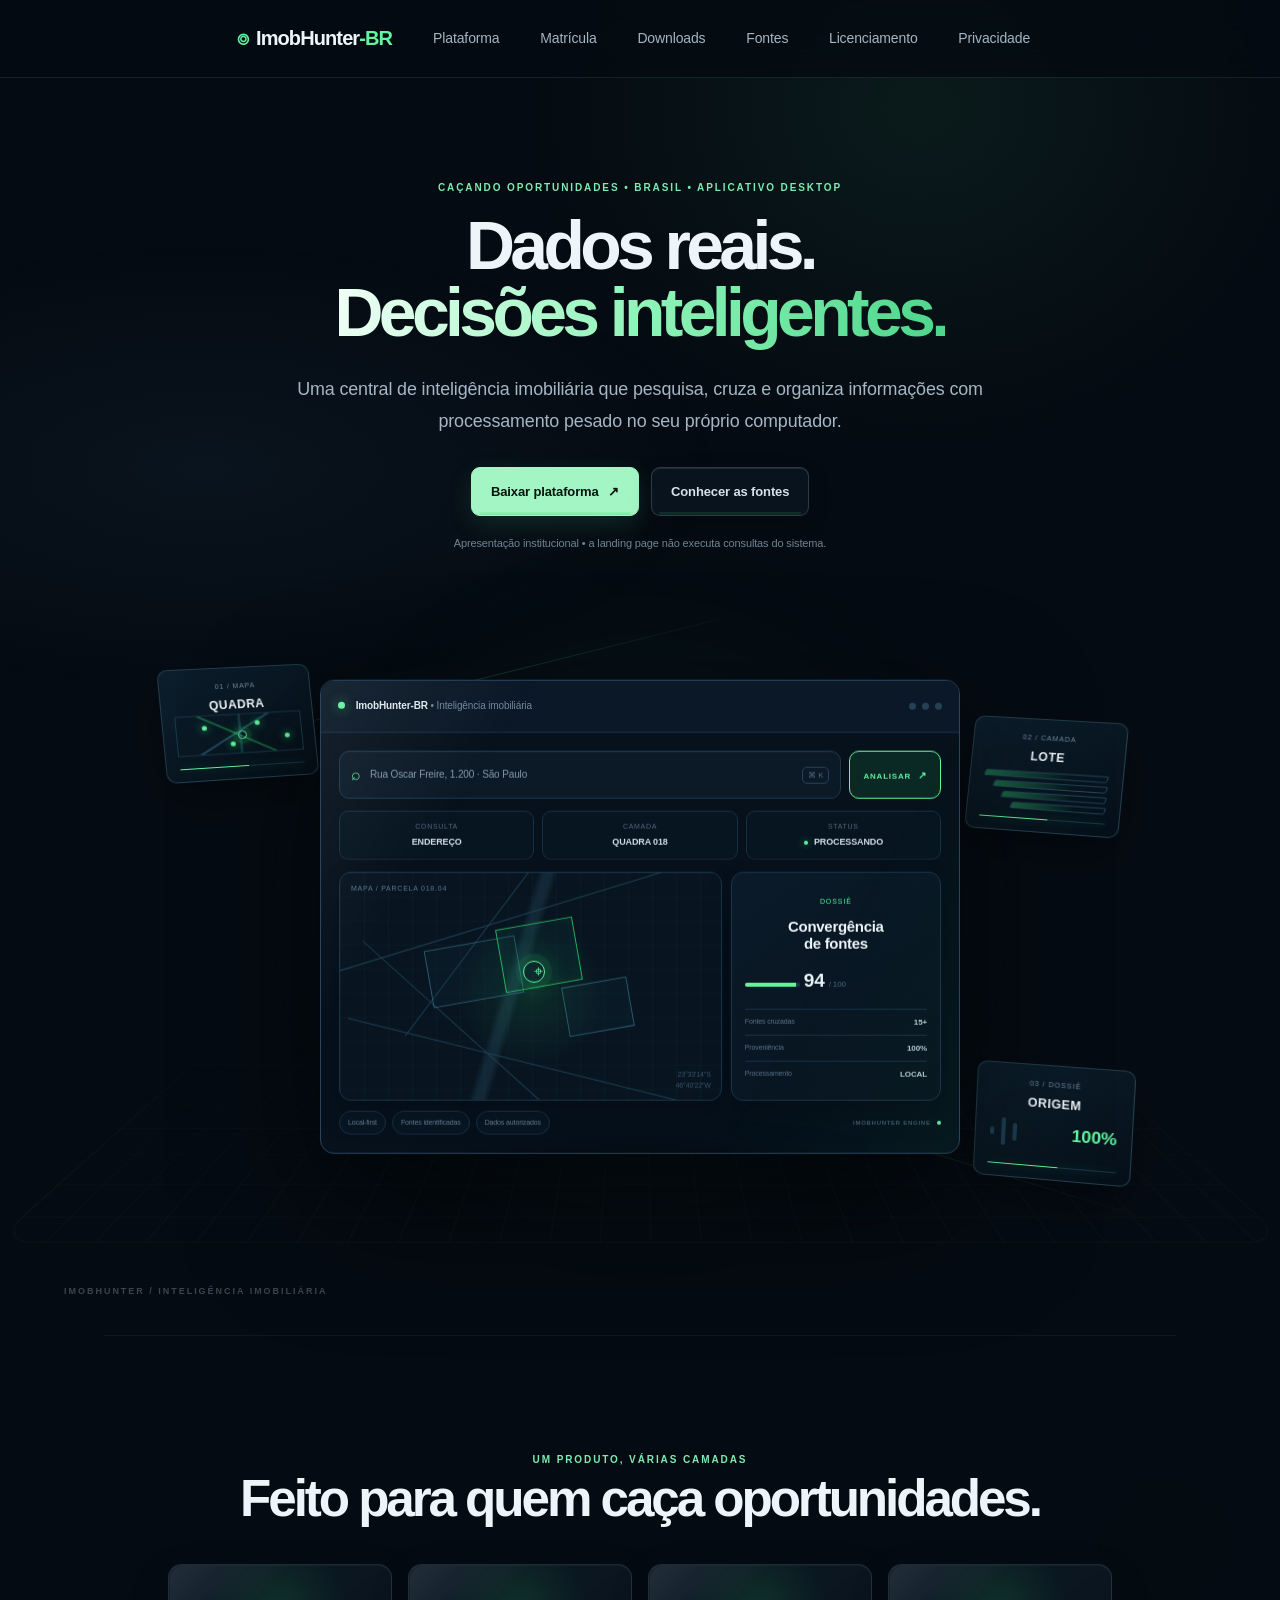
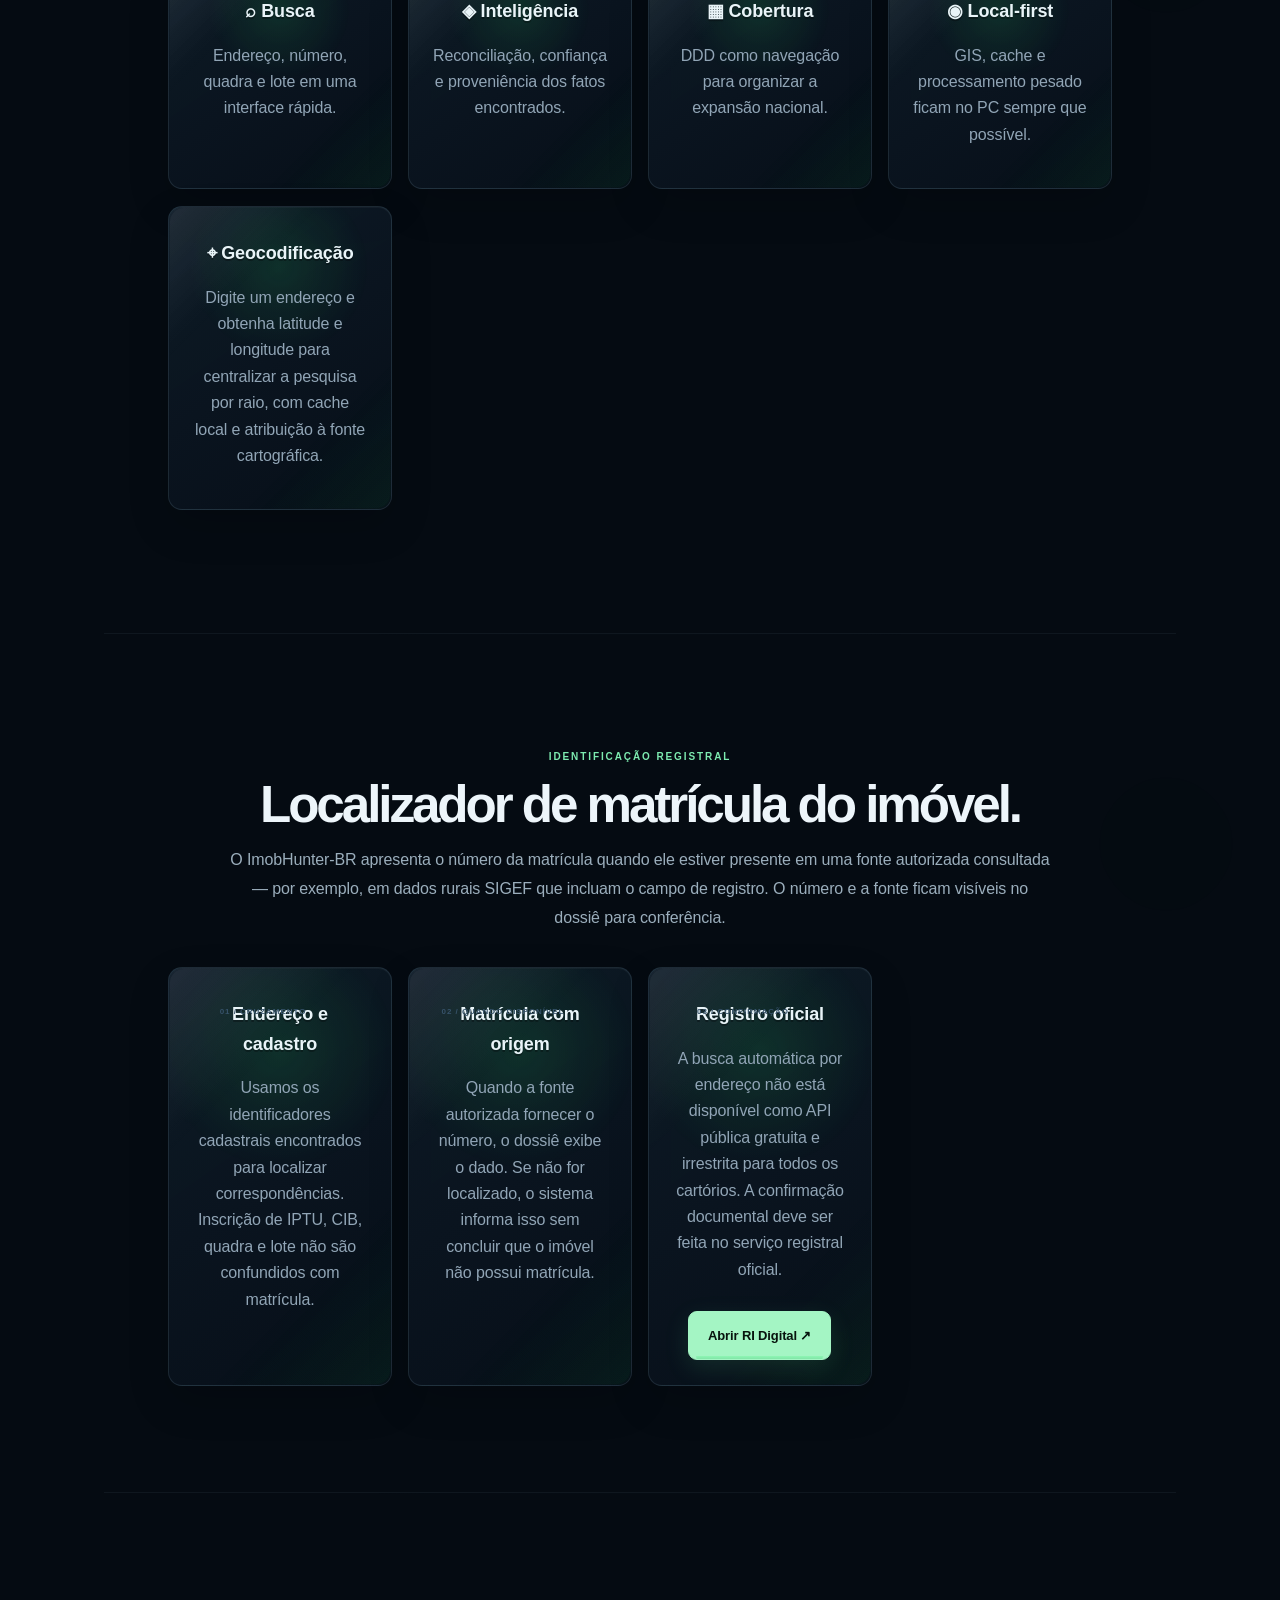
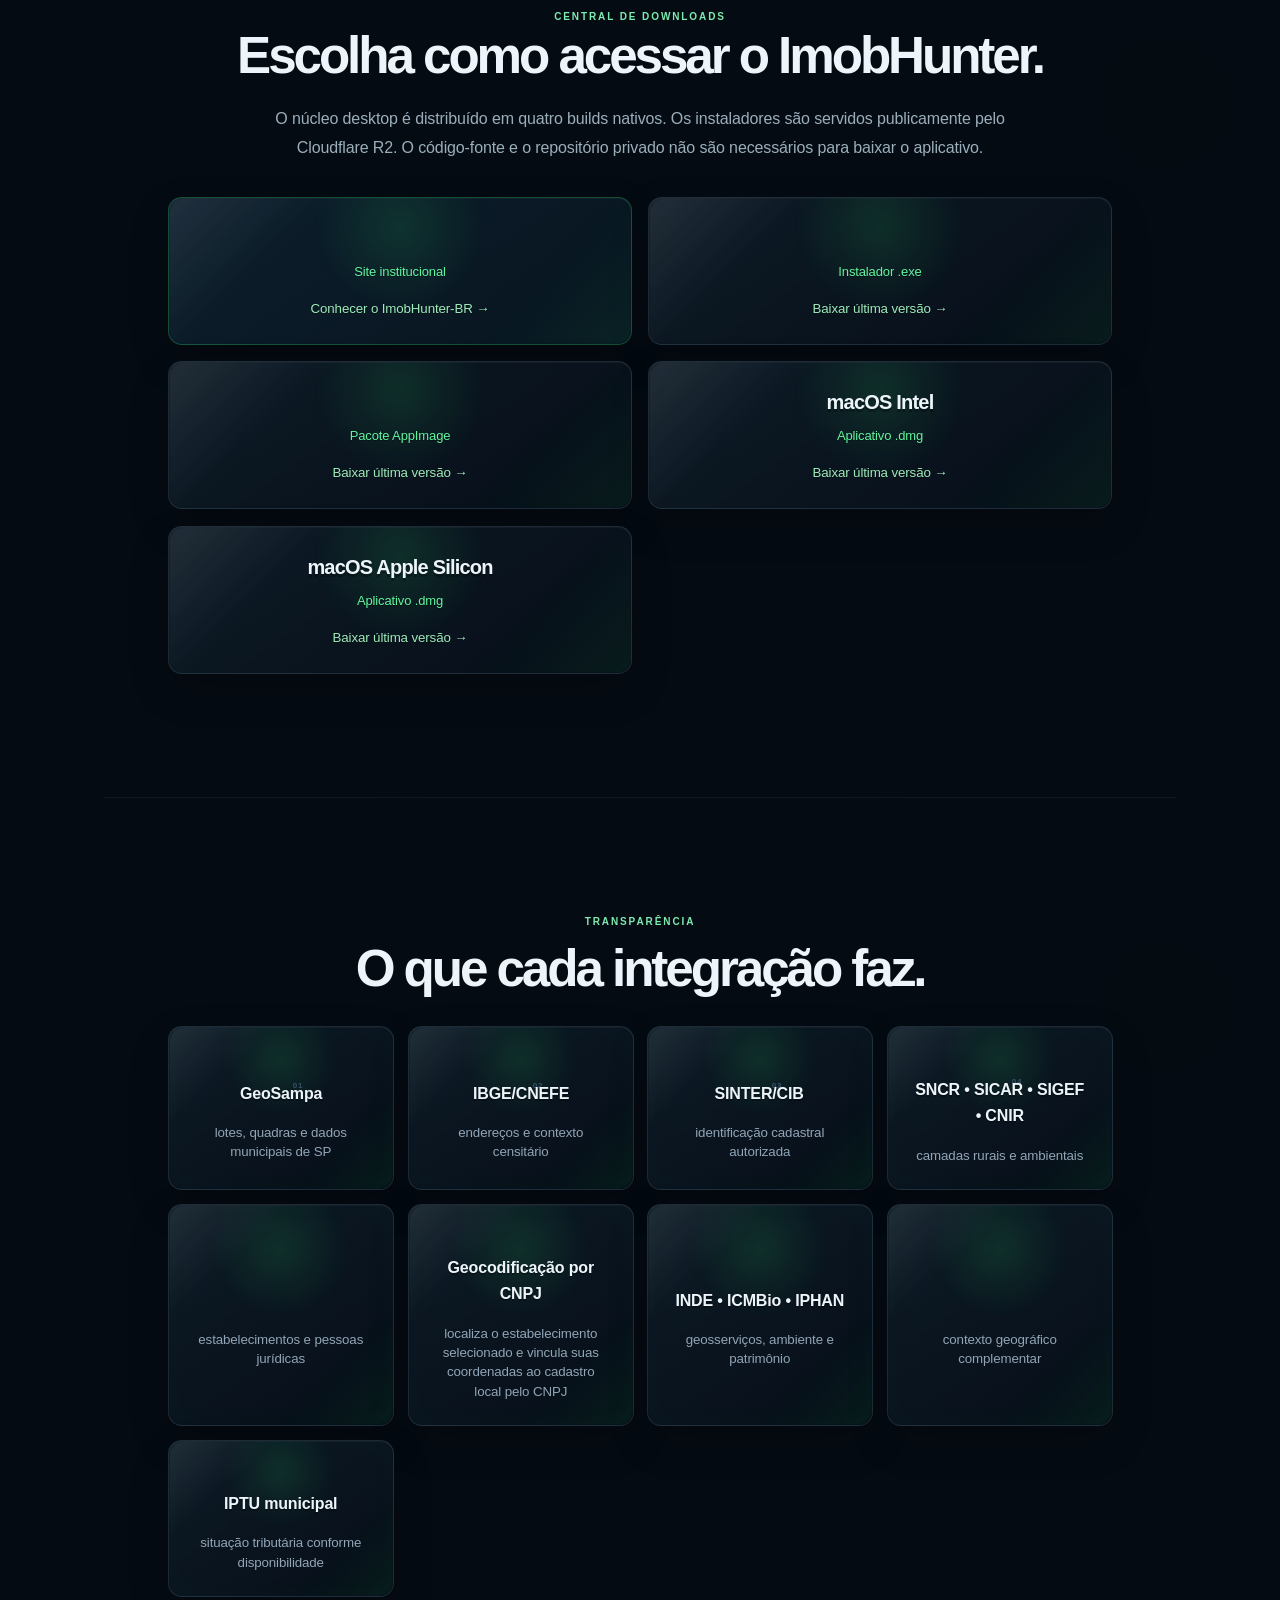
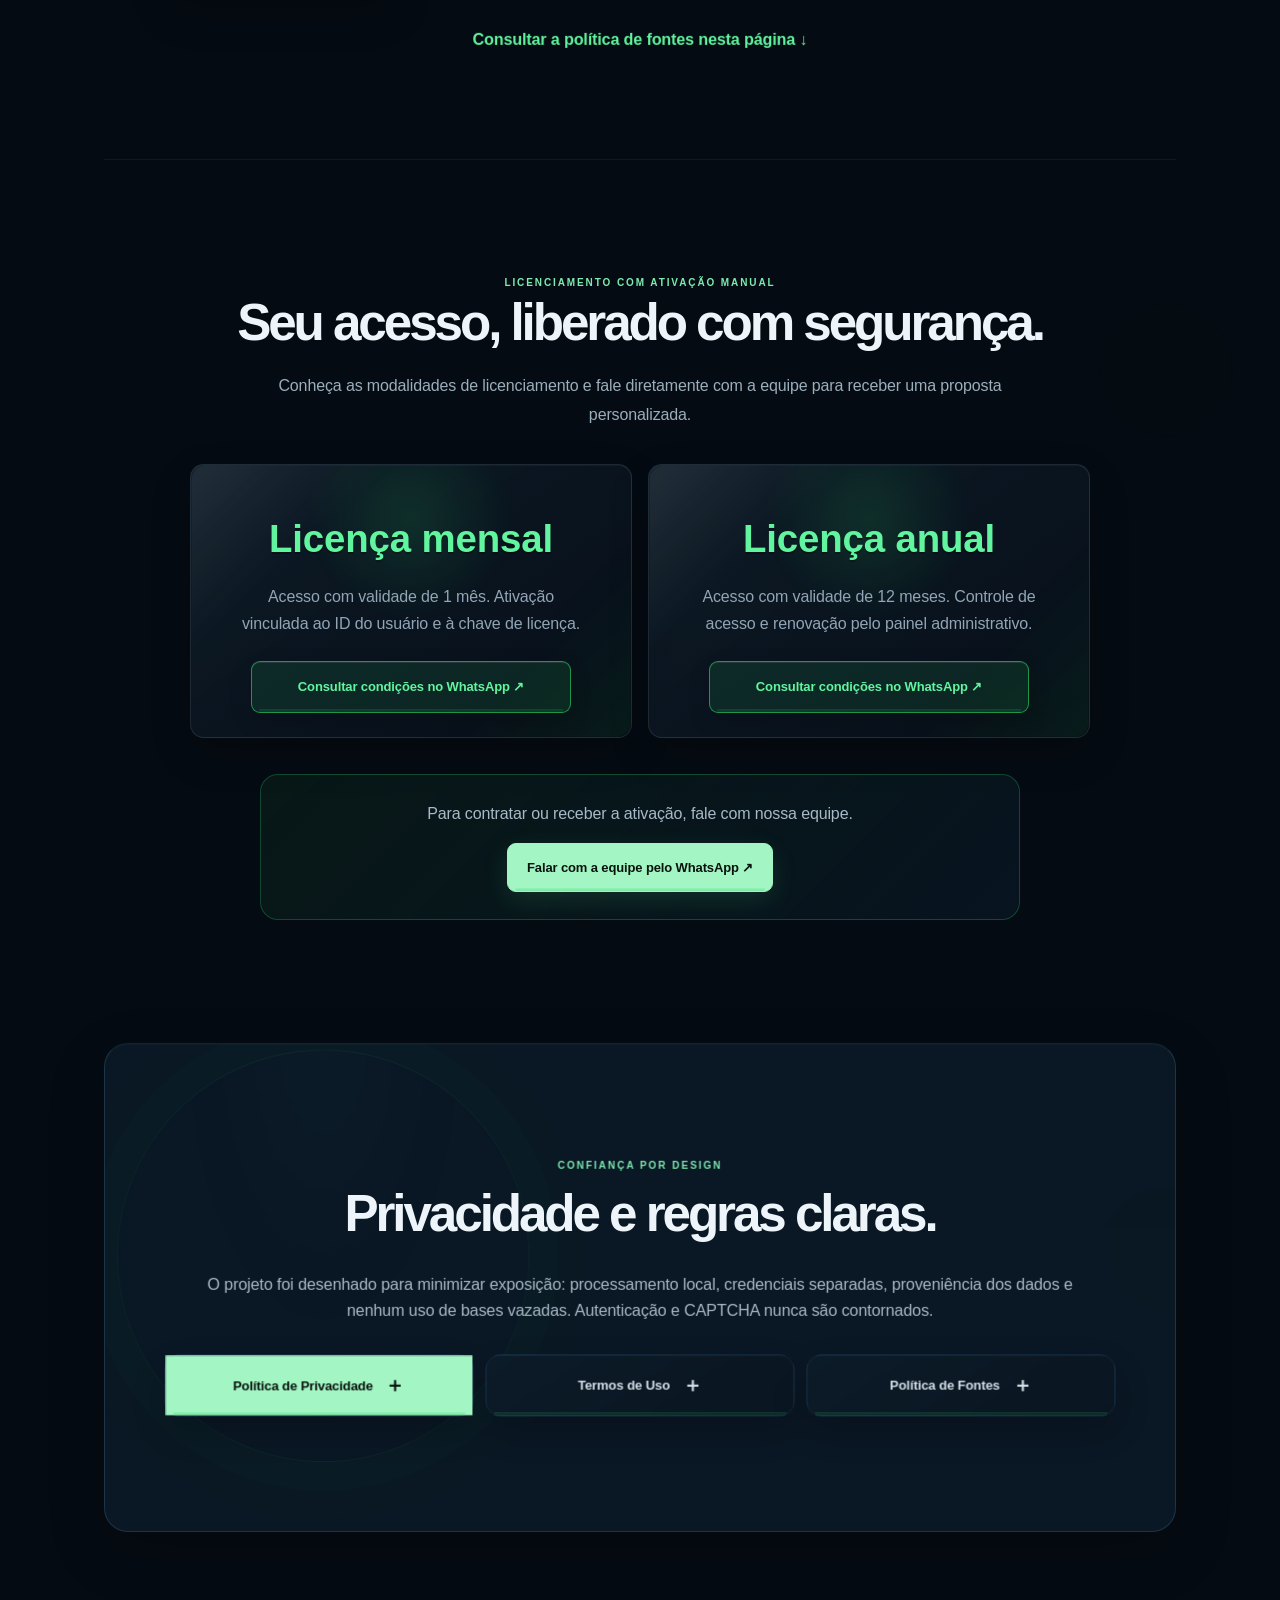
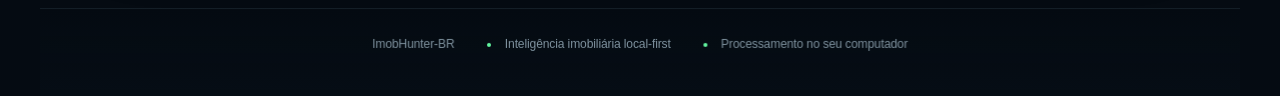
==== web/index.html @ a004856f "Point Windows download to versioned 0.1.16 installer" ====
<!doctype html>
<html lang="pt-BR">
<head>
  <meta charset="utf-8">
  <meta name="viewport" content="width=device-width,initial-scale=1">
  <meta name="description" content="ImobHunter-BR — inteligência imobiliária local-first, geocodificação de endereços e prospecção no Brasil.">
  <title>ImobHunter-BR | Inteligência imobiliária</title>
  <link rel="icon" href="/assets/logo.svg" type="image/svg+xml">
  <link rel="stylesheet" href="styles.css">
</head>
<body>
  <nav>
    <a class="brand" href="#inicio" aria-label="ImobHunter-BR - início"><span>⌾</span>ImobHunter<span>-BR</span></a>
    <div class="navlinks">
      <a href="#plataforma">Plataforma</a>
      <a href="#matricula">Matrícula</a>
      <a href="#downloads">Downloads</a>
      <a href="#fontes">Fontes</a>
      <a href="#planos">Licenciamento</a>
      <a href="#privacidade">Privacidade</a>
    </div>
  </nav>

  <header class="hero" id="inicio">
    <div class="hero-copy">
      <p class="eyebrow">CAÇANDO OPORTUNIDADES • BRASIL • APLICATIVO DESKTOP</p>
      <h1>Dados reais.<br><em>Decisões inteligentes.</em></h1>
      <p class="lead">Uma central de inteligência imobiliária que pesquisa, cruza e organiza informações com processamento pesado no seu próprio computador.</p>
      <div class="actions">
        <a class="button primary" href="#downloads">Baixar plataforma <span>↗</span></a>
        <a class="button" href="#fontes">Conhecer as fontes</a>
      </div>
      <p class="hero-note">Apresentação institucional • a landing page não executa consultas do sistema.</p>
    </div>

    <div class="hero-stage" aria-label="Representação visual da plataforma ImobHunter-BR">
      <div class="stage-glow"></div>
      <div class="scene-grid" aria-hidden="true"></div>
      <div class="scene-line line-one" aria-hidden="true"></div>
      <div class="scene-line line-two" aria-hidden="true"></div>

      <div class="motion-reels" aria-hidden="true">
        <div class="motion-reel reel-a">
          <span>01 / MAPA</span><b>QUADRA</b>
          <div class="reel-map"><i></i><i></i><i></i><i></i><strong></strong></div>
        </div>
        <div class="motion-reel reel-b">
          <span>02 / CAMADA</span><b>LOTE</b>
          <div class="reel-layers"><i></i><i></i><i></i><i></i></div>
        </div>
        <div class="motion-reel reel-c">
          <span>03 / DOSSIÊ</span><b>ORIGEM</b>
          <div class="reel-signal"><i></i><i></i><i></i><strong>100%</strong></div>
        </div>
      </div>

      <div class="floating-app" aria-hidden="true">
        <div class="window-bar">
          <div class="window-title"><span class="window-dot"></span> ImobHunter-BR <span>• Inteligência imobiliária</span></div>
          <div class="window-actions"><i></i><i></i><i></i></div>
        </div>

        <div class="demo-body">
          <div class="demo-command">
            <div class="command-field"><span class="command-icon">⌕</span><span>Rua Oscar Freire, 1.200 · São Paulo</span><kbd>⌘ K</kbd></div>
            <button>ANALISAR <span>↗</span></button>
          </div>

          <div class="demo-meta">
            <div><small>CONSULTA</small><strong>ENDEREÇO</strong></div>
            <div><small>CAMADA</small><strong>QUADRA 018</strong></div>
            <div><small>STATUS</small><strong><i></i> PROCESSANDO</strong></div>
          </div>

          <div class="demo-dashboard">
            <div class="dashboard-map">
              <div class="map-label">MAPA / PARCELA 018.04</div>
              <div class="map-roads"><i></i><i></i><i></i><i></i></div>
              <div class="parcel parcel-a"></div><div class="parcel parcel-b"></div><div class="parcel parcel-c"></div>
              <div class="map-pulse"></div>
              <div class="map-pin">⌖</div>
              <div class="map-coords">23°33'14"S<br>46°40'22"W</div>
            </div>
            <aside class="insight-panel">
              <span class="panel-kicker">DOSSIÊ</span>
              <strong>Convergência<br>de fontes</strong>
              <div class="confidence"><span><i></i></span><b>94</b><small>/ 100</small></div>
              <div class="panel-row"><span>Fontes cruzadas</span><b>15+</b></div>
              <div class="panel-row"><span>Proveniência</span><b>100%</b></div>
              <div class="panel-row"><span>Processamento</span><b>LOCAL</b></div>
            </aside>
          </div>

          <div class="demo-footer">
            <span>Local-first</span><span>Fontes identificadas</span><span>Dados autorizados</span>
            <em>IMOBHUNTER ENGINE <i></i></em>
          </div>
        </div>
      </div>
    </div>
  </header>

  <main>
    <section id="plataforma" class="depth-section">
      <p class="eyebrow">UM PRODUTO, VÁRIAS CAMADAS</p>
      <h2>Feito para quem caça oportunidades.</h2>
      <div class="cards">
        <article data-tilt data-depth="10"><span class="card-index">01</span><b>⌕ Busca</b><p>Endereço, número, quadra e lote em uma interface rápida.</p></article>
        <article data-tilt data-depth="12"><span class="card-index">02</span><b>◈ Inteligência</b><p>Reconciliação, confiança e proveniência dos fatos encontrados.</p></article>
        <article data-tilt data-depth="9"><span class="card-index">03</span><b>▦ Cobertura</b><p>DDD como navegação para organizar a expansão nacional.</p></article>
        <article data-tilt data-depth="11"><span class="card-index">04</span><b>◉ Local-first</b><p>GIS, cache e processamento pesado ficam no PC sempre que possível.</p></article>
        <article data-tilt data-depth="13"><span class="card-index">05</span><b>⌖ Geocodificação</b><p>Digite um endereço e obtenha latitude e longitude para centralizar a pesquisa por raio, com cache local e atribuição à fonte cartográfica.</p></article>
      </div>
    </section>

    <section id="matricula" class="depth-section">
      <p class="eyebrow">IDENTIFICAÇÃO REGISTRAL</p>
      <h2>Localizador de matrícula do imóvel.</h2>
      <p class="section-lead">O ImobHunter-BR apresenta o número da matrícula quando ele estiver presente em uma fonte autorizada consultada — por exemplo, em dados rurais SIGEF que incluam o campo de registro. O número e a fonte ficam visíveis no dossiê para conferência.</p>
      <div class="cards">
        <article data-tilt data-depth="10"><span class="card-index">01 / CRUZAMENTO</span><b>Endereço e cadastro</b><p>Usamos os identificadores cadastrais encontrados para localizar correspondências. Inscrição de IPTU, CIB, quadra e lote não são confundidos com matrícula.</p></article>
        <article data-tilt data-depth="12"><span class="card-index">02 / QUANDO DISPONÍVEL</span><b>Matrícula com origem</b><p>Quando a fonte autorizada fornecer o número, o dossiê exibe o dado. Se não for localizado, o sistema informa isso sem concluir que o imóvel não possui matrícula.</p></article>
        <article data-tilt data-depth="9"><span class="card-index">03 / CONFIRMAÇÃO</span><b>Registro oficial</b><p>A busca automática por endereço não está disponível como API pública gratuita e irrestrita para todos os cartórios. A confirmação documental deve ser feita no serviço registral oficial.</p><a class="button primary" href="https://ridigital.org.br/" target="_blank" rel="noopener noreferrer">Abrir RI Digital ↗</a></article>
      </div>
    </section>

    <section id="downloads" class="depth-section">
      <p class="eyebrow">CENTRAL DE DOWNLOADS</p>
      <h2>Escolha como acessar o ImobHunter.</h2>
      <p class="section-lead">O núcleo desktop é distribuído em quatro builds nativos. Os instaladores são servidos publicamente pelo Cloudflare R2. O código-fonte e o repositório privado não são necessários para baixar o aplicativo.</p>
      <div class="downloads">
        <a href="#inicio" class="download web-platform" data-tilt data-depth="10"><strong>Web</strong><span>Site institucional</span><small>Conhecer o ImobHunter-BR →</small></a>
        <a href="https://pub-6bd1ab819504434691f4832d98de3cb6.r2.dev/ImobHunter-BR-Setup-Windows-0.1.16.exe" target="_blank" rel="noopener noreferrer" class="download" data-download-direct aria-label="Baixar ImobHunter-BR para Windows" data-tilt data-depth="12"><strong>Windows</strong><span>Instalador .exe</span><small>Baixar última versão →</small></a>
        <a href="https://pub-6bd1ab819504434691f4832d98de3cb6.r2.dev/ImobHunter-BR-Linux.AppImage" target="_blank" rel="noopener noreferrer" class="download" data-download-direct aria-label="Baixar ImobHunter-BR para Linux" data-tilt data-depth="11"><strong>Linux</strong><span>Pacote AppImage</span><small>Baixar última versão →</small></a>
        <a href="https://pub-6bd1ab819504434691f4832d98de3cb6.r2.dev/ImobHunter-BR-macOS-Intel.dmg" target="_blank" rel="noopener noreferrer" class="download" data-download-direct aria-label="Baixar ImobHunter-BR para macOS Intel" data-tilt data-depth="13"><strong>macOS Intel</strong><span>Aplicativo .dmg</span><small>Baixar última versão →</small></a>
        <a href="https://pub-6bd1ab819504434691f4832d98de3cb6.r2.dev/ImobHunter-BR-macOS-AppleSilicon.dmg" target="_blank" rel="noopener noreferrer" class="download" data-download-direct aria-label="Baixar ImobHunter-BR para macOS Apple Silicon" data-tilt data-depth="14"><strong>macOS Apple Silicon</strong><span>Aplicativo .dmg</span><small>Baixar última versão →</small></a>
      </div>
    </section>

    <section id="fontes" class="depth-section">
      <p class="eyebrow">TRANSPARÊNCIA</p>
      <h2>O que cada integração faz.</h2>
      <div class="sourcegrid">
        <div class="source-card" data-tilt data-depth="11"><span class="source-index">01</span><strong>GeoSampa</strong><small>lotes, quadras e dados municipais de SP</small></div>
        <div class="source-card" data-tilt data-depth="9"><span class="source-index">02</span><strong>IBGE/CNEFE</strong><small>endereços e contexto censitário</small></div>
        <div class="source-card" data-tilt data-depth="12"><span class="source-index">03</span><strong>SINTER/CIB</strong><small>identificação cadastral autorizada</small></div>
        <div class="source-card" data-tilt data-depth="10"><span class="source-index">04</span><strong>SNCR • SICAR • SIGEF • CNIR</strong><small>camadas rurais e ambientais</small></div>
        <div class="source-card" data-tilt data-depth="8"><span class="source-index">05</span><strong>CNPJ</strong><small>estabelecimentos e pessoas jurídicas</small></div>
        <div class="source-card" data-tilt data-depth="14"><span class="source-index">09</span><strong>Geocodificação por CNPJ</strong><small>localiza o estabelecimento selecionado e vincula suas coordenadas ao cadastro local pelo CNPJ</small></div>
        <div class="source-card" data-tilt data-depth="13"><span class="source-index">06</span><strong>INDE • ICMBio • IPHAN</strong><small>geosserviços, ambiente e patrimônio</small></div>
        <div class="source-card" data-tilt data-depth="9"><span class="source-index">07</span><strong>OpenStreetMap</strong><small>contexto geográfico complementar</small></div>
        <div class="source-card" data-tilt data-depth="12"><span class="source-index">08</span><strong>IPTU municipal</strong><small>situação tributária conforme disponibilidade</small></div>
      </div>
      <a class="textlink" href="#privacidade">Consultar a política de fontes nesta página ↓</a>
    </section>


    <section id="planos" class="depth-section">
      <p class="eyebrow">LICENCIAMENTO COM ATIVAÇÃO MANUAL</p>
      <h2>Seu acesso, liberado com segurança.</h2>
      <p class="section-lead">Conheça as modalidades de licenciamento e fale diretamente com a equipe para receber uma proposta personalizada.</p>
      <div class="cards">
        <article data-tilt data-depth="10"><span class="card-index">MENSAL</span><b>Licença mensal</b><p>Acesso com validade de 1 mês. Ativação vinculada ao ID do usuário e à chave de licença.</p><a class="button plan-cta" href="https://wa.me/5511999037737?text=Ol%C3%A1%21%20Tenho%20interesse%20no%20licenciamento%20mensal%20do%20ImobHunter-BR.%20Pode%20me%20passar%20as%20condi%C3%A7%C3%B5es%3F" target="_blank" rel="noopener noreferrer">Consultar condições no WhatsApp ↗</a></article>
        <article data-tilt data-depth="12"><span class="card-index">ANUAL</span><b>Licença anual</b><p>Acesso com validade de 12 meses. Controle de acesso e renovação pelo painel administrativo.</p><a class="button plan-cta" href="https://wa.me/5511999037737?text=Ol%C3%A1%21%20Tenho%20interesse%20no%20licenciamento%20anual%20do%20ImobHunter-BR.%20Pode%20me%20passar%20as%20condi%C3%A7%C3%B5es%3F" target="_blank" rel="noopener noreferrer">Consultar condições no WhatsApp ↗</a></article>
      </div>
      <div class="contact-activation">
        <p>Para contratar ou receber a ativação, fale com nossa equipe.</p>
        <a id="whatsapp-contact" class="button primary whatsapp-button" href="https://wa.me/5511999037737?text=Ol%C3%A1%21%20Preciso%20de%20ajuda%20com%20a%20contrata%C3%A7%C3%A3o%20ou%20ativa%C3%A7%C3%A3o%20do%20ImobHunter-BR." target="_blank" rel="noopener noreferrer" aria-label="Abrir conversa com a equipe ImobHunter no WhatsApp">Falar com a equipe pelo WhatsApp ↗</a>
      </div>
    </section>

    <section id="privacidade" class="legal depth-section">
      <p class="eyebrow">CONFIANÇA POR DESIGN</p>
      <h2>Privacidade e regras claras.</h2>
      <p>O projeto foi desenhado para minimizar exposição: processamento local, credenciais separadas, proveniência dos dados e nenhum uso de bases vazadas. Autenticação e CAPTCHA nunca são contornados.</p>
      <div class="legalbuttons policy-accordions">
        <details class="policy-card">
          <summary class="button primary">Política de Privacidade <span aria-hidden="true">＋</span></summary>
          <div class="policy-content">
            <h3>Privacidade e processamento local</h3>
            <p>O ImobHunter-BR foi projetado com abordagem local-first: consultas, cache, dados geoespaciais e reconciliação devem permanecer no computador do usuário sempre que tecnicamente possível. O servidor de licenciamento recebe apenas os dados mínimos necessários para autenticação e validação da licença.</p>
            <p>Conforme a funcionalidade utilizada, podem ser tratados endereço e parâmetros de pesquisa, cidade, UF, quadra, lote, identificadores cadastrais retornados pelas fontes, informações geoespaciais e tributárias disponibilizadas legalmente, metadados de origem e dados mínimos da licença.</p>
            <p>O sistema não deve coletar CPF apenas por ser tecnicamente possível. Não incorpora dados vazados nem compartilha dados com terceiros para publicidade. Integrações externas devem receber somente o necessário para a função escolhida. O site deve funcionar sem cookies publicitários por padrão.</p>
            <p>Solicitações relativas a dados pessoais serão tratadas conforme a legislação aplicável, inclusive a LGPD. Esta política descreve a base de transparência do produto e deve passar por revisão jurídica antes da comercialização.</p>
          </div>
        </details>
        <details class="policy-card">
          <summary class="button">Termos de Uso <span aria-hidden="true">＋</span></summary>
          <div class="policy-content">
            <h3>Uso responsável da plataforma</h3>
            <p>O ImobHunter-BR organiza, cruza e enriquece informações imobiliárias. Não substitui matrícula, certidão, cadastro municipal, autoridade ambiental, Receita Federal ou parecer profissional. Resultados de pesquisa são evidências informativas, não garantias jurídicas de propriedade.</p>
            <p>É proibido utilizar a plataforma para fraude, perseguição, assédio, discriminação, acesso não autorizado, contorno de CAPTCHA ou autenticação, exploração de bases vazadas ou criação de listas ilícitas de dados pessoais.</p>
            <p>Fontes públicas e serviços de terceiros podem ter limites, indisponibilidades, regras e licenças próprias. O usuário deve confirmar informações críticas diretamente na fonte oficial e utilizar dados pessoais para finalidades legítimas. Os termos comerciais de licença serão definidos no plano contratado.</p>
            <p>Estes termos são uma base de produto e devem receber revisão jurídica antes da publicação comercial definitiva.</p>
          </div>
        </details>
        <details class="policy-card">
          <summary class="button">Política de Fontes <span aria-hidden="true">＋</span></summary>
          <div class="policy-content">
            <h3>Origem, autorização e proveniência</h3>
            <p>As integrações devem utilizar fontes públicas, oficiais, licenciadas ou fornecidas/autorizadas pelo usuário. Cada resultado deve preservar, quando disponível, a origem, a data da consulta, a finalidade e o nível de confiança. Uma fonte deve poder ser desativada sem interromper todo o sistema.</p>
            <p>As camadas podem incluir GeoSampa, IBGE/CNEFE, SINTER/CIB, SNCR/INCRA, SICAR/CAR, SIGEF, CNIR, Receita Federal/CNPJ, INDE, ICMBio, IPHAN, OpenStreetMap e consultas municipais de IPTU, conforme disponibilidade e autorização. A geocodificação de estabelecimentos selecionados pode vincular latitude e longitude ao cadastro local por CNPJ. Nem toda fonte oferece API pública anônima ou todos os campos.</p>
            <p>Dados cadastrais ou tributários não são prova definitiva de propriedade. O sistema não contorna autenticação, CAPTCHA, firewalls ou controles de acesso e não incorpora bases vazadas. Respeitam-se limites técnicos, termos de uso, atribuição e licenças aplicáveis, incluindo ODbL para OpenStreetMap.</p>
          </div>
        </details>
      </div>
    </section>
  </main>

  <footer><span>ImobHunter-BR</span><span>Inteligência imobiliária local-first</span><span>Processamento no seu computador</span></footer>
  <script src="motion.js" defer></script>
</body>
</html>
---- web/styles.css ----
*{box-sizing:border-box}
:root{--bg:#06111b;--panel:#091724;--panel2:#0c1c2b;--line:#1b344a;--muted:#8ea4b6;--green:#35ff77;--blue:#68b8ff}
html{scroll-behavior:smooth}
body{margin:0;background:var(--bg);color:#edf5fa;font:16px/1.65 Inter,Segoe UI,Arial,sans-serif;overflow-x:hidden}
body:before{content:"";position:fixed;inset:0;pointer-events:none;z-index:-3;background:radial-gradient(circle at 72% 14%,rgba(53,255,119,.045),transparent 25%),radial-gradient(circle at 12% 60%,rgba(45,112,170,.07),transparent 28%)}
a{color:inherit;text-decoration:none}
nav{position:sticky;top:0;z-index:50;display:flex;justify-content:space-between;align-items:center;padding:15px 5vw;background:rgba(6,17,27,.82);backdrop-filter:blur(18px);border-bottom:1px solid rgba(31,55,75,.82)}
.brand{font-size:20px;font-weight:800;letter-spacing:-.02em}.brand>span:first-child{color:var(--green);margin-right:8px}.brand>span:last-child{color:var(--green)}
.navlinks{display:flex;gap:28px;color:#8fa5b8;font-size:14px}.navlinks a{position:relative;padding:7px 0;transition:color .2s}.navlinks a:after{content:"";position:absolute;left:0;right:100%;bottom:0;height:1px;background:var(--green);transition:right .25s}.navlinks a:hover{color:var(--green)}.navlinks a:hover:after{right:0}
.hero{min-height:780px;display:grid;grid-template-columns:minmax(340px,.78fr) minmax(620px,1.22fr);align-items:center;gap:clamp(35px,4vw,70px);padding:70px 5vw 60px;max-width:1540px;margin:auto}
.hero-copy{position:relative;z-index:10;padding-right:8px}
.eyebrow{color:var(--green);letter-spacing:.14em;font-size:11px;font-weight:800;margin:0 0 8px}
.hero h1{font-size:clamp(46px,6vw,84px);line-height:.98;margin:15px 0 28px;letter-spacing:-.055em}.hero h1 em{font-style:normal;color:var(--green)}
.lead{max-width:650px;color:#9fb1c1;font-size:19px;margin:0}.actions,.legalbuttons{display:flex;gap:12px;flex-wrap:wrap;margin-top:30px}
.button{display:inline-flex;align-items:center;justify-content:center;gap:9px;min-height:48px;padding:12px 19px;border:1px solid #2b455d;border-radius:12px;background:#0c1a28;font-weight:750;transition:transform .25s,border-color .25s,box-shadow .25s;position:relative;overflow:hidden;isolation:isolate;box-shadow:0 10px 24px rgba(0,0,0,.16)}.button:before{content:"";position:absolute;inset:0;z-index:-1;background:linear-gradient(105deg,transparent 20%,rgba(255,255,255,.1) 50%,transparent 80%);transform:translateX(-120%);transition:transform .55s}.button:hover:before{transform:translateX(120%)}.button:hover{transform:translateY(-3px);border-color:var(--green);box-shadow:0 14px 34px rgba(0,0,0,.25)}.button span{transition:transform .25s}.button:hover span{transform:translate(2px,-2px)}
.primary{background:var(--green);color:#04100a;border-color:var(--green);box-shadow:0 14px 34px rgba(53,255,119,.14)}
.hero-note{margin:19px 0 0;color:#5f788d;font-size:12px}

.hero-stage{position:relative;min-height:640px;display:flex;align-items:center;justify-content:center;isolation:isolate;perspective:1800px;perspective-origin:50% 46%;transform-style:preserve-3d}
.stage-glow{position:absolute;width:540px;height:540px;border-radius:50%;background:var(--green);opacity:.055;filter:blur(70px);pointer-events:none;z-index:-3}
.scene-grid{position:absolute;inset:8% 1%;border:1px solid rgba(53,255,119,.07);border-radius:34px;transform:perspective(1000px) rotateX(58deg) translateY(19%);transform-origin:center bottom;opacity:.55;background:linear-gradient(rgba(53,255,119,.055) 1px,transparent 1px),linear-gradient(90deg,rgba(53,255,119,.055) 1px,transparent 1px);background-size:44px 44px;mask-image:linear-gradient(to top,black,transparent 78%);pointer-events:none;z-index:-2}
.scene-line{position:absolute;height:1px;background:linear-gradient(90deg,transparent,var(--green),transparent);opacity:.18;filter:blur(.2px);transform-origin:left center;z-index:-1}.line-one{width:55%;left:7%;top:26%;transform:rotate(-14deg)}.line-two{width:42%;right:3%;bottom:22%;transform:rotate(17deg);opacity:.1}

.motion-reels{position:absolute;inset:0;pointer-events:none;transform-style:preserve-3d}
.motion-reel{position:absolute;width:152px;height:116px;padding:13px;border:1px solid rgba(82,137,161,.35);border-radius:16px;background:linear-gradient(145deg,rgba(12,31,45,.92),rgba(5,15,25,.88));box-shadow:0 25px 55px rgba(0,0,0,.38),inset 0 0 24px rgba(53,255,119,.035);transform-style:preserve-3d;overflow:hidden;backdrop-filter:blur(8px);animation:reelFloat 6s ease-in-out infinite}
.motion-reel span,.motion-reel b{position:relative;z-index:3;display:block;font-size:7px;letter-spacing:.12em}.motion-reel span{color:#70899c}.motion-reel b{margin-top:4px;color:#edf5fa;font-size:12px;letter-spacing:.04em;transform:translateZ(20px)}
.motion-reel:after{content:"";position:absolute;left:13px;right:13px;bottom:12px;height:1px;background:linear-gradient(90deg,var(--green) 0 55%,#19364a 55%);box-shadow:0 0 10px rgba(53,255,119,.3)}
.reel-a{left:1%;top:8%;transform:translateZ(-30px) rotateY(18deg) rotateX(7deg) rotateZ(-5deg);animation-delay:-1.2s}.reel-b{right:0;top:13%;transform:translateZ(-10px) rotateY(-18deg) rotateX(7deg) rotateZ(5deg);animation-delay:-3.2s}.reel-c{left:7%;bottom:8%;transform:translateZ(-4px) rotateY(15deg) rotateX(-7deg) rotateZ(4deg);animation-delay:-4.4s}
.reel-map{position:absolute;inset:47px 12px 25px;border:1px solid #18394b;transform:translateZ(13px) rotateX(12deg);background:linear-gradient(28deg,transparent 47%,rgba(53,255,119,.35) 48% 49%,transparent 50%),linear-gradient(150deg,transparent 46%,#244a5f 47% 48%,transparent 49%),linear-gradient(90deg,transparent 49%,#17384a 50% 51%,transparent 52%)}.reel-map i{position:absolute;width:5px;height:5px;border-radius:50%;background:var(--green);box-shadow:0 0 8px rgba(53,255,119,.8)}.reel-map i:nth-child(1){left:20%;top:26%}.reel-map i:nth-child(2){left:63%;top:18%}.reel-map i:nth-child(3){left:42%;top:70%}.reel-map i:nth-child(4){right:10%;top:54%}.reel-map strong{position:absolute;left:48%;top:43%;width:9px;height:9px;border:1px solid var(--green);border-radius:50%;box-shadow:0 0 0 5px rgba(53,255,119,.08),0 0 15px rgba(53,255,119,.7)}
.reel-layers{position:absolute;inset:49px 14px 25px;transform:translateZ(13px) rotateX(15deg)}.reel-layers i{display:block;height:7px;margin:4px 0;border:1px solid #23465b;border-radius:2px;background:linear-gradient(90deg,rgba(53,255,119,.35),transparent 70%);transform:skewX(-18deg)}.reel-layers i:nth-child(2){margin-left:10px}.reel-layers i:nth-child(3){margin-left:19px}.reel-layers i:nth-child(4){margin-left:29px}
.reel-signal{position:absolute;inset:46px 14px 22px;display:flex;align-items:center;gap:7px;transform:translateZ(14px)}.reel-signal i{width:4px;height:18px;border-radius:3px;background:#1d3e52;animation:signal 1.8s ease-in-out infinite}.reel-signal i:nth-child(1){height:8px}.reel-signal i:nth-child(2){height:28px;animation-delay:.2s}.reel-signal i:nth-child(3){height:18px;animation-delay:.4s}.reel-signal strong{margin-left:auto;color:var(--green);font-size:17px}

.scene-status{position:absolute;right:4%;bottom:7%;display:flex;align-items:center;gap:7px;padding:7px 10px;border:1px solid #203b50;border-radius:999px;background:rgba(6,17,27,.76);backdrop-filter:blur(12px);color:#70899c;font-size:8px;letter-spacing:.12em;z-index:8;box-shadow:0 12px 30px rgba(0,0,0,.2)}.scene-status small{color:#3f5b6e;font-size:7px;margin-left:4px}.live-dot{width:5px;height:5px;border-radius:50%;background:var(--green);box-shadow:0 0 10px rgba(53,255,119,.9);animation:livePulse 1.8s ease-in-out infinite}

.floating-app{position:relative;width:min(570px,78%);min-height:420px;border:1px solid #2a465e;border-radius:22px;background:rgba(7,18,30,.96);box-shadow:0 42px 100px rgba(0,0,0,.55),0 0 0 1px rgba(53,255,119,.035),inset 0 1px rgba(255,255,255,.04);overflow:hidden;cursor:default;user-select:none;z-index:5;transform-style:preserve-3d;transform:rotateX(var(--tilt-x,0deg)) rotateY(var(--tilt-y,0deg)) translateZ(0);animation:appFloat 7.5s ease-in-out infinite;will-change:transform}
.floating-app:before{content:"";position:absolute;inset:0;border-radius:inherit;pointer-events:none;z-index:20;background:linear-gradient(120deg,rgba(255,255,255,.065),transparent 24%,transparent 72%,rgba(53,255,119,.035));transform:translateZ(2px)}
.floating-app:after{content:"";position:absolute;left:8%;right:8%;bottom:-30px;height:42px;z-index:-1;background:radial-gradient(ellipse,rgba(0,0,0,.65),transparent 68%);filter:blur(12px);transform:translateZ(-80px) scaleX(.9)}
.window-bar{height:52px;display:flex;align-items:center;justify-content:space-between;padding:0 17px;border-bottom:1px solid #172d42;background:#0a1827;transform:translateZ(18px);box-shadow:0 1px 0 rgba(255,255,255,.025)}
.window-title{font-size:10px;font-weight:700;color:#dce8f1}.window-title span:last-child{color:#71879a;font-weight:500}.window-dot{display:inline-block;width:7px;height:7px;border-radius:50%;background:var(--green);box-shadow:0 0 12px rgba(53,255,119,.6);margin-right:8px}.window-actions{display:flex;gap:6px}.window-actions i{width:7px;height:7px;border-radius:50%;background:#274056}

.demo-body{padding:18px;position:relative;transform-style:preserve-3d}
.demo-command{display:grid;grid-template-columns:1fr auto;gap:8px;transform:translateZ(28px)}.command-field{display:flex;align-items:center;min-width:0;gap:9px;padding:10px 11px;border:1px solid #1e3a4f;border-radius:10px;background:#0c1a28;color:#8499aa;font-size:10px;box-shadow:inset 0 1px rgba(255,255,255,.025)}.command-field>span:nth-child(2){white-space:nowrap;overflow:hidden;text-overflow:ellipsis}.command-icon{color:var(--green);font-size:16px}.command-field kbd{margin-left:auto;padding:3px 5px;border:1px solid #26445b;border-radius:5px;color:#4d6a7f;font:8px Inter,Arial;white-space:nowrap}.demo-command button{border:1px solid var(--green);border-radius:10px;padding:0 13px;background:rgba(53,255,119,.1);color:var(--green);font:800 8px Inter,Arial;letter-spacing:.1em}.demo-command button span{font-size:10px;margin-left:4px}
.demo-meta{display:grid;grid-template-columns:repeat(3,1fr);gap:8px;margin:12px 0}.demo-meta>div{padding:9px 10px;border:1px solid #182f44;border-radius:9px;background:rgba(9,23,36,.7);transform:translateZ(12px)}.demo-meta small{display:block;color:#4f697e;font-size:7px;letter-spacing:.1em}.demo-meta strong{display:block;margin-top:2px;color:#cfe0ea;font-size:9px}.demo-meta strong i{display:inline-block;width:4px;height:4px;margin-right:4px;border-radius:50%;background:var(--green);box-shadow:0 0 7px rgba(53,255,119,.7)}

.demo-dashboard{display:grid;grid-template-columns:1.42fr .78fr;gap:9px;transform-style:preserve-3d}.dashboard-map,.insight-panel{position:relative;min-height:185px;border:1px solid #19354a;border-radius:12px;background:#081521;overflow:hidden;box-shadow:0 14px 30px rgba(0,0,0,.2);transform:translateZ(9px)}.dashboard-map{background-image:linear-gradient(rgba(47,89,111,.08) 1px,transparent 1px),linear-gradient(90deg,rgba(47,89,111,.08) 1px,transparent 1px);background-size:24px 24px}.dashboard-map:before{content:"";position:absolute;inset:-25%;background:radial-gradient(circle at 50% 52%,rgba(53,255,119,.1),transparent 22%),linear-gradient(115deg,transparent 46%,rgba(70,127,153,.18) 47% 48%,transparent 49%);transform:rotate(-8deg)}
.map-label{position:absolute;top:10px;left:11px;z-index:4;color:#5d788c;font-size:7px;letter-spacing:.11em}.map-roads i{position:absolute;height:1px;background:#24485d;opacity:.8;transform-origin:left}.map-roads i:nth-child(1){width:130%;left:-10%;top:48%;transform:rotate(-17deg)}.map-roads i:nth-child(2){width:110%;left:2%;top:64%;transform:rotate(14deg)}.map-roads i:nth-child(3){width:100%;left:6%;top:30%;transform:rotate(42deg)}.map-roads i:nth-child(4){width:90%;left:17%;top:72%;transform:rotate(-53deg)}
.parcel{position:absolute;border:1px solid rgba(76,150,175,.5);background:rgba(20,68,79,.12);transform:rotate(-10deg)}.parcel-a{width:92px;height:58px;left:23%;top:31%}.parcel-b{width:78px;height:64px;left:42%;top:22%;border-color:rgba(53,255,119,.65);box-shadow:inset 0 0 18px rgba(53,255,119,.06)}.parcel-c{width:66px;height:50px;left:59%;top:48%}
.map-pulse{position:absolute;left:48%;top:39%;width:22px;height:22px;border:1px solid var(--green);border-radius:50%;box-shadow:0 0 0 7px rgba(53,255,119,.07),0 0 28px rgba(53,255,119,.3);animation:mapPulse 2.4s ease-out infinite}.map-pin{position:absolute;left:51%;top:38%;color:var(--green);font-size:16px;transform:translateZ(22px)}.map-coords{position:absolute;right:10px;bottom:9px;color:#38556a;font:7px/1.5 Inter,Arial;text-align:right}

.insight-panel{padding:13px;background:linear-gradient(145deg,#0b1b29,#08131f);transform:translateZ(17px)}.panel-kicker{color:var(--green);font-size:7px;letter-spacing:.13em}.insight-panel>strong{display:block;margin-top:7px;font-size:15px;line-height:1.1;letter-spacing:-.02em}.confidence{display:flex;align-items:baseline;gap:4px;margin:13px 0 12px}.confidence>span{width:55px;height:4px;border-radius:4px;background:#173246;overflow:hidden}.confidence>span i{display:block;width:94%;height:100%;background:var(--green);box-shadow:0 0 8px rgba(53,255,119,.5)}.confidence b{font-size:19px;color:#e8f3f7}.confidence small{color:#4d6678;font-size:8px}.panel-row{display:flex;justify-content:space-between;padding:6px 0;border-top:1px solid #173044;color:#587287;font-size:7px}.panel-row b{color:#b9cbd5;font-size:8px}

.demo-footer{display:flex;align-items:center;gap:6px;flex-wrap:wrap;margin-top:10px}.demo-footer span{padding:5px 8px;border:1px solid #193147;border-radius:999px;color:#688196;font-size:7px;background:rgba(10,25,39,.72)}.demo-footer em{margin-left:auto;color:#3e5b6f;font:700 6px Inter,Arial;letter-spacing:.12em;font-style:normal}.demo-footer em i{display:inline-block;width:4px;height:4px;margin-left:4px;border-radius:50%;background:var(--green)}

main{max-width:1200px;margin:auto;padding:20px 5vw 80px}section{padding:90px 0}h2{font-size:clamp(32px,4vw,52px);letter-spacing:-.04em;margin:8px 0 34px}.cards{display:grid;grid-template-columns:repeat(4,1fr);gap:16px}.cards article,.sourcegrid div,.download{padding:24px;border:1px solid #1d3449;border-radius:18px;background:linear-gradient(145deg,#0b1927,#09131f);transition:transform .3s,border-color .3s,box-shadow .3s;position:relative;overflow:hidden;box-shadow:0 12px 32px rgba(0,0,0,.12),inset 0 1px rgba(255,255,255,.02)}.cards article:before,.download:before,.sourcegrid div:before{content:"";position:absolute;inset:0;pointer-events:none;background:radial-gradient(circle at 90% 0,rgba(53,255,119,.07),transparent 35%)}.cards article:hover,.download:hover{transform:translateY(-5px);border-color:var(--green);box-shadow:0 18px 40px rgba(0,0,0,.2)}.cards article b{display:flex;align-items:center;gap:8px;color:#e9f4f8;font-size:15px}.cards p,.sourcegrid small{color:#91a5b6}
.downloads{display:grid;grid-template-columns:repeat(2,1fr);gap:16px}.download{display:flex;flex-direction:column;gap:6px}.download strong{font-size:21px;letter-spacing:-.025em}.download span{color:var(--green)}.download small{color:#72889b;margin-top:10px;transition:color .2s,transform .2s}.download:hover small{color:var(--green);transform:translateX(3px)}
.sourcegrid{display:grid;grid-template-columns:repeat(4,1fr);gap:14px}.sourcegrid div{font-weight:750;min-height:128px;transition:transform .25s,border-color .25s,box-shadow .25s}.sourcegrid div:hover{transform:translateY(-4px);border-color:#31546d;box-shadow:0 18px 38px rgba(0,0,0,.2)}.sourcegrid small{display:block;font-weight:400;margin-top:8px}.textlink{display:inline-block;margin-top:24px;color:var(--green);font-weight:700;position:relative}.textlink:after{content:"";position:absolute;left:0;right:100%;bottom:-4px;height:1px;background:var(--green);transition:right .25s}.textlink:hover:after{right:0}.legal{padding:48px;border:1px solid #1d3449;border-radius:24px;background:#0a1724;box-shadow:0 20px 60px rgba(0,0,0,.16),inset 0 1px rgba(255,255,255,.025)}.legal p:not(.eyebrow){color:#a8b9c7;max-width:900px}.section-lead{max-width:780px;color:#91a5b6;margin:-16px 0 30px;font-size:16px}
footer{max-width:1200px;margin:0 auto;padding:26px 5vw 42px;border-top:1px solid #172d42;color:#63798c;font-size:12px;display:flex;justify-content:center;gap:18px;flex-wrap:wrap;background:linear-gradient(180deg,transparent,rgba(10,23,36,.18))}footer span+span{position:relative;padding-left:18px}footer span+span:before{content:"";position:absolute;left:0;top:50%;width:4px;height:4px;border-radius:50%;background:var(--green);transform:translateY(-50%)}

.reveal-ready{opacity:0;transform:translateY(18px);transition:opacity .7s ease,transform .7s cubic-bezier(.2,.7,.2,1)}.reveal-ready.is-visible{opacity:1;transform:none}
@keyframes appFloat{0%,100%{transform:rotateX(var(--tilt-x,0deg)) rotateY(var(--tilt-y,0deg)) translate3d(0,0,0)}50%{transform:rotateX(var(--tilt-x,0deg)) rotateY(var(--tilt-y,0deg)) translate3d(0,-9px,15px)}}
@keyframes reelFloat{0%,100%{translate:0 0;scale:1}50%{translate:0 -10px;scale:1.025}}
@keyframes livePulse{0%,100%{opacity:.45;transform:scale(.8)}50%{opacity:1;transform:scale(1.25)}}
@keyframes signal{0%,100%{opacity:.35;transform:scaleY(.72)}50%{opacity:1;transform:scaleY(1.15)}}@keyframes mapPulse{0%{transform:scale(.65);opacity:.9}75%,100%{transform:scale(2.4);opacity:0}}
.button:focus-visible,.download:focus-visible,.navlinks a:focus-visible,.textlink:focus-visible{outline:2px solid var(--green);outline-offset:3px}

@media(max-width:1100px){.hero{grid-template-columns:1fr;min-height:auto;padding-top:55px}.hero-copy{max-width:760px}.hero-stage{min-height:650px;margin-top:5px}.floating-app{width:min(590px,72%)}.cards,.sourcegrid{grid-template-columns:repeat(2,1fr)}}
@media(max-width:700px){nav{padding:13px 5vw}.navlinks{display:none}.hero{padding-top:48px}.hero h1{font-size:clamp(44px,12vw,64px)}.lead{font-size:18px}.hero-stage{min-height:580px}.floating-app{width:96%;min-height:410px;border-radius:17px}.motion-reel{width:122px;height:96px;padding:10px}.reel-a{left:-6%;top:2%}.reel-b{right:-6%;top:5%}.reel-c{left:-3%;bottom:1%}.scene-status{right:0;bottom:0}.scene-status small{display:none}.demo-command{grid-template-columns:1fr}.demo-command button{height:36px}.demo-meta{grid-template-columns:repeat(3,1fr)}.demo-dashboard{grid-template-columns:1fr}.insight-panel{min-height:145px}.cards,.sourcegrid,.downloads{grid-template-columns:1fr}section{padding:70px 0}.legal{padding:30px 24px}footer{padding-bottom:28px}footer span+span:before{display:none}footer span+span{padding-left:0}}
@media(max-width:430px){.hero-stage{min-height:555px}.motion-reel{opacity:.72}.reel-a{left:-10%}.reel-b{right:-10%}.reel-c{left:-8%}.demo-body{padding:13px}.window-bar{height:47px;padding:0 12px}.window-title span:last-child{display:none}.command-field kbd{display:none}.demo-meta>div{padding:7px}.demo-meta strong{font-size:8px}.dashboard-map{min-height:165px}.insight-panel{min-height:140px}.demo-footer em{display:none}}
@media(prefers-reduced-motion:reduce){html{scroll-behavior:auto}.floating-app,.motion-reel,.live-dot,.map-pulse,.reel-signal i{animation:none}.button,.cards article,.download,.floating-app{transition:none}.reveal-ready{opacity:1;transform:none;transition:none}.scene-grid,.scene-line{display:none}}

/* Professional hero layout correction: never let the product UI collapse into stacked labels. */
.hero-stage{min-width:0}
.floating-app{width:min(640px,88%);max-width:640px}
.demo-command,.demo-meta,.demo-dashboard{min-width:0}
.demo-meta>div{min-width:0}
.demo-meta strong{white-space:nowrap;overflow:hidden;text-overflow:ellipsis}
.demo-command{grid-template-columns:minmax(0,1fr) auto}
.command-field{min-width:0}
.motion-reels{z-index:1}
.floating-app{z-index:10}
.motion-reel{z-index:1}

/* The decorative reels never compete with the product window. */
@media (max-width:900px){
  .hero{grid-template-columns:1fr;gap:20px}
  .hero-stage{width:100%;min-height:590px;margin-top:8px}
  .floating-app{width:min(640px,92vw);max-width:640px}
  .hero-copy{max-width:820px}
}
@media (max-width:700px){
  .hero{padding-left:4vw;padding-right:4vw}
  .hero-stage{min-height:570px;overflow:visible}
  .floating-app{width:min(640px,94vw);max-width:640px;min-height:0}
  .demo-body{padding:16px}
  .demo-command{grid-template-columns:minmax(0,1fr) auto}
  .demo-command button{height:auto;min-height:38px}
  .demo-meta{grid-template-columns:repeat(3,minmax(0,1fr));gap:6px}
  .demo-meta>div{padding:8px 7px}
  .demo-meta small{font-size:6px}
  .demo-meta strong{font-size:8px}
  .demo-dashboard{grid-template-columns:minmax(0,1.35fr) minmax(135px,.65fr);gap:7px}
  .dashboard-map,.insight-panel{min-height:170px}
  .motion-reel{opacity:.5;transform:scale(.86)}
  .reel-a{left:-7%;top:3%}
  .reel-b{right:-7%;top:7%}
  .reel-c{left:-5%;bottom:2%}
}
@media (max-width:520px){
  .hero-stage{min-height:500px}
  .floating-app{width:96vw}
  .window-bar{height:46px}
  .demo-body{padding:11px}
  .demo-command{grid-template-columns:1fr}
  .demo-command button{width:100%}
  .demo-meta{grid-template-columns:repeat(3,minmax(0,1fr))}
  .demo-dashboard{grid-template-columns:1fr}
  .insight-panel{min-height:145px}
  .motion-reels{opacity:.55}
  .motion-reel{display:none}
}

/* Hero composition: the product showcase belongs below the institutional message,
   centered between the hero note and the first product section. */
.hero{
  display:flex;
  flex-direction:column;
  align-items:stretch;
  gap:0;
  min-height:auto;
  padding-top:78px;
  padding-bottom:28px;
}
.hero-copy{
  width:min(980px,100%);
  padding-right:0;
  z-index:10;
}
.hero-copy .lead{max-width:760px}
.hero-copy .hero-note{margin-top:18px}
.hero-stage{
  width:100%;
  min-height:650px;
  margin-top:22px;
  align-self:stretch;
}
.floating-app{
  width:min(640px,54vw);
  max-width:640px;
}
.motion-reels{inset:0}
.reel-a{left:8%;top:11%}
.reel-b{right:8%;top:17%}
.reel-c{left:15%;bottom:9%}
.scene-status{display:none}

@media(max-width:1100px){
  .hero{display:flex}
  .hero-stage{min-height:610px}
  .floating-app{width:min(640px,68vw)}
  .reel-a{left:2%}
  .reel-b{right:2%}
  .reel-c{left:6%}
}
@media(max-width:700px){
  .hero{padding-top:48px;padding-bottom:12px}
  .hero-stage{min-height:570px;margin-top:16px}
  .floating-app{width:min(640px,94vw)}
}
@media(max-width:520px){
  .hero-stage{min-height:500px}
}

/* Keep the ORIGEM reel visible and outside the product window footprint. */
.hero-stage .reel-c{
  left:auto;
  right:8%;
  bottom:5%;
  z-index:12;
  transform:translateZ(24px) rotateY(-14deg) rotateX(-6deg) rotateZ(3deg);
}
@media(max-width:1100px){
  .hero-stage .reel-c{right:2%;bottom:4%}
}
@media(max-width:700px){
  .hero-stage .reel-c{display:none}
}

/* =========================================================
   SYSTEMATIC 3D LANGUAGE — sections, cards, downloads, sources
   ========================================================= */
.depth-section{
  position:relative;
  perspective:1500px;
  transform-style:preserve-3d;
}
.depth-section:before{
  content:"";
  position:absolute;
  left:-8vw;
  right:-8vw;  top:28px;
  height:1px;
  background:linear-gradient(90deg,transparent,rgba(53,255,119,.16),transparent);
  pointer-events:none;
}
.depth-section:after{
  content:"";
  position:absolute;
  width:260px;
  height:260px;
  right:-120px;
  top:80px;
  border-radius:50%;
  background:radial-gradient(circle,rgba(53,255,119,.055),transparent 68%);
  filter:blur(10px);
  pointer-events:none;
  z-index:-1;
}
.cards,.downloads,.sourcegrid{
  perspective:1400px;
  transform-style:preserve-3d;
}
.cards article,.download,.sourcegrid div{
  --rx:0deg;--ry:0deg;--tz:0px;
  transform-style:preserve-3d;
  transform:perspective(900px) rotateX(var(--rx)) rotateY(var(--ry)) translateZ(var(--tz));
  will-change:transform;
  isolation:isolate;
}
.cards article:after,.download:after,.sourcegrid div:after{
  content:"";
  position:absolute;
  inset:1px;
  border-radius:inherit;
  pointer-events:none;
  z-index:2;
  background:linear-gradient(135deg,rgba(255,255,255,.045),transparent 30%,transparent 70%,rgba(53,255,119,.025));
  transform:translateZ(4px);
}
.card-index,.source-index{
  position:absolute;
  top:16px;
  right:17px;
  color:#365269;
  font:700 8px/1 Inter,Arial,sans-serif;
  letter-spacing:.12em;
  transform:translateZ(18px);
}
.cards article b{
  position:relative;
  z-index:3;
  transform:translateZ(18px);
}
.cards article p{
  position:relative;
  z-index:3;
  transform:translateZ(10px);
}
.cards article:hover,.download:hover,.sourcegrid div:hover{
  border-color:#31546d;
  box-shadow:0 24px 55px rgba(0,0,0,.28),inset 0 1px rgba(255,255,255,.03);
}
.cards article:hover .card-index,.sourcegrid div:hover .source-index{
  color:var(--green);
}
.download{
  min-height:148px;
  justify-content:center;
}
.download strong,.download span,.download small{
  position:relative;
  z-index:3;
  transform:translateZ(16px);
}
.download strong{font-size:23px}
.download span{font-size:13px}
.download small{transform:translateZ(12px)}
.download:before{
  background:
    radial-gradient(circle at 12% 90%,rgba(53,255,119,.08),transparent 30%),
    linear-gradient(135deg,rgba(255,255,255,.025),transparent 45%);
}
.download.web-platform{
  border-color:rgba(53,255,119,.24);
  background:linear-gradient(145deg,#0c1e2c,#091520);
}
.sourcegrid div{
  display:flex;
  flex-direction:column;
  justify-content:flex-end;
  padding-top:34px;
  min-height:150px;
  font-size:16px;
}
.sourcegrid div small{
  position:relative;
  z-index:3;
  transform:translateZ(9px);
}
.source-index{
  top:17px;
  left:18px;
  right:auto;
}
.sourcegrid div:before{
  background:
    linear-gradient(90deg,rgba(53,255,119,.07) 1px,transparent 1px),
    linear-gradient(rgba(53,255,119,.04) 1px,transparent 1px),
    radial-gradient(circle at 85% 15%,rgba(53,255,119,.09),transparent 32%);
  background-size:18px 18px,18px 18px,auto;
  opacity:.55;
  transform:translateZ(0);
}
.sourcegrid div:after{
  box-shadow:inset 0 0 30px rgba(53,255,119,.025);
}
.legal{
  position:relative;
  transform-style:preserve-3d;
  perspective:1300px;
  overflow:hidden;
}
.legal:before{
  content:"";
  position:absolute;
  width:420px;height:420px;
  right:-180px;bottom:-230px;
  border-radius:50%;
  border:1px solid rgba(53,255,119,.1);
  box-shadow:0 0 0 30px rgba(53,255,119,.018),0 0 0 60px rgba(53,255,119,.012);
  transform:translateZ(-30px);
  pointer-events:none;
}
.legal > *{
  position:relative;
  z-index:3;
  transform:translateZ(12px);
}
.legalbuttons .button{
  transform:perspective(800px) translateZ(8px);
}
footer{
  position:relative;
  transform-style:preserve-3d;
  perspective:1200px;
}
footer span{
  transform:translateZ(8px);
  transition:transform .25s,color .25s;
}
footer span:hover{
  transform:translateZ(18px);
  color:#a8bac8;
}
.navlinks a{
  transform-style:preserve-3d;
  transition:color .2s,transform .2s;
}
.navlinks a:hover{
  transform:translateY(-2px) translateZ(5px);
}
.textlink{
  transform:translateZ(8px);
  transition:transform .25s,color .2s;
}
.textlink:hover{transform:translateZ(16px)}
@media(max-width:700px){
  .depth-section:after{display:none}
  .cards article,.download,.sourcegrid div{
    transform:none!important;
    will-change:auto;
  }
  .card-index,.source-index{transform:none}
  .legal > *{transform:none}
}
@media(prefers-reduced-motion:reduce){
  .cards article,.download,.sourcegrid div,.navlinks a,.textlink,footer span{transition:none}
}
/* =========================================================
   SECTION CENTERING PASS — institutional hierarchy
   ========================================================= */
#plataforma,
#downloads,
#fontes,
#privacidade{
  text-align:center;
}
#plataforma > .eyebrow,
#downloads > .eyebrow,
#fontes > .eyebrow,
#privacidade > .eyebrow,
#plataforma > h2,
#downloads > h2,
#fontes > h2,
#privacidade > h2,
#downloads > .section-lead,
#privacidade > p:not(.eyebrow){
  margin-left:auto;
  margin-right:auto;
}
#plataforma > h2,
#downloads > h2,
#fontes > h2,
#privacidade > h2{
  max-width:980px;
}
#downloads > .section-lead{
  max-width:780px;
  margin-bottom:30px;
}
#privacidade > p:not(.eyebrow){
  max-width:900px;
}
.cards,
.downloads,
.sourcegrid{
  width:100%;
  margin-left:auto;
  margin-right:auto;
}
.cards article,
.download,
.sourcegrid div{
  text-align:center;
}
.cards article{
  align-items:center;
}
.sourcegrid div{
  justify-content:center;
  align-items:center;
}
.sourcegrid div small{
  max-width:260px;
}
#fontes > .textlink{
  display:table;
  margin-left:auto;
  margin-right:auto;
}
.legalbuttons{
  justify-content:center;
}

/* =========================================================
   FINAL 3D INTERACTION PASS — visible depth + exact centering
   ========================================================= */
.hero-copy{
  text-align:center;
  margin-inline:auto;
}
.hero-copy .eyebrow,
.hero-copy .lead,
.hero-copy .hero-note{
  margin-left:auto;
  margin-right:auto;
}
.hero-copy .lead{max-width:820px}
.hero-copy .actions{
  justify-content:center;
}
.hero-stage{
  max-width:1240px;
  margin-left:auto;
  margin-right:auto;
}
.hero-stage .floating-app{
  margin-left:auto;
  margin-right:auto;
}

/* Every CTA is a real 3D surface, not only a 2D hover translation. */
.button{
  --button-rx:0deg;
  --button-ry:0deg;
  --button-z:0px;
  transform-style:preserve-3d;
  transform:perspective(900px) rotateX(var(--button-rx)) rotateY(var(--button-ry)) translateZ(var(--button-z));
  will-change:transform;
}
.button:after{
  content:"";
  position:absolute;
  left:7px;
  right:7px;
  bottom:-7px;
  height:10px;
  border-radius:0 0 10px 10px;
  background:linear-gradient(180deg,rgba(53,255,119,.16),rgba(0,0,0,.42));
  transform:translateZ(-5px) skewX(-3deg);
  opacity:.75;
  pointer-events:none;
}
.button > *{
  position:relative;
  z-index:3;
  transform:translateZ(9px);
}
.button:hover{
  transform:perspective(900px) rotateX(var(--button-rx)) rotateY(var(--button-ry)) translateY(-3px) translateZ(var(--button-z));
}
.button:active{
  --button-z:-2px;
}
.button.primary:after{
  background:linear-gradient(180deg,rgba(53,255,119,.28),rgba(0,80,34,.5));
}

/* Download tiles are also physical 3D controls, with stronger edge separation. */
.download{
  transform-style:preserve-3d;
  backface-visibility:hidden;
}
.download:after{
  transform:translateZ(8px);
}
.download strong,.download span,.download small{
  text-shadow:0 1px 0 rgba(0,0,0,.35);
}
.navlinks a{
  transform-style:preserve-3d;
  perspective:600px;
}
.navlinks a:before{
  content:"";
  position:absolute;
  left:0;
  right:0;
  bottom:-3px;
  height:2px;
  background:var(--green);
  transform:translateZ(-4px) scaleX(.2);
  opacity:0;
  transition:transform .25s,opacity .25s;
}
.navlinks a:hover:before{
  transform:translateZ(4px) scaleX(1);
  opacity:.65;
}
.textlink{
  transform-style:preserve-3d;
  perspective:700px;
}
.legalbuttons .button{
  transform:perspective(900px) rotateX(var(--button-rx)) rotateY(var(--button-ry)) translateZ(var(--button-z));
}
@media(max-width:700px){
  .hero-copy{text-align:center}
  .hero-copy .actions{justify-content:center}
}
@media(prefers-reduced-motion:reduce){
  .button,.legalbuttons .button{transform:none!important}
  .button:after{display:none}
}


/* =========================================================
   3D FIELD PASS — every visible card is a layered object
   ========================================================= */
.cards article,
.download,
.sourcegrid .source-card{
  position:relative;
  transform-style:preserve-3d;
  backface-visibility:hidden;
  overflow:hidden;
  transition:
    transform .22s cubic-bezier(.2,.8,.2,1),
    border-color .22s ease,
    box-shadow .22s ease,
    background .22s ease;
}
.cards article:before,
.download:before,
.sourcegrid .source-card:before{
  content:"";
  position:absolute;
  inset:0;
  pointer-events:none;
  z-index:0;
  border-radius:inherit;
  background:
    radial-gradient(circle at var(--field-x,50%) var(--field-y,20%),rgba(53,255,119,.16),transparent 34%),
    linear-gradient(135deg,rgba(255,255,255,.07),transparent 28%,transparent 72%,rgba(53,255,119,.055));
  opacity:.7;
  transform:translateZ(1px);
  transition:opacity .22s ease;
}
.cards article:hover:before,
.download:hover:before,
.sourcegrid .source-card:hover:before{opacity:1}

.cards article > *,
.download > *,
.sourcegrid .source-card > *{
  position:relative;
  z-index:4;
}
.cards article b{
  display:block;
  font-size:18px;
  text-shadow:0 2px 0 rgba(0,0,0,.28);
  transform:translateZ(28px);
}
.cards article p{
  transform:translateZ(18px);
}
.cards article .card-index{
  transform:translateZ(32px);
}

.download strong{
  display:block;
  transform:translateZ(32px);
  text-shadow:0 3px 0 rgba(0,0,0,.28);
}
.download span{
  transform:translateZ(23px);
}
.download small{
  transform:translateZ(16px);
}

.sourcegrid .source-card{
  align-items:center;
  justify-content:center;
  gap:8px;
  min-height:168px;
}
.sourcegrid .source-card strong{
  display:block;
  font-size:16px;
  letter-spacing:-.01em;
  transform:translateZ(30px);
  text-shadow:0 2px 0 rgba(0,0,0,.3);
}
.sourcegrid .source-card small{
  display:block;
  line-height:1.45;
  transform:translateZ(18px);
}
.sourcegrid .source-card .source-index{
  transform:translateZ(36px);
}
.sourcegrid .source-card:hover{
  transform:perspective(900px) rotateX(var(--rx)) rotateY(var(--ry)) translateZ(calc(var(--tz) + 5px)) translateY(-4px);
  box-shadow:
    0 30px 70px rgba(0,0,0,.38),
    0 0 30px rgba(53,255,119,.055),
    inset 0 1px rgba(255,255,255,.07);
}
.cards article:hover{
  transform:perspective(900px) rotateX(var(--rx)) rotateY(var(--ry)) translateZ(calc(var(--tz) + 5px)) translateY(-4px);
}
.download:hover{
  transform:perspective(900px) rotateX(var(--rx)) rotateY(var(--ry)) translateZ(calc(var(--tz) + 6px)) translateY(-5px);
}
.cards article:active,
.download:active,
.sourcegrid .source-card:active{
  transform:perspective(900px) rotateX(var(--rx)) rotateY(var(--ry)) translateZ(-2px) scale(.992);
}
@media(max-width:700px){
  .cards article,
  .download,
  .sourcegrid .source-card{
    transform:none!important;
  }
  .cards article:hover,
  .download:hover,
  .sourcegrid .source-card:hover{
    transform:translateY(-2px)!important;
  }
}
@media(prefers-reduced-motion:reduce){
  .cards article,
  .download,
  .sourcegrid .source-card{transition:none}
}


/* Clear, accessible account and WhatsApp actions. */
.navlinks .admin-nav{
  display:inline-flex;
  align-items:center;
  padding:8px 12px;
  border:1px solid rgba(53,255,119,.38);
  border-radius:9px;
  color:var(--green);
  background:rgba(53,255,119,.055);
  font-weight:750;
}
.navlinks .admin-nav:after{display:none}
.navlinks .admin-nav:hover{
  background:rgba(53,255,119,.12);
  box-shadow:0 8px 24px rgba(53,255,119,.08);
}
#planos{text-align:center}
#planos>.eyebrow,#planos>h2,#planos>.section-lead{margin-left:auto;margin-right:auto}
#planos>.section-lead{max-width:820px}
#planos .cards{grid-template-columns:repeat(2,minmax(0,1fr));max-width:900px}
#planos .cards article{display:flex;flex-direction:column;align-items:center;gap:10px}
#planos .cards article>b{font-size:clamp(28px,3vw,40px);color:var(--green)}
#planos .cards article>p{max-width:340px;margin:4px auto 14px}
#planos .plan-cta{margin-top:auto;min-height:48px;background:rgba(53,255,119,.09);border-color:rgba(53,255,119,.5);color:var(--green)}
#planos .plan-cta:hover{background:var(--green);color:#04100a}
.contact-activation{
  display:flex;flex-direction:column;align-items:center;gap:8px;
  margin:36px auto 0;padding:26px 20px;max-width:760px;
  border:1px solid rgba(53,255,119,.22);border-radius:18px;
  background:linear-gradient(135deg,rgba(53,255,119,.055),rgba(9,23,36,.72));
}
.contact-activation p{margin:0;color:#a8bac8}
.contact-activation .button{margin-top:8px}
.footer-admin{
  display:inline-flex;align-items:center;justify-content:center;
  color:var(--green);font-weight:750;padding:4px 8px;border-radius:7px;
  transition:background .2s,transform .2s;
}
.footer-admin:hover{background:rgba(53,255,119,.08);transform:translateY(-2px)}
@media(max-width:700px){
  #planos .cards{grid-template-columns:1fr}
  .contact-activation{padding:22px 16px}
  .contact-activation .button{width:100%;text-align:center}
}


/* WhatsApp CTA: ensure the contact action stays above decorative 3D layers and is easy to tap. */
.whatsapp-button{position:relative;z-index:20;pointer-events:auto;cursor:pointer;touch-action:manipulation}
.whatsapp-button:before,.whatsapp-button:after{pointer-events:none}


/* WhatsApp: isolate the contact area from 3D/reveal stacking contexts. */
#planos .contact-activation{position:relative!important;z-index:100!important;isolation:isolate!important;transform:none!important;opacity:1!important;visibility:visible!important;}
#planos .contact-activation a.whatsapp-button,
#planos a.plan-cta{position:relative!important;display:inline-flex!important;z-index:101!important;pointer-events:auto!important;visibility:visible!important;opacity:1!important;cursor:pointer!important;touch-action:manipulation!important;}
#planos .contact-activation a.whatsapp-button:before,
#planos .contact-activation a.whatsapp-button:after,
#planos a.plan-cta:before,
#planos a.plan-cta:after{pointer-events:none!important;}


/* Hotfix: make plan CTAs the only hit targets inside the transformed pricing cards. */
#planos .cards{position:relative;isolation:isolate;z-index:2;}
#planos .cards article{position:relative;isolation:isolate;pointer-events:none;}
#planos .cards article > *{pointer-events:none;}
#planos .cards article > a.plan-cta{position:relative!important;z-index:9999!important;pointer-events:auto!important;cursor:pointer!important;transform:none!important;}
#planos .cards article > a.plan-cta::before,
#planos .cards article > a.plan-cta::after{pointer-events:none!important;}
#planos .contact-activation{position:relative;isolation:isolate;z-index:3;}
#planos .contact-activation > a.whatsapp-button{position:relative!important;z-index:9999!important;pointer-events:auto!important;cursor:pointer!important;transform:none!important;}


/* Interface polish: tactile navigation, premium CTAs and on-page legal accordions. */
.navlinks{align-items:center;gap:clamp(7px,1.15vw,16px);color:#a7bacb}
.navlinks a:not(.admin-nav){display:inline-flex;align-items:center;padding:9px 12px;border:1px solid transparent;border-radius:11px;color:#b5c6d4;background:linear-gradient(145deg,rgba(255,255,255,.035),rgba(255,255,255,.008));transition:transform .22s,border-color .22s,background .22s,color .22s,box-shadow .22s}
.navlinks a:not(.admin-nav):after{display:none}
.navlinks a:not(.admin-nav):hover{transform:translateY(-2px);border-color:rgba(53,255,119,.35);color:var(--green);background:linear-gradient(145deg,rgba(53,255,119,.10),rgba(104,184,255,.045));box-shadow:0 8px 24px rgba(0,0,0,.22),inset 0 1px rgba(255,255,255,.06)}
.button{position:relative;isolation:isolate;overflow:hidden;border-radius:13px;box-shadow:0 8px 22px rgba(0,0,0,.16),inset 0 1px rgba(255,255,255,.09);transition:transform .22s,border-color .22s,background .22s,box-shadow .22s,color .22s}
.button:hover{transform:translateY(-2px);box-shadow:0 13px 30px rgba(0,0,0,.26),0 0 22px rgba(53,255,119,.075),inset 0 1px rgba(255,255,255,.12)}
.button.primary{box-shadow:0 9px 26px rgba(53,255,119,.13),inset 0 1px rgba(255,255,255,.25)}
#planos .cards{isolation:auto;z-index:auto}
#planos .cards article{pointer-events:auto!important;isolation:auto;transform:none!important}
#planos .cards article > *{pointer-events:auto!important}
#planos .cards article > a.plan-cta{display:inline-flex!important;align-items:center;justify-content:center;min-height:52px;width:100%;max-width:320px;position:relative!important;z-index:5!important;pointer-events:auto!important;transform:none!important;cursor:pointer}
#planos .cards article > a.plan-cta:before,#planos .cards article > a.plan-cta:after{pointer-events:none!important}
.policy-accordions{display:grid;grid-template-columns:repeat(3,minmax(0,1fr));gap:12px;align-items:start}
.policy-card{min-width:0;text-align:left;border:1px solid rgba(104,184,255,.20);border-radius:15px;background:linear-gradient(145deg,rgba(16,38,56,.92),rgba(7,20,32,.92));box-shadow:0 14px 34px rgba(0,0,0,.20),inset 0 1px rgba(255,255,255,.04);overflow:hidden}
.policy-card>summary{display:flex;align-items:center;justify-content:space-between;gap:12px;list-style:none;cursor:pointer;margin:0;width:100%;min-height:58px;border:0;border-radius:0;box-shadow:none;text-align:left}
.policy-card>summary::-webkit-details-marker{display:none}
.policy-card>summary span{font-size:20px;transition:transform .2s}
.policy-card[open]>summary{color:var(--green);background:rgba(53,255,119,.075);border-bottom:1px solid rgba(53,255,119,.16)}
.policy-card[open]>summary span{transform:rotate(45deg)}
.policy-content{padding:20px 20px 22px;color:#a8bac7}
.policy-content h3{margin:0 0 12px;color:#edf5fa;font-size:18px}
.policy-content p{margin:0 0 12px;line-height:1.7}
.policy-content p:last-child{margin-bottom:0}
@media(max-width:900px){.navlinks{gap:5px}.navlinks a:not(.admin-nav){padding:8px 9px;font-size:13px}.policy-accordions{grid-template-columns:1fr}.policy-content{padding:17px}}
@media(max-width:700px){.navlinks{display:none}.button{min-height:46px}.policy-accordions{grid-template-columns:1fr}}


/* Magnetic cursor: restrained tracking, accessible fallback and tactile attraction. */
.magnetic-cursor{position:fixed;left:0;top:0;width:34px;height:34px;border:1px solid rgba(53,255,119,.78);border-radius:50%;pointer-events:none;z-index:99999;opacity:0;transform:translate3d(-100px,-100px,0) translate(-50%,-50%);transition:opacity .18s ease,width .18s ease,height .18s ease,border-color .18s ease;will-change:transform;box-shadow:0 0 18px rgba(53,255,119,.12),inset 0 0 12px rgba(53,255,119,.05)}
.magnetic-cursor:before{content:"";position:absolute;width:4px;height:4px;left:50%;top:50%;border-radius:50%;background:var(--green);transform:translate(-50%,-50%);box-shadow:0 0 12px rgba(53,255,119,.8)}
.magnetic-cursor:after{content:"";position:absolute;inset:7px;border:1px solid rgba(104,184,255,.32);border-radius:50%}
.magnetic-cursor.is-visible{opacity:1}
.magnetic-cursor.is-active{width:48px;height:48px;border-color:rgba(104,184,255,.95);box-shadow:0 0 25px rgba(53,255,119,.18),inset 0 0 14px rgba(104,184,255,.08)}
body.magnetic-cursor-enabled,body.magnetic-cursor-enabled a,body.magnetic-cursor-enabled button,body.magnetic-cursor-enabled summary{cursor:none!important}
body.magnetic-cursor-enabled input,body.magnetic-cursor-enabled textarea,[contenteditable="true"]{cursor:text!important}
body.magnetic-cursor-enabled select{cursor:pointer!important}
[data-magnetic]{translate:var(--magnetic-x,0px) var(--magnetic-y,0px);transition:translate .22s cubic-bezier(.2,.75,.25,1),border-color .22s,box-shadow .22s}
[data-magnetic].magnetic-near{border-color:rgba(53,255,119,.48);box-shadow:0 12px 30px rgba(0,0,0,.22),0 0 22px rgba(53,255,119,.075)}
@media(pointer:coarse),(prefers-reduced-motion:reduce){.magnetic-cursor{display:none!important}body.magnetic-cursor-enabled,body.magnetic-cursor-enabled a,body.magnetic-cursor-enabled button,body.magnetic-cursor-enabled summary{cursor:auto!important}[data-magnetic]{translate:none!important;transition:none!important}}


/* PREMIUM MOTION PASS — editorial rhythm, scroll-scrubbed depth, restrained luxury. */
:root{--green:#62f5a0;--line:rgba(144,177,197,.16)}
html{scroll-padding-top:92px}
body{background:#050b12;letter-spacing:-.008em}
body:before{background:radial-gradient(ellipse at 72% 12%,rgba(98,245,160,.065),transparent 31%),radial-gradient(ellipse at 16% 52%,rgba(62,109,154,.09),transparent 34%)}
nav{padding-block:17px;border-bottom-color:rgba(158,190,208,.12);background:rgba(5,11,18,.76)}
.brand{letter-spacing:-.045em}
.hero{position:relative;min-height:min(860px,calc(100svh - 66px));padding-top:clamp(64px,8vw,118px);padding-bottom:clamp(64px,8vw,118px)}
.hero:after{content:"IMOBHUNTER / INTELIGÊNCIA IMOBILIÁRIA";position:absolute;left:5vw;bottom:22px;color:rgba(154,178,195,.35);font:600 9px/1.4 Inter,Arial,sans-serif;letter-spacing:.22em}
.hero-copy{text-align:left;margin:0;max-width:560px}
.hero-copy .eyebrow,.hero-copy .lead,.hero-copy .hero-note{margin-left:0;margin-right:0}
.hero-copy .actions{justify-content:flex-start}
.hero h1{font-size:clamp(48px,5.3vw,78px);letter-spacing:-.068em;line-height:.99;font-weight:720}
.hero h1 em{color:#d8f7e5;background:linear-gradient(100deg,#f1fff7 0%,#8cf3b6 52%,#4cd58b 100%);background-clip:text;-webkit-background-clip:text;-webkit-text-fill-color:transparent}
.eyebrow{font-size:10px;letter-spacing:.19em;color:#7debb0}
.lead{font-size:clamp(16px,1.4vw,19px);line-height:1.75;color:#a6b6c4;max-width:490px}
.hero-note{font-size:11px;color:#718493}
.hero-stage{min-height:clamp(480px,48vw,660px)}
.stage-glow{opacity:.035;filter:blur(90px)}
.motion-reel{border-radius:10px;box-shadow:0 18px 46px rgba(0,0,0,.3);animation-duration:8s}
.floating-app{border-radius:14px;box-shadow:0 50px 130px rgba(0,0,0,.55),0 1px 0 rgba(255,255,255,.05) inset;animation:none;transform:translate3d(0,var(--scroll-drift,0px),0) rotateX(var(--tilt-x,0deg)) rotateY(var(--tilt-y,0deg))}
.motion-reel{translate:0 var(--scroll-drift,0px)}
.depth-section{position:relative;isolation:isolate;padding-block:clamp(76px,9vw,132px);border-top:1px solid rgba(149,179,198,.075)}
.depth-section:before{content:"";position:absolute;inset:0;z-index:-1;pointer-events:none;background:radial-gradient(ellipse at 50% 0%,rgba(90,144,167,.055),transparent 52%);opacity:.7}
.depth-section:after{opacity:.14}
.depth-section h2{font-size:clamp(32px,4vw,55px);letter-spacing:-.06em;line-height:1.06;font-weight:690;max-width:920px}
.section-lead{max-width:760px;color:#9baebc;line-height:1.8}
.cards article,.download,.sourcegrid .source-card{border-color:rgba(139,172,194,.16);background:linear-gradient(145deg,rgba(15,29,42,.88),rgba(7,15,24,.96));box-shadow:0 16px 42px rgba(0,0,0,.16),inset 0 1px rgba(255,255,255,.035);border-radius:14px}
.cards article:hover,.download:hover,.sourcegrid .source-card:hover{border-color:rgba(125,235,176,.38);box-shadow:0 24px 60px rgba(0,0,0,.3),0 0 28px rgba(98,245,160,.035)}
.button{border-radius:9px;min-height:49px;padding:13px 19px;font-size:13px;letter-spacing:-.01em}
.button.primary{background:#a4f5c4;color:#07130d;border-color:#a4f5c4;box-shadow:0 8px 26px rgba(98,245,160,.12)}
.button.primary:hover{background:#c5ffdc;border-color:#c5ffdc}
.button:not(.primary){background:rgba(13,25,36,.68);border-color:rgba(151,182,201,.24);color:#d5e2ea}
.navlinks a:not(.admin-nav){background:transparent;border-color:transparent;border-radius:7px;color:#a5b5c2}
.navlinks a:not(.admin-nav):hover{background:rgba(255,255,255,.035);border-color:rgba(151,182,201,.18);color:#e7f6ee;box-shadow:none}
.download strong{font-size:20px;letter-spacing:-.04em}
.download small{color:#9debb9}
.sourcegrid .source-card{min-height:148px}
footer{border-top-color:rgba(149,179,198,.1);color:#7f929f}
.scroll-progress{position:fixed;top:0;left:0;right:0;height:2px;z-index:1000;transform:scaleX(0);transform-origin:left center;background:linear-gradient(90deg,#a4f5c4,#5ecbff);box-shadow:0 0 14px rgba(98,245,160,.35);pointer-events:none}
.reveal-ready{opacity:0;transform:translate3d(0,22px,0);transition:opacity .72s cubic-bezier(.2,.7,.2,1),transform .82s cubic-bezier(.2,.7,.2,1);transition-delay:var(--reveal-delay,0ms)}
.reveal-ready.is-visible{opacity:1;transform:translate3d(0,var(--section-drift,0px),0)}
.hero h1.reveal-ready{transform:translate3d(0,16px,0);transition-duration:.85s}
.hero h1.reveal-ready.is-visible{transform:translate3d(0,0,0)}
.hero-stage{--scene-progress:0}
@media(min-width:1100px){
  .hero{grid-template-columns:minmax(320px,.78fr) minmax(540px,1.22fr);gap:clamp(28px,4vw,72px)}
}
@media(max-width:1000px){
  .hero{grid-template-columns:1fr;gap:20px;min-height:auto;padding-top:70px}
  .hero-copy{max-width:760px;text-align:center;margin-inline:auto}
  .hero-copy .eyebrow,.hero-copy .lead,.hero-copy .hero-note{margin-inline:auto}
  .hero-copy .actions{justify-content:center}
  .hero-stage{width:100%;min-height:500px}
  .hero:after{display:none}
}
@media(max-width:700px){
  .hero{padding:54px 5vw 45px}
  .hero h1{font-size:clamp(43px,11vw,62px)}
  .hero-stage{min-height:370px;overflow:hidden}
  .floating-app{width:min(570px,94%);min-height:0}
  .demo-body{padding:10px}
  .demo-dashboard{grid-template-columns:1fr .72fr}
  .dashboard-map,.insight-panel{min-height:150px}
  .motion-reel{width:112px;height:92px;padding:9px}
  .reel-a{left:-1%;top:4%}.reel-b{right:-1%;top:7%}.reel-c{left:0;bottom:2%}
  .depth-section{padding-block:66px}
}
@media(pointer:coarse){.magnetic-cursor{display:none!important}}
@media(prefers-reduced-motion:reduce){
  html{scroll-behavior:auto}
  .reveal-ready,.reveal-ready.is-visible{opacity:1;transform:none;transition:none}
  .scroll-progress{display:none}
  .motion-reel,.floating-app{animation:none;translate:none}
}

/* Premium centered composition: one visual axis across every landing section. */
nav{justify-content:center;flex-wrap:wrap;gap:12px 28px}
.navlinks{justify-content:center;flex-wrap:wrap}
.hero{grid-template-columns:minmax(0,1fr);justify-items:center;gap:28px;padding-inline:5vw;text-align:center}
.hero-copy{width:min(100%,900px);max-width:900px;margin-inline:auto;text-align:center}
.hero-copy .eyebrow,.hero-copy .lead,.hero-copy .hero-note{margin-inline:auto}
.hero-copy .lead{max-width:760px}
.hero-copy .actions{justify-content:center}
.hero-stage{width:min(100%,1180px);margin-inline:auto}
.depth-section{width:100%;padding-inline:clamp(20px,5vw,80px);text-align:center}
.depth-section > .eyebrow,.depth-section > h2,.depth-section > .section-lead,.depth-section > p:not(.eyebrow),.depth-section > .textlink{margin-left:auto;margin-right:auto}
.depth-section h2{max-width:1000px;margin-inline:auto;text-align:center}
.section-lead{max-width:820px;margin-inline:auto;text-align:center}
.cards{width:min(100%,1180px);margin:34px auto 0;justify-content:center;justify-items:stretch;text-align:center}
.cards article{display:flex;flex-direction:column;align-items:center;text-align:center}
.cards article p{max-width:42ch;margin-inline:auto}
.cards article .button{margin-top:12px;align-self:center}
.downloads{width:min(100%,1180px);margin:34px auto 0;justify-content:center;justify-items:stretch}
.download{display:flex;flex-direction:column;align-items:center;justify-content:center;text-align:center}
.sourcegrid{width:min(100%,1180px);margin:34px auto 0;justify-content:center;justify-items:stretch;text-align:center}
.sourcegrid .source-card{display:flex;flex-direction:column;align-items:center;justify-content:center;text-align:center}
.sourcegrid .source-card small{max-width:32ch}
#fontes > .textlink{display:inline-block;margin-top:28px}
.legalbuttons{justify-content:center}
.policy-card{width:min(100%,900px);margin-inline:auto;text-align:center}
.policy-card > summary{justify-content:center;text-align:center}
.policy-content{text-align:center}
.policy-content p,.policy-content h3{margin-inline:auto;max-width:78ch}
.contact-activation{text-align:center}
footer{display:flex;justify-content:center;align-items:center;flex-wrap:wrap;text-align:center;gap:12px 32px}
@media(max-width:1000px){.hero{grid-template-columns:minmax(0,1fr);gap:18px}.hero-copy{max-width:900px}.hero-stage{min-height:500px}}
@media(max-width:700px){nav{padding:12px 4vw}.navlinks{gap:8px 14px;font-size:12px}.hero{padding:54px 5vw 45px}.hero-stage{min-height:370px}.depth-section{padding-inline:5vw}.cards,.downloads,.sourcegrid{grid-template-columns:minmax(0,1fr)}footer{flex-direction:column;gap:6px}}

/* Download links must remain native, clickable anchors despite the 3D card effects. */
#downloads .downloads > a.download[data-download-direct] {
  position: relative !important;
  z-index: 20 !important;
  display: flex !important;
  pointer-events: auto !important;
  cursor: pointer !important;
  touch-action: manipulation;
  -webkit-user-select: none;
  user-select: none;
  backface-visibility: visible !important;
  transform: none !important;
}
#downloads .downloads > a.download[data-download-direct]::before,
#downloads .downloads > a.download[data-download-direct]::after,
#downloads .downloads > a.download[data-download-direct] > * {
  pointer-events: none !important;
}
#downloads .downloads > a.download[data-download-direct]:focus-visible {
  outline: 3px solid #a4f5c4;
  outline-offset: 4px;
}
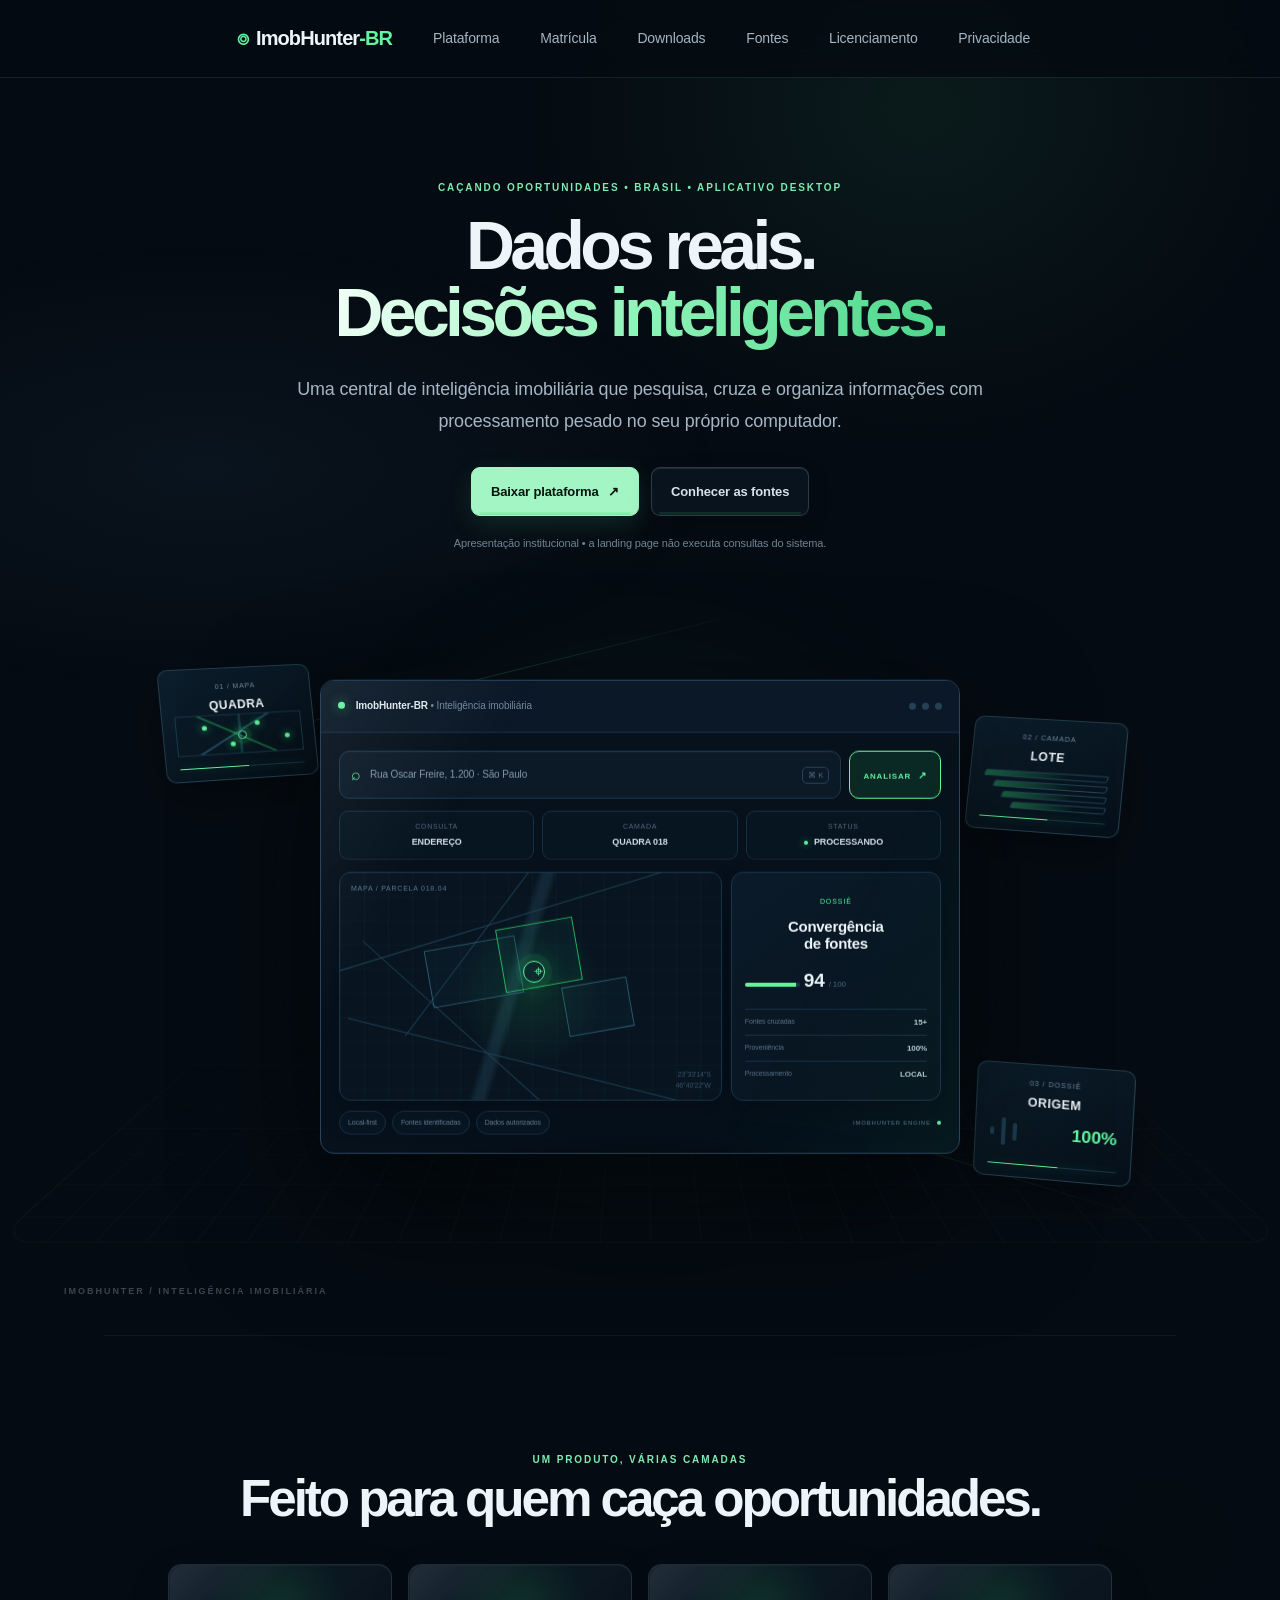
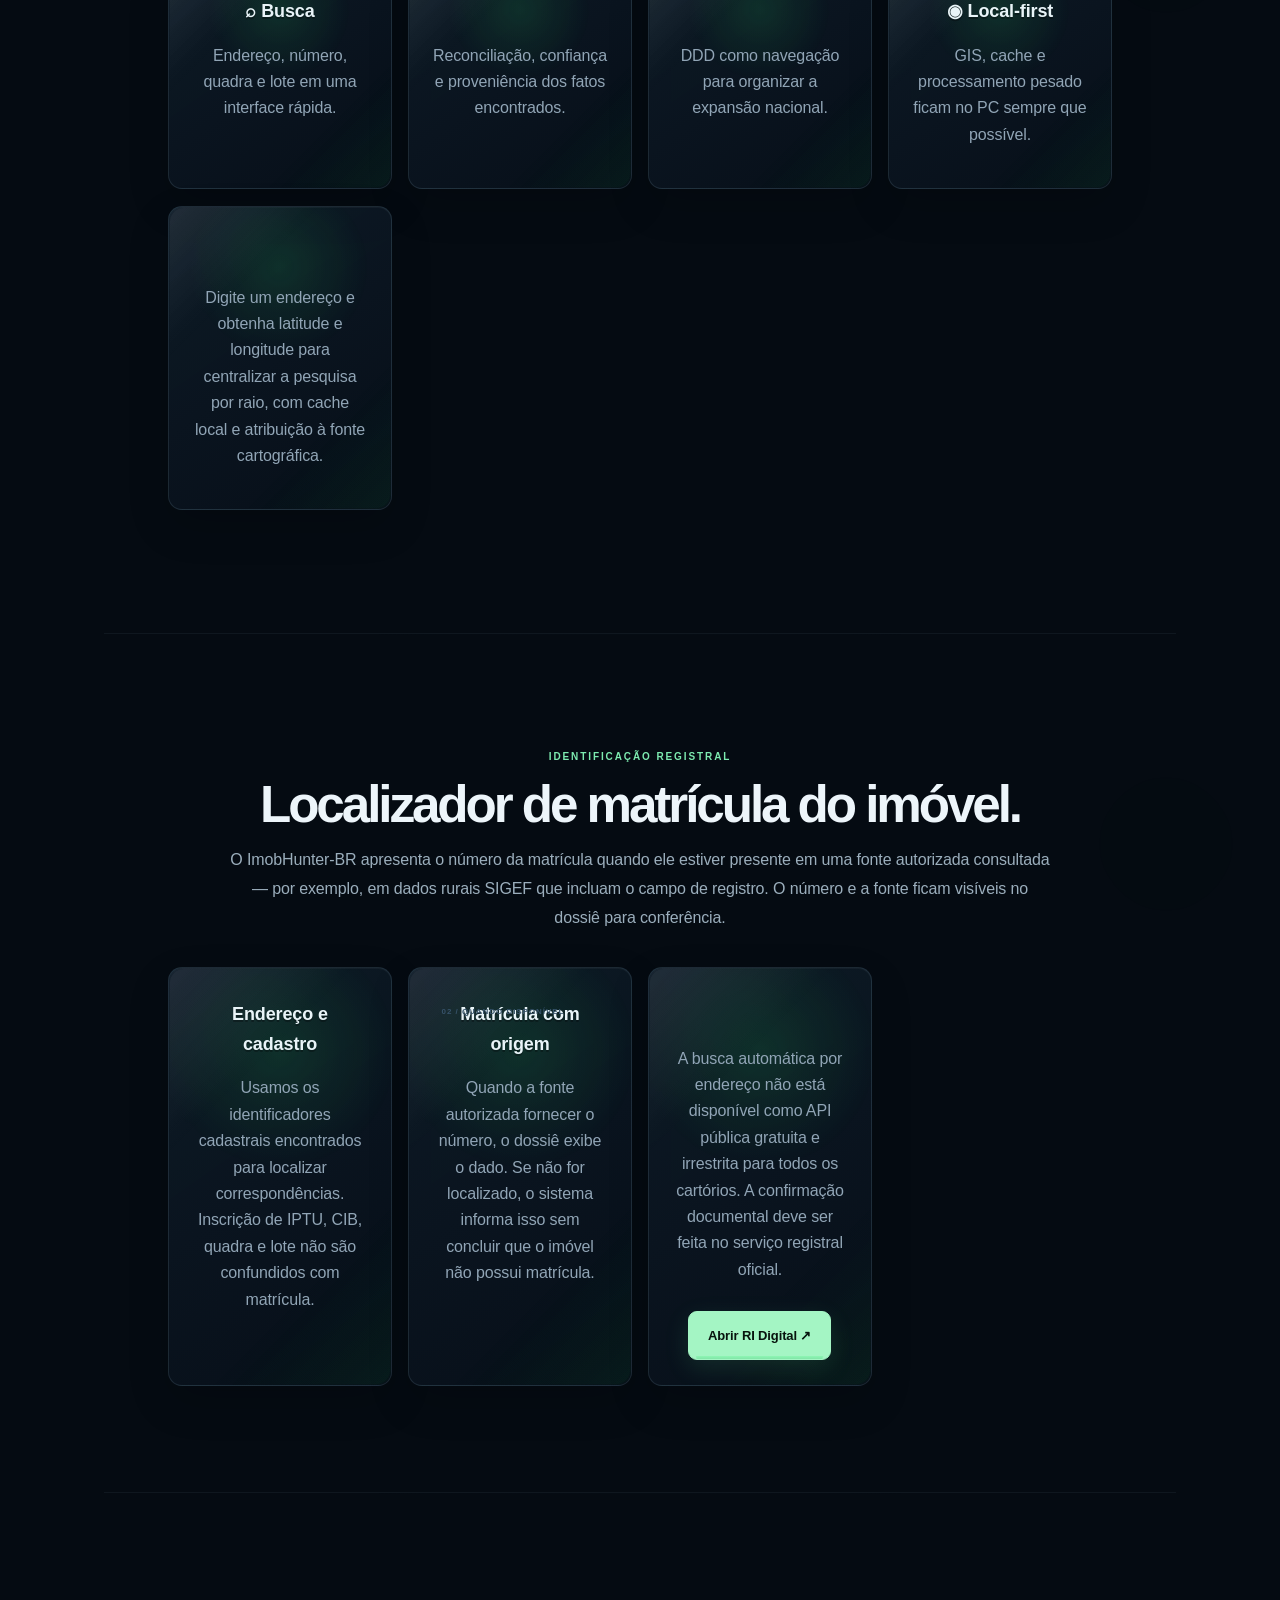
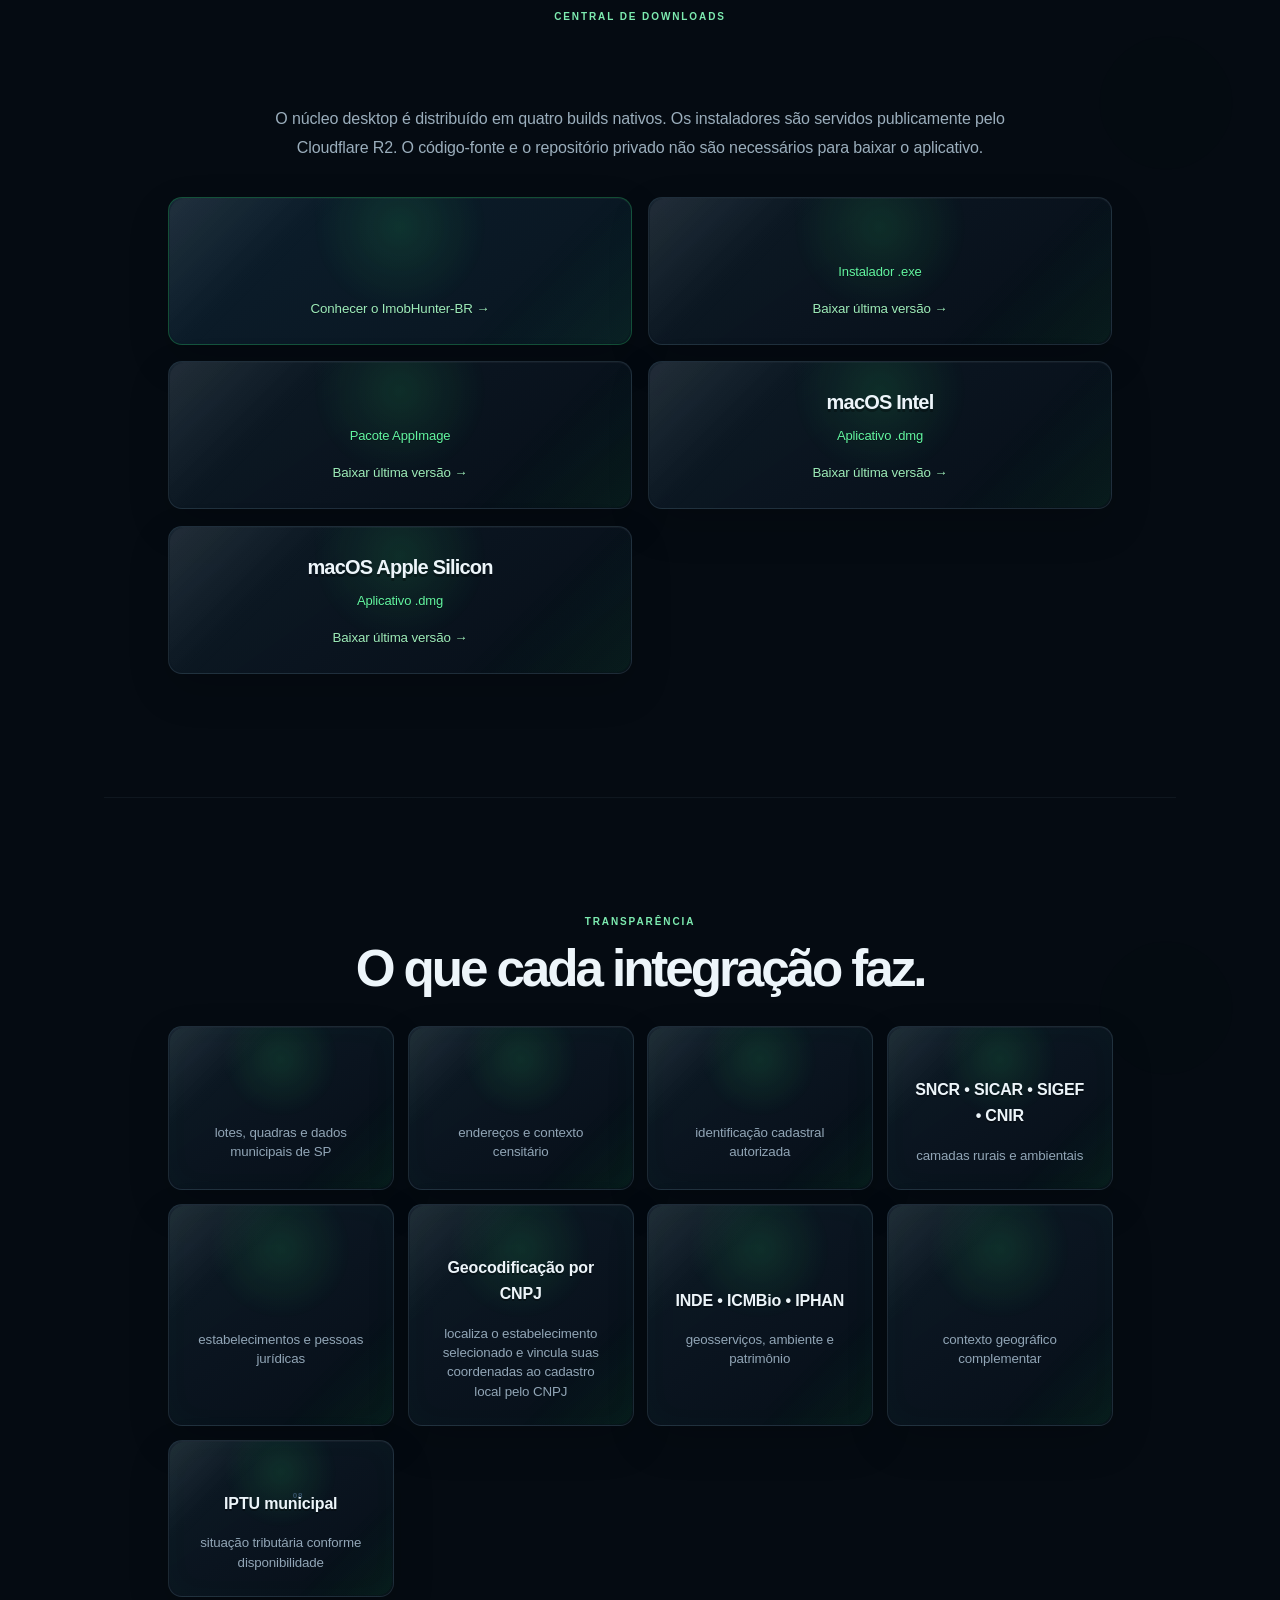
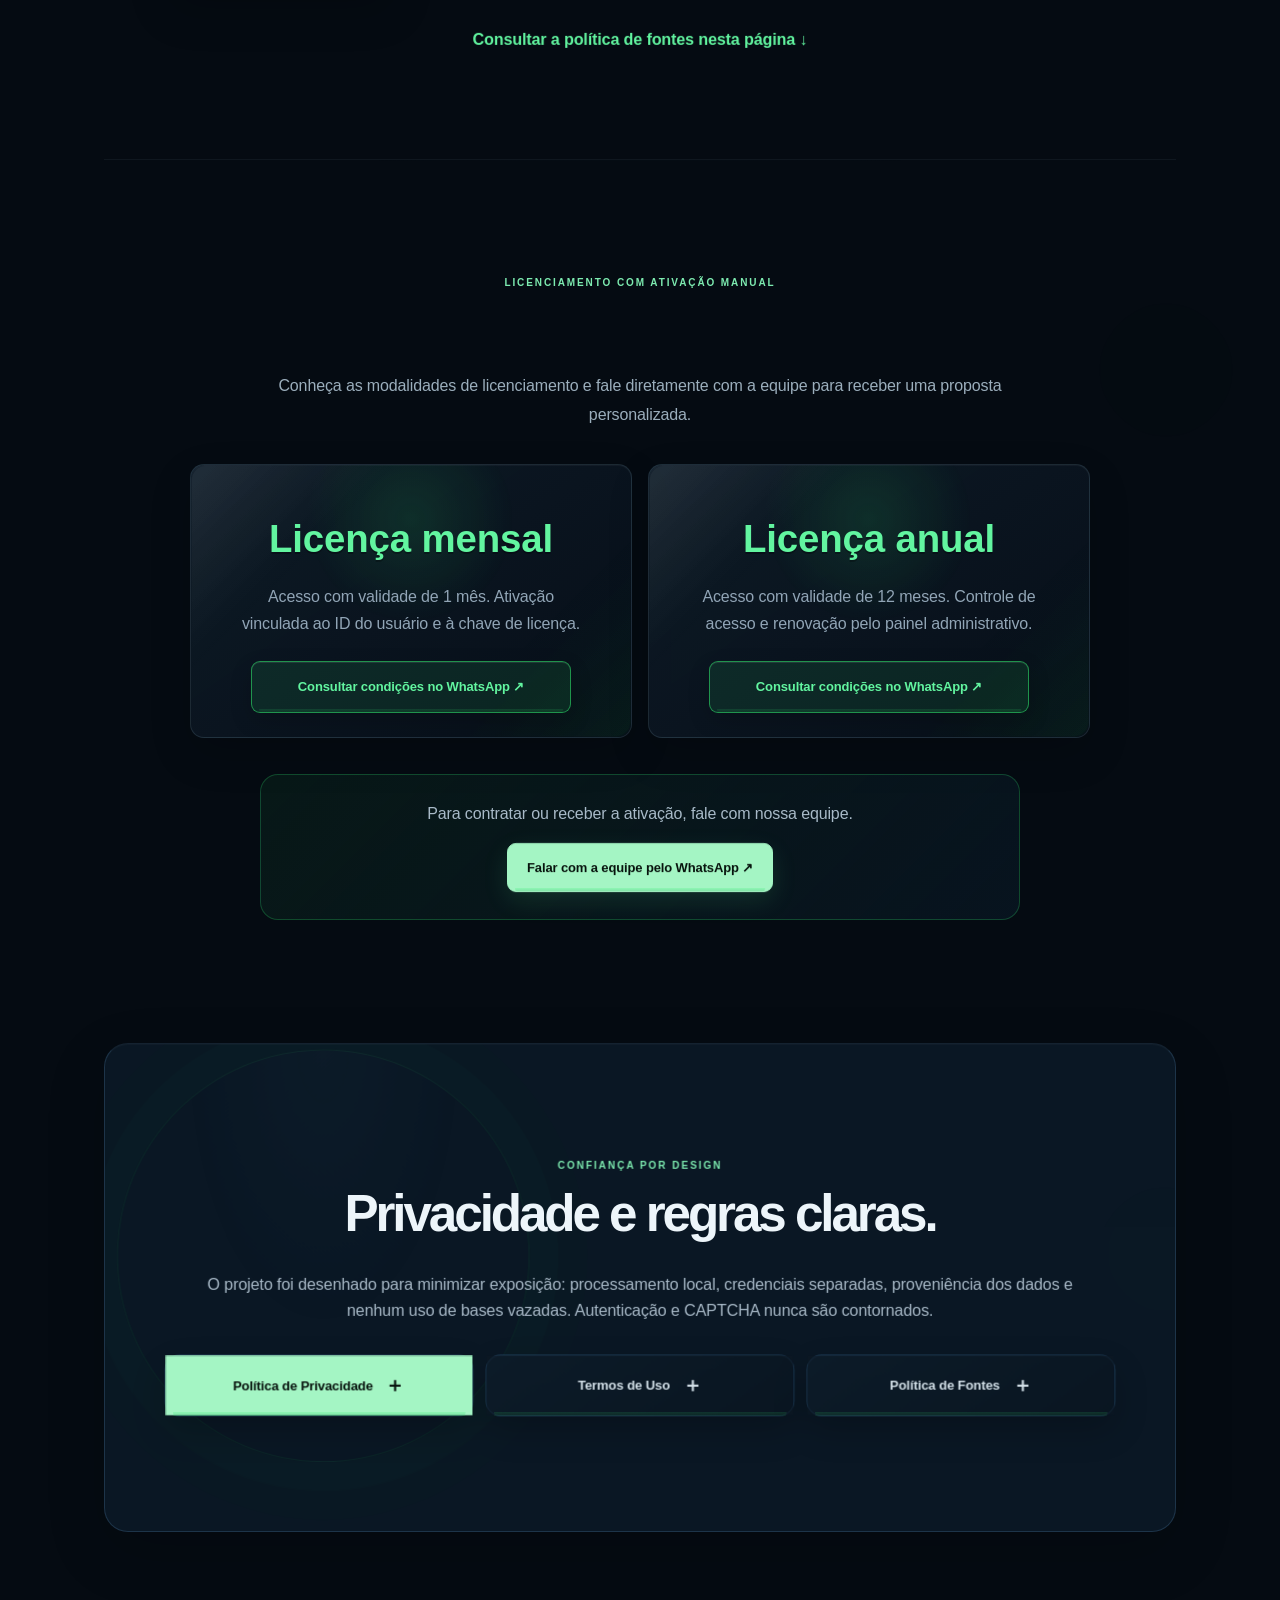
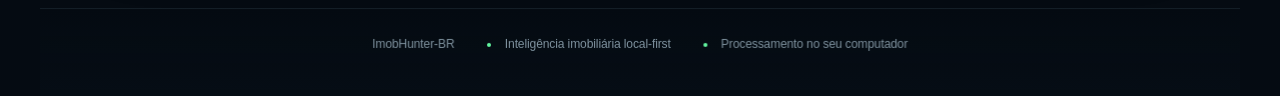
==== commit 99402609: "Fix Windows installer download link to v2.0.0" ====
--- a/web/index.html
+++ b/web/index.html
@@ -130,7 +130,7 @@
       <p class="section-lead">O núcleo desktop é distribuído em quatro builds nativos. Os instaladores são servidos publicamente pelo Cloudflare R2. O código-fonte e o repositório privado não são necessários para baixar o aplicativo.</p>
       <div class="downloads">
         <a href="#inicio" class="download web-platform" data-tilt data-depth="10"><strong>Web</strong><span>Site institucional</span><small>Conhecer o ImobHunter-BR →</small></a>
-        <a href="https://pub-6bd1ab819504434691f4832d98de3cb6.r2.dev/ImobHunter-BR-Setup-Windows-0.1.16.exe" target="_blank" rel="noopener noreferrer" class="download" data-download-direct aria-label="Baixar ImobHunter-BR para Windows" data-tilt data-depth="12"><strong>Windows</strong><span>Instalador .exe</span><small>Baixar última versão →</small></a>
+        <a href="https://pub-6bd1ab819504434691f4832d98de3cb6.r2.dev/ImobHunter-BR-Setup-Windows-2.0.0.exe" target="_blank" rel="noopener noreferrer" class="download" data-download-direct aria-label="Baixar ImobHunter-BR para Windows" data-tilt data-depth="12"><strong>Windows</strong><span>Instalador .exe</span><small>Baixar última versão →</small></a>
         <a href="https://pub-6bd1ab819504434691f4832d98de3cb6.r2.dev/ImobHunter-BR-Linux.AppImage" target="_blank" rel="noopener noreferrer" class="download" data-download-direct aria-label="Baixar ImobHunter-BR para Linux" data-tilt data-depth="11"><strong>Linux</strong><span>Pacote AppImage</span><small>Baixar última versão →</small></a>
         <a href="https://pub-6bd1ab819504434691f4832d98de3cb6.r2.dev/ImobHunter-BR-macOS-Intel.dmg" target="_blank" rel="noopener noreferrer" class="download" data-download-direct aria-label="Baixar ImobHunter-BR para macOS Intel" data-tilt data-depth="13"><strong>macOS Intel</strong><span>Aplicativo .dmg</span><small>Baixar última versão →</small></a>
         <a href="https://pub-6bd1ab819504434691f4832d98de3cb6.r2.dev/ImobHunter-BR-macOS-AppleSilicon.dmg" target="_blank" rel="noopener noreferrer" class="download" data-download-direct aria-label="Baixar ImobHunter-BR para macOS Apple Silicon" data-tilt data-depth="14"><strong>macOS Apple Silicon</strong><span>Aplicativo .dmg</span><small>Baixar última versão →</small></a>
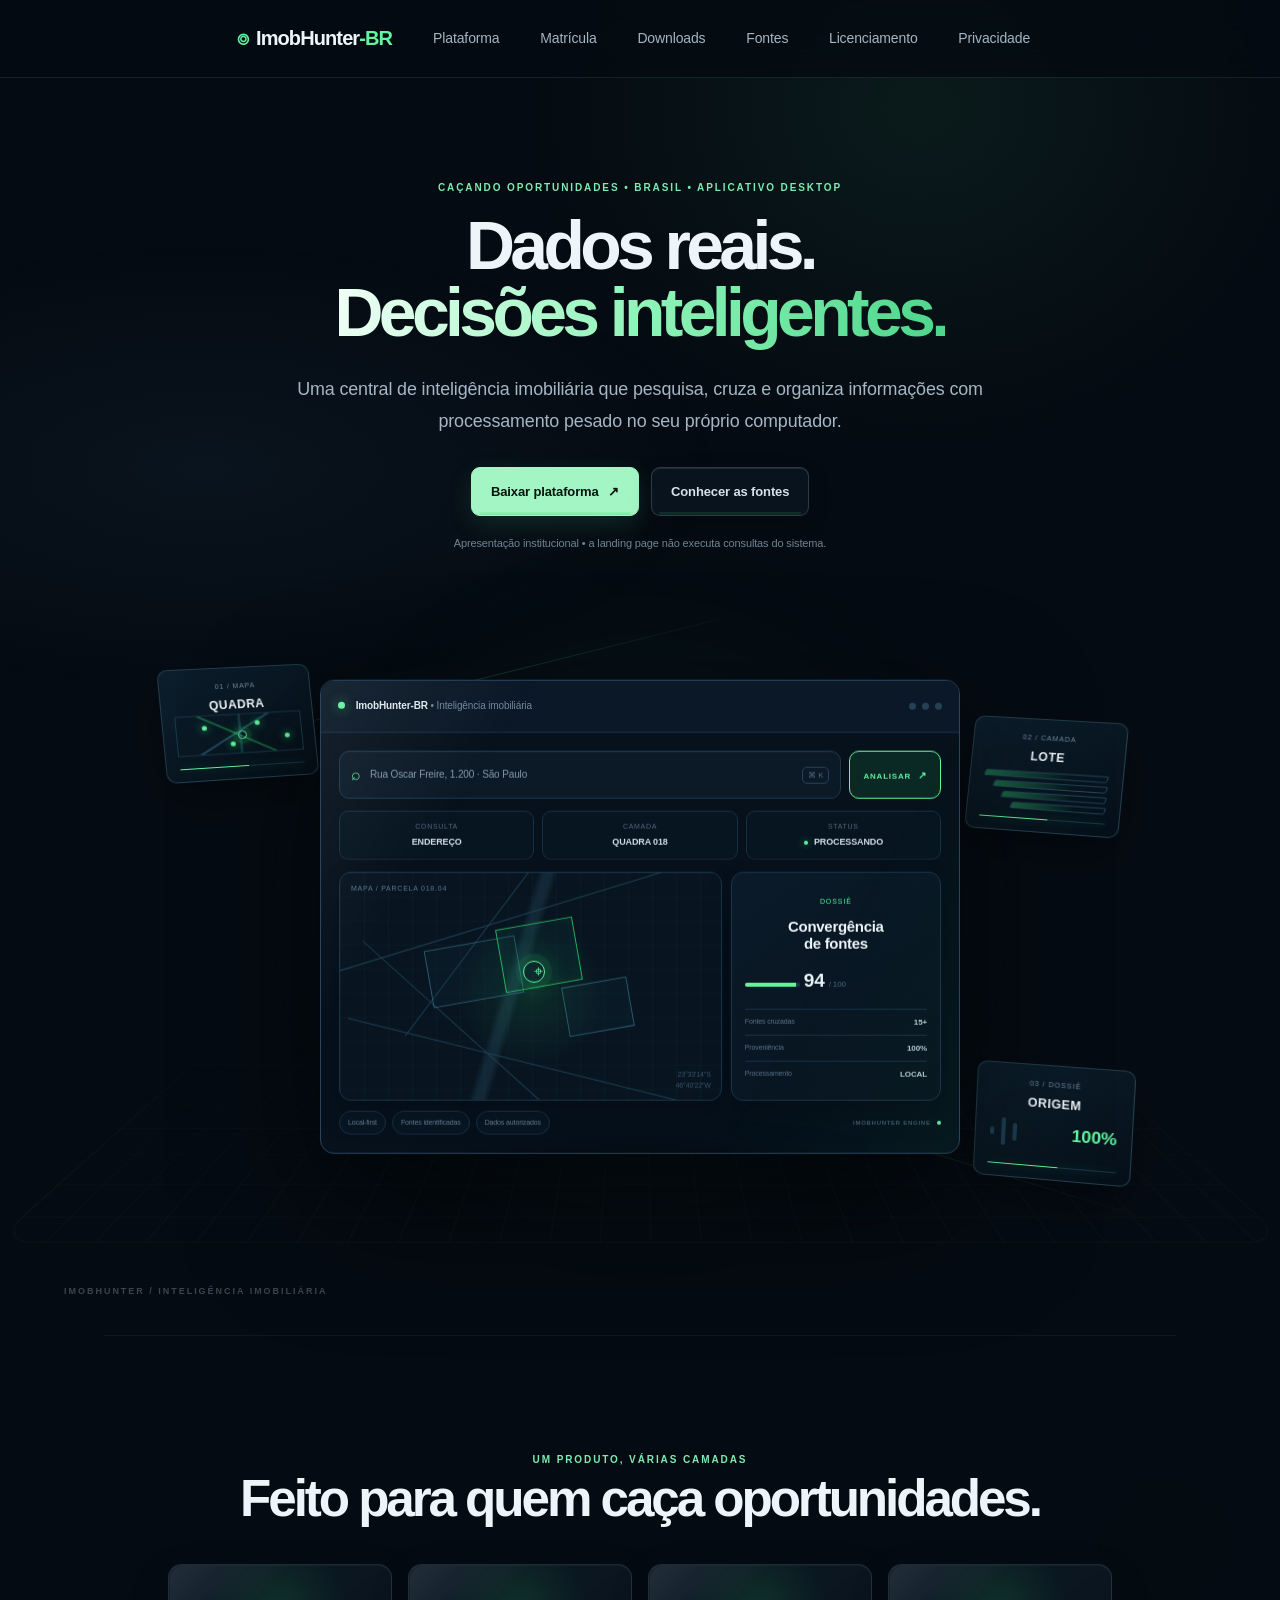
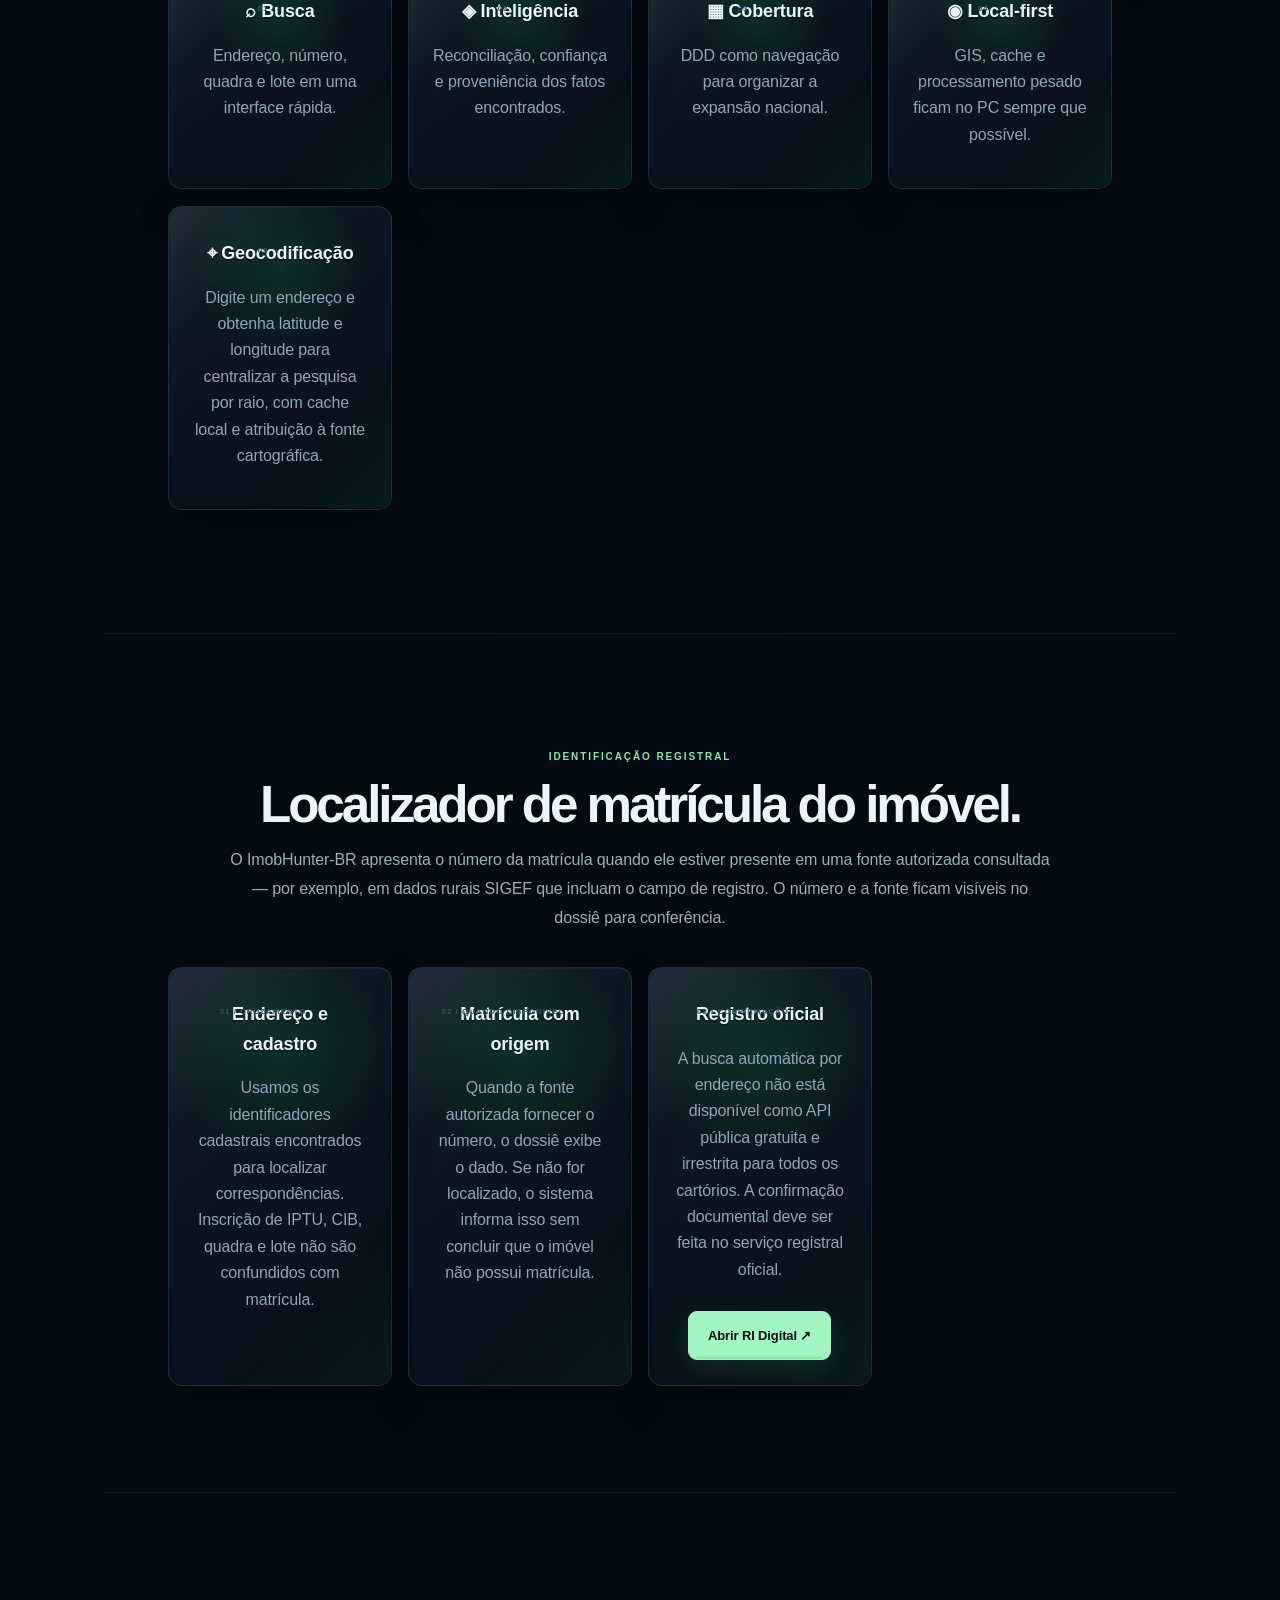
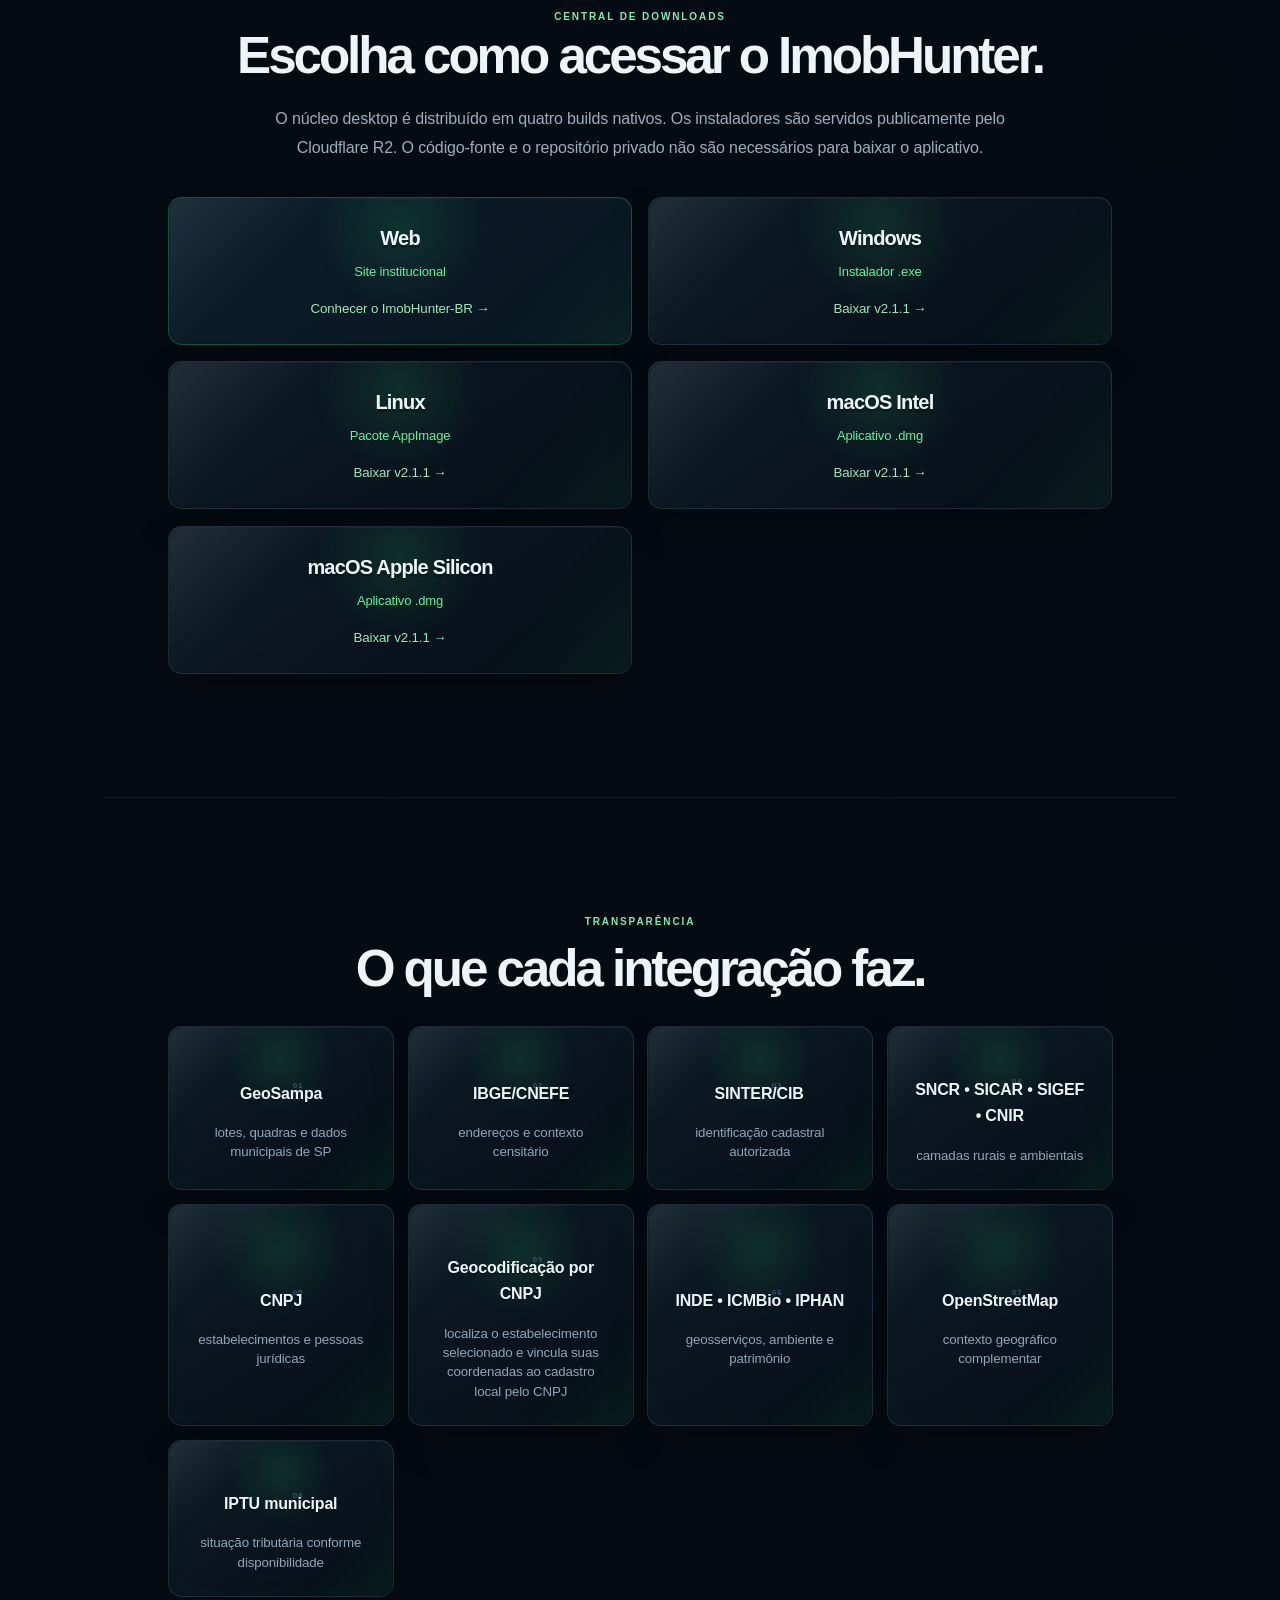
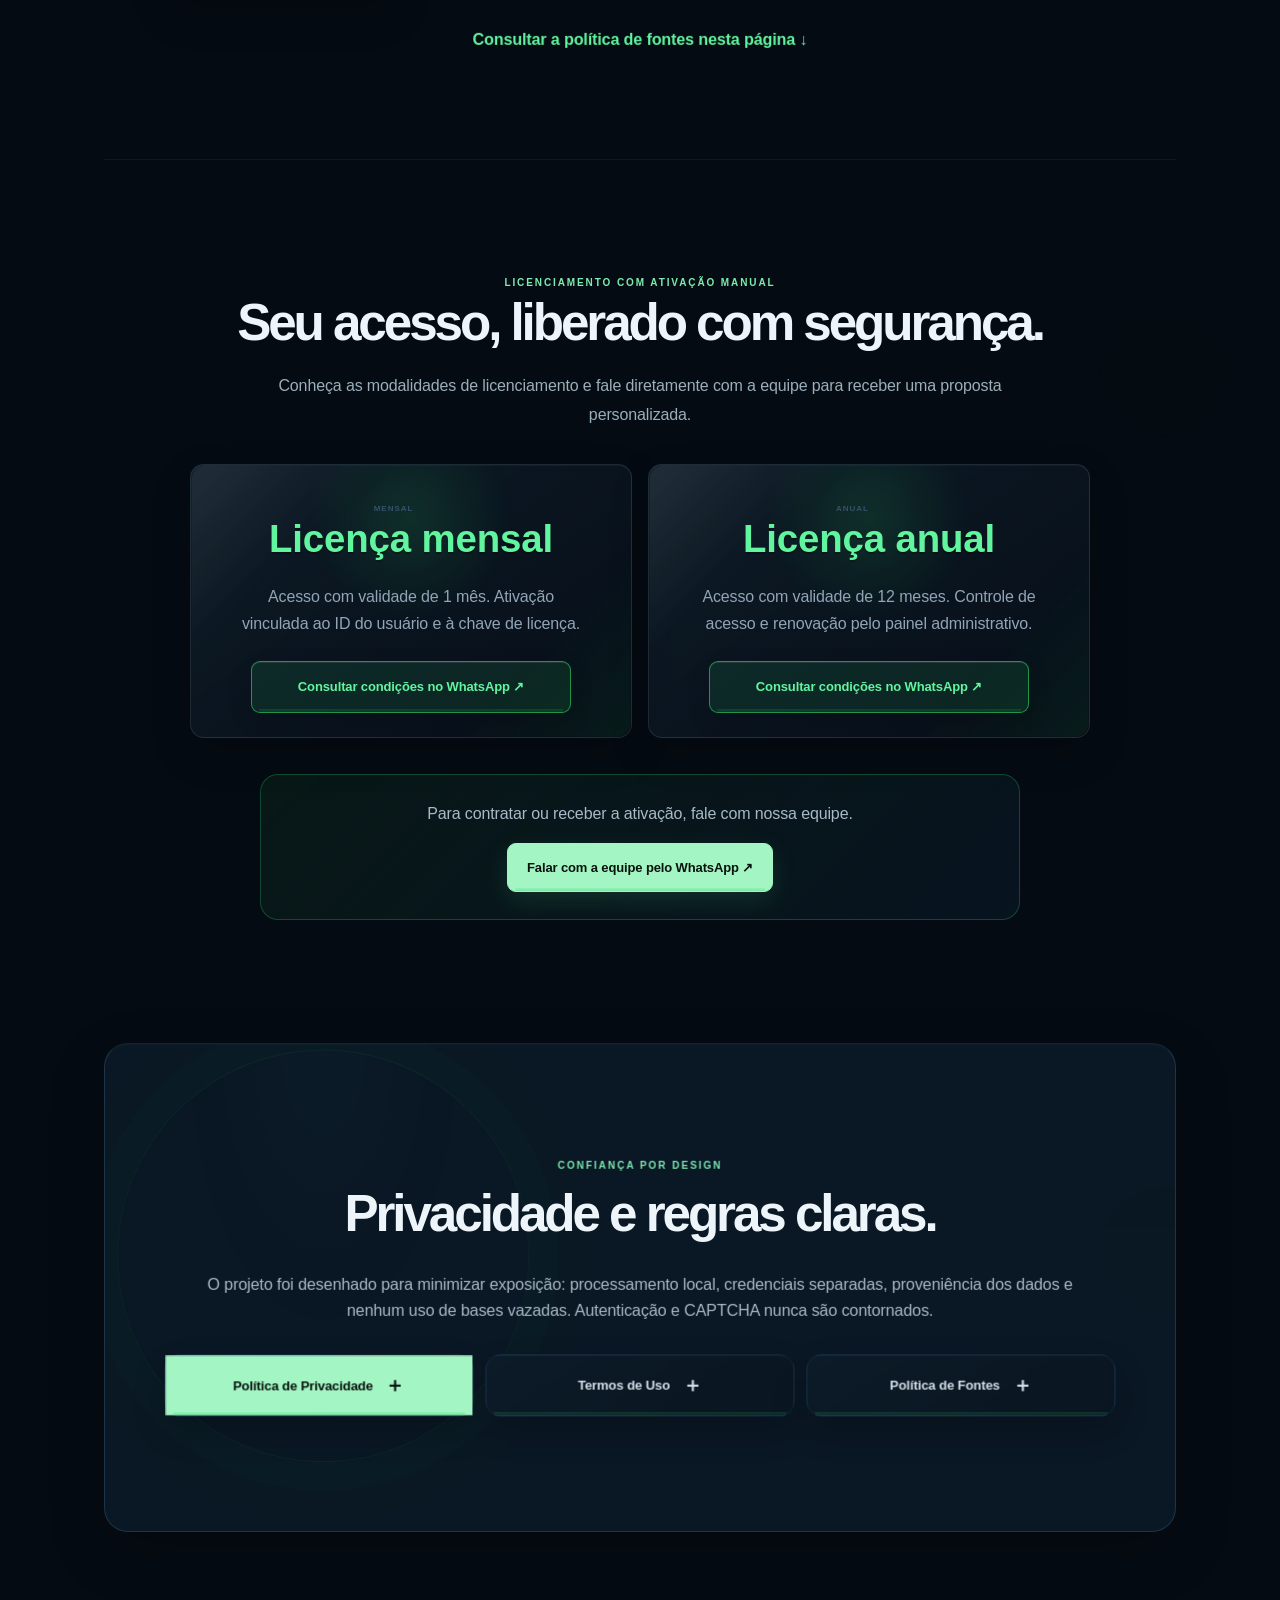
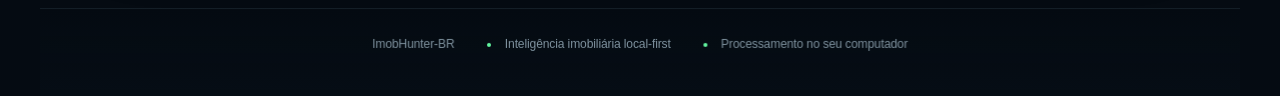
==== commit 443574b5: "fix(site): direcionar quatro downloads aos instaladores R2 validados v2.1.1" ====
--- a/web/index.html
+++ b/web/index.html
@@ -130,10 +130,10 @@
       <p class="section-lead">O núcleo desktop é distribuído em quatro builds nativos. Os instaladores são servidos publicamente pelo Cloudflare R2. O código-fonte e o repositório privado não são necessários para baixar o aplicativo.</p>
       <div class="downloads">
         <a href="#inicio" class="download web-platform" data-tilt data-depth="10"><strong>Web</strong><span>Site institucional</span><small>Conhecer o ImobHunter-BR →</small></a>
-        <a href="https://pub-6bd1ab819504434691f4832d98de3cb6.r2.dev/ImobHunter-BR-Setup-Windows-2.0.0.exe" target="_blank" rel="noopener noreferrer" class="download" data-download-direct aria-label="Baixar ImobHunter-BR para Windows" data-tilt data-depth="12"><strong>Windows</strong><span>Instalador .exe</span><small>Baixar última versão →</small></a>
-        <a href="https://pub-6bd1ab819504434691f4832d98de3cb6.r2.dev/ImobHunter-BR-Linux.AppImage" target="_blank" rel="noopener noreferrer" class="download" data-download-direct aria-label="Baixar ImobHunter-BR para Linux" data-tilt data-depth="11"><strong>Linux</strong><span>Pacote AppImage</span><small>Baixar última versão →</small></a>
-        <a href="https://pub-6bd1ab819504434691f4832d98de3cb6.r2.dev/ImobHunter-BR-macOS-Intel.dmg" target="_blank" rel="noopener noreferrer" class="download" data-download-direct aria-label="Baixar ImobHunter-BR para macOS Intel" data-tilt data-depth="13"><strong>macOS Intel</strong><span>Aplicativo .dmg</span><small>Baixar última versão →</small></a>
-        <a href="https://pub-6bd1ab819504434691f4832d98de3cb6.r2.dev/ImobHunter-BR-macOS-AppleSilicon.dmg" target="_blank" rel="noopener noreferrer" class="download" data-download-direct aria-label="Baixar ImobHunter-BR para macOS Apple Silicon" data-tilt data-depth="14"><strong>macOS Apple Silicon</strong><span>Aplicativo .dmg</span><small>Baixar última versão →</small></a>
+        <a href="https://pub-6bd1ab819504434691f4832d98de3cb6.r2.dev/ImobHunter-BR-Setup-Windows-2.1.1.exe" target="_blank" rel="noopener noreferrer" class="download" data-download-direct aria-label="Baixar ImobHunter-BR para Windows" data-tilt data-depth="12"><strong>Windows</strong><span>Instalador .exe</span><small>Baixar v2.1.1 →</small></a>
+        <a href="https://pub-6bd1ab819504434691f4832d98de3cb6.r2.dev/ImobHunter-BR-Linux.AppImage" target="_blank" rel="noopener noreferrer" class="download" data-download-direct aria-label="Baixar ImobHunter-BR para Linux" data-tilt data-depth="11"><strong>Linux</strong><span>Pacote AppImage</span><small>Baixar v2.1.1 →</small></a>
+        <a href="https://pub-6bd1ab819504434691f4832d98de3cb6.r2.dev/ImobHunter-BR-macOS-Intel.dmg" target="_blank" rel="noopener noreferrer" class="download" data-download-direct aria-label="Baixar ImobHunter-BR para macOS Intel" data-tilt data-depth="13"><strong>macOS Intel</strong><span>Aplicativo .dmg</span><small>Baixar v2.1.1 →</small></a>
+        <a href="https://pub-6bd1ab819504434691f4832d98de3cb6.r2.dev/ImobHunter-BR-macOS-AppleSilicon.dmg" target="_blank" rel="noopener noreferrer" class="download" data-download-direct aria-label="Baixar ImobHunter-BR para macOS Apple Silicon" data-tilt data-depth="14"><strong>macOS Apple Silicon</strong><span>Aplicativo .dmg</span><small>Baixar v2.1.1 →</small></a>
       </div>
     </section>
 
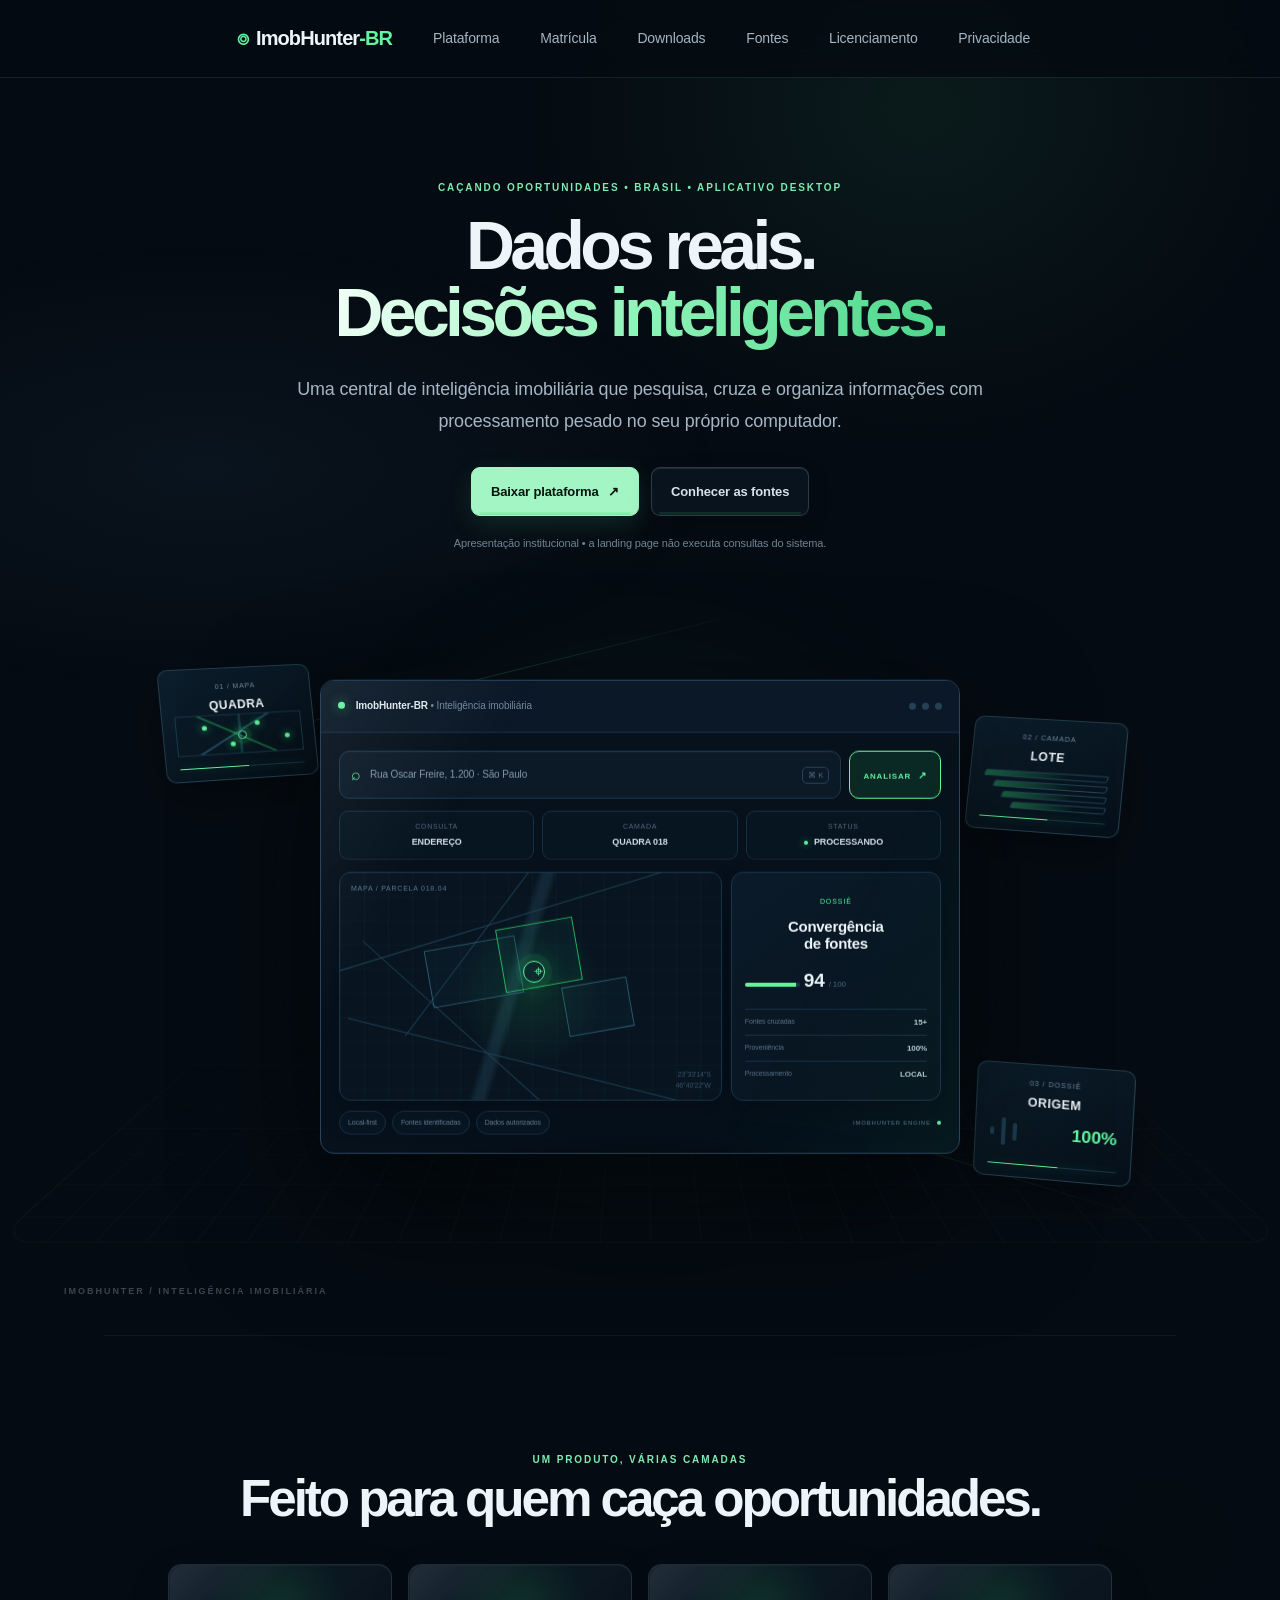
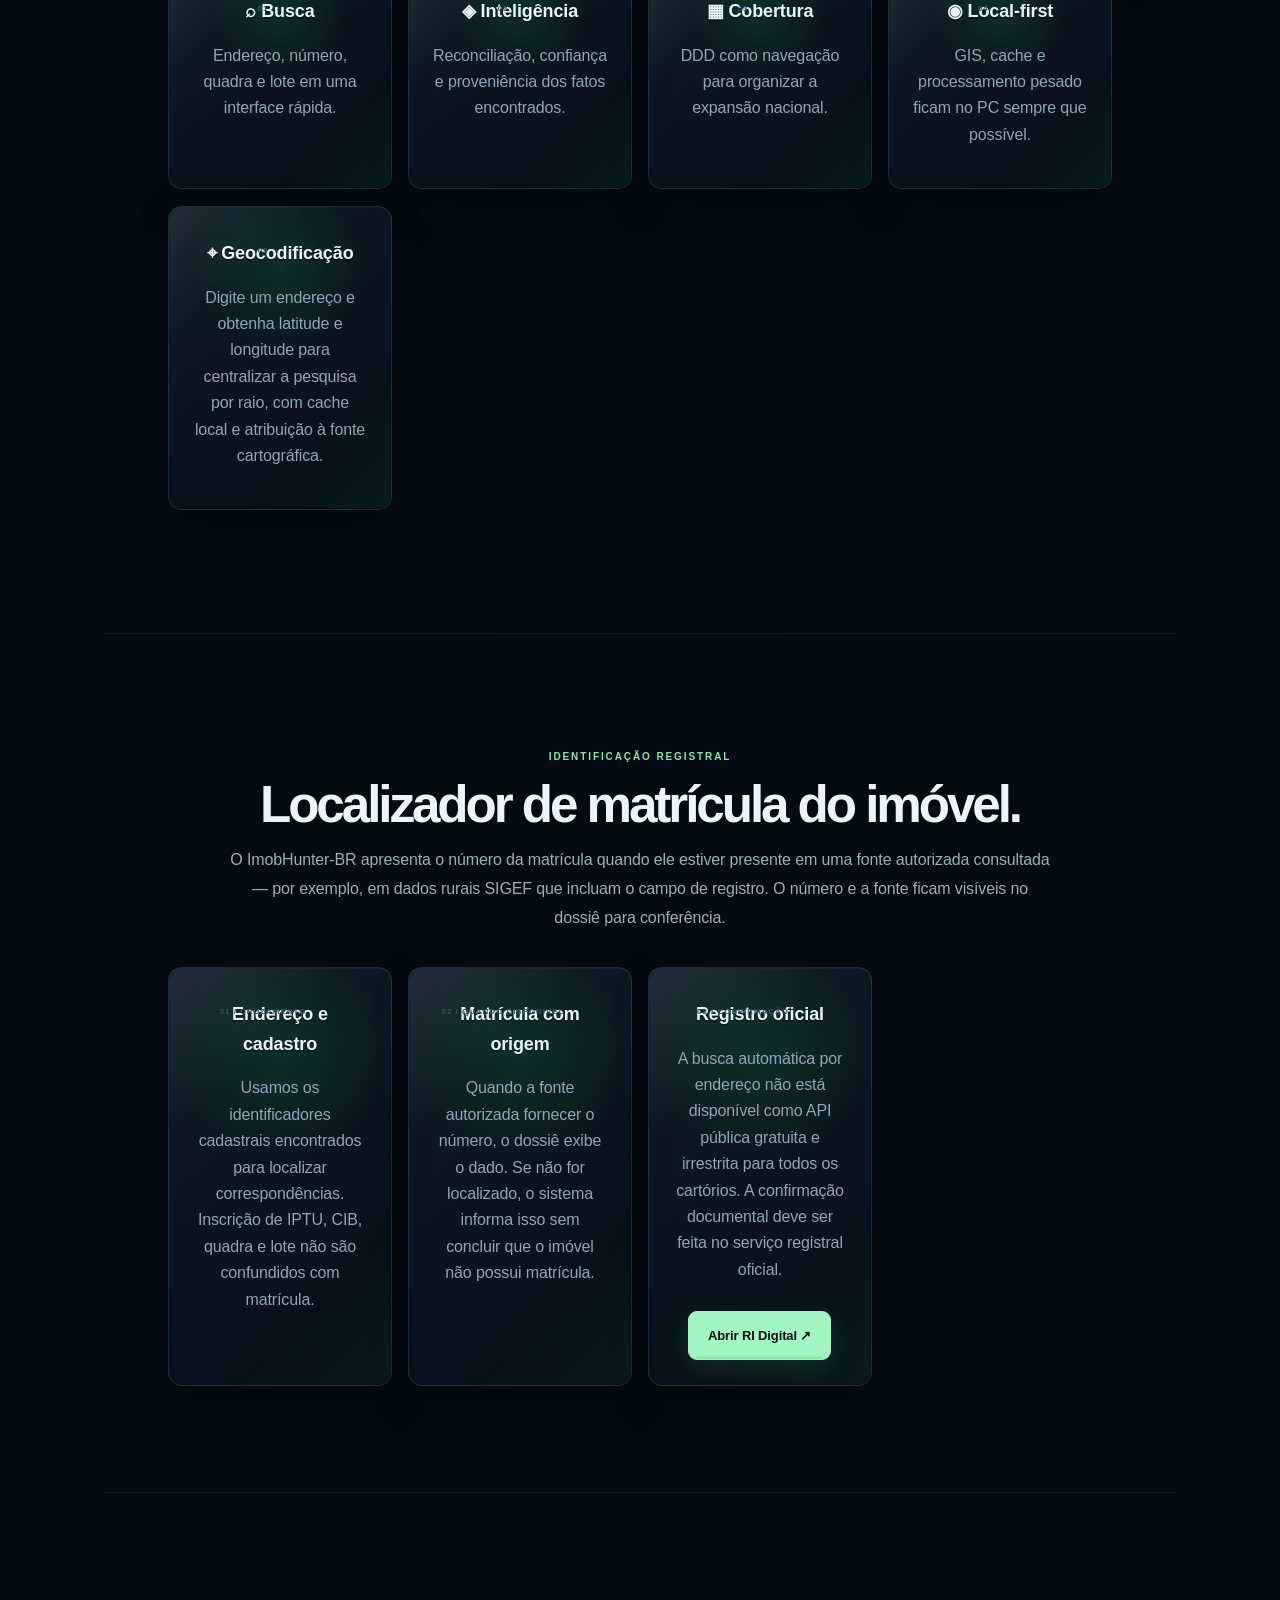
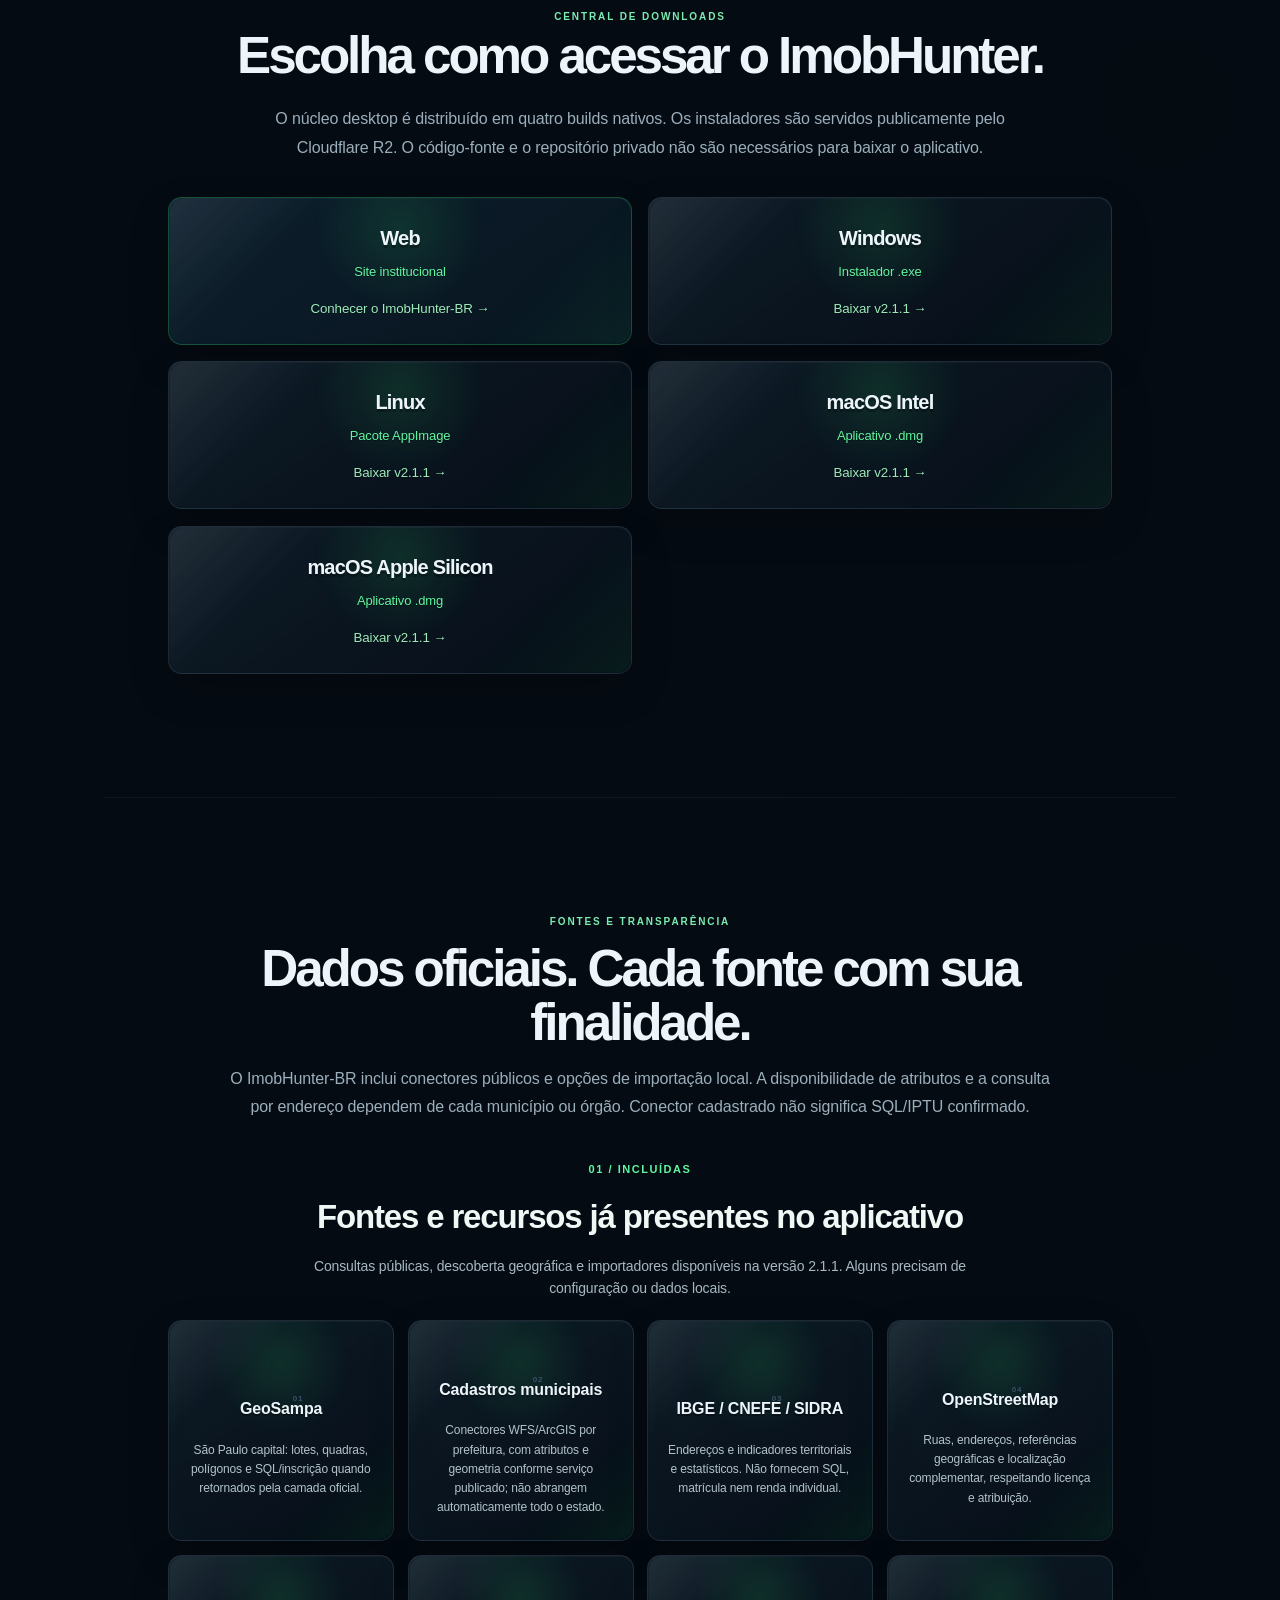
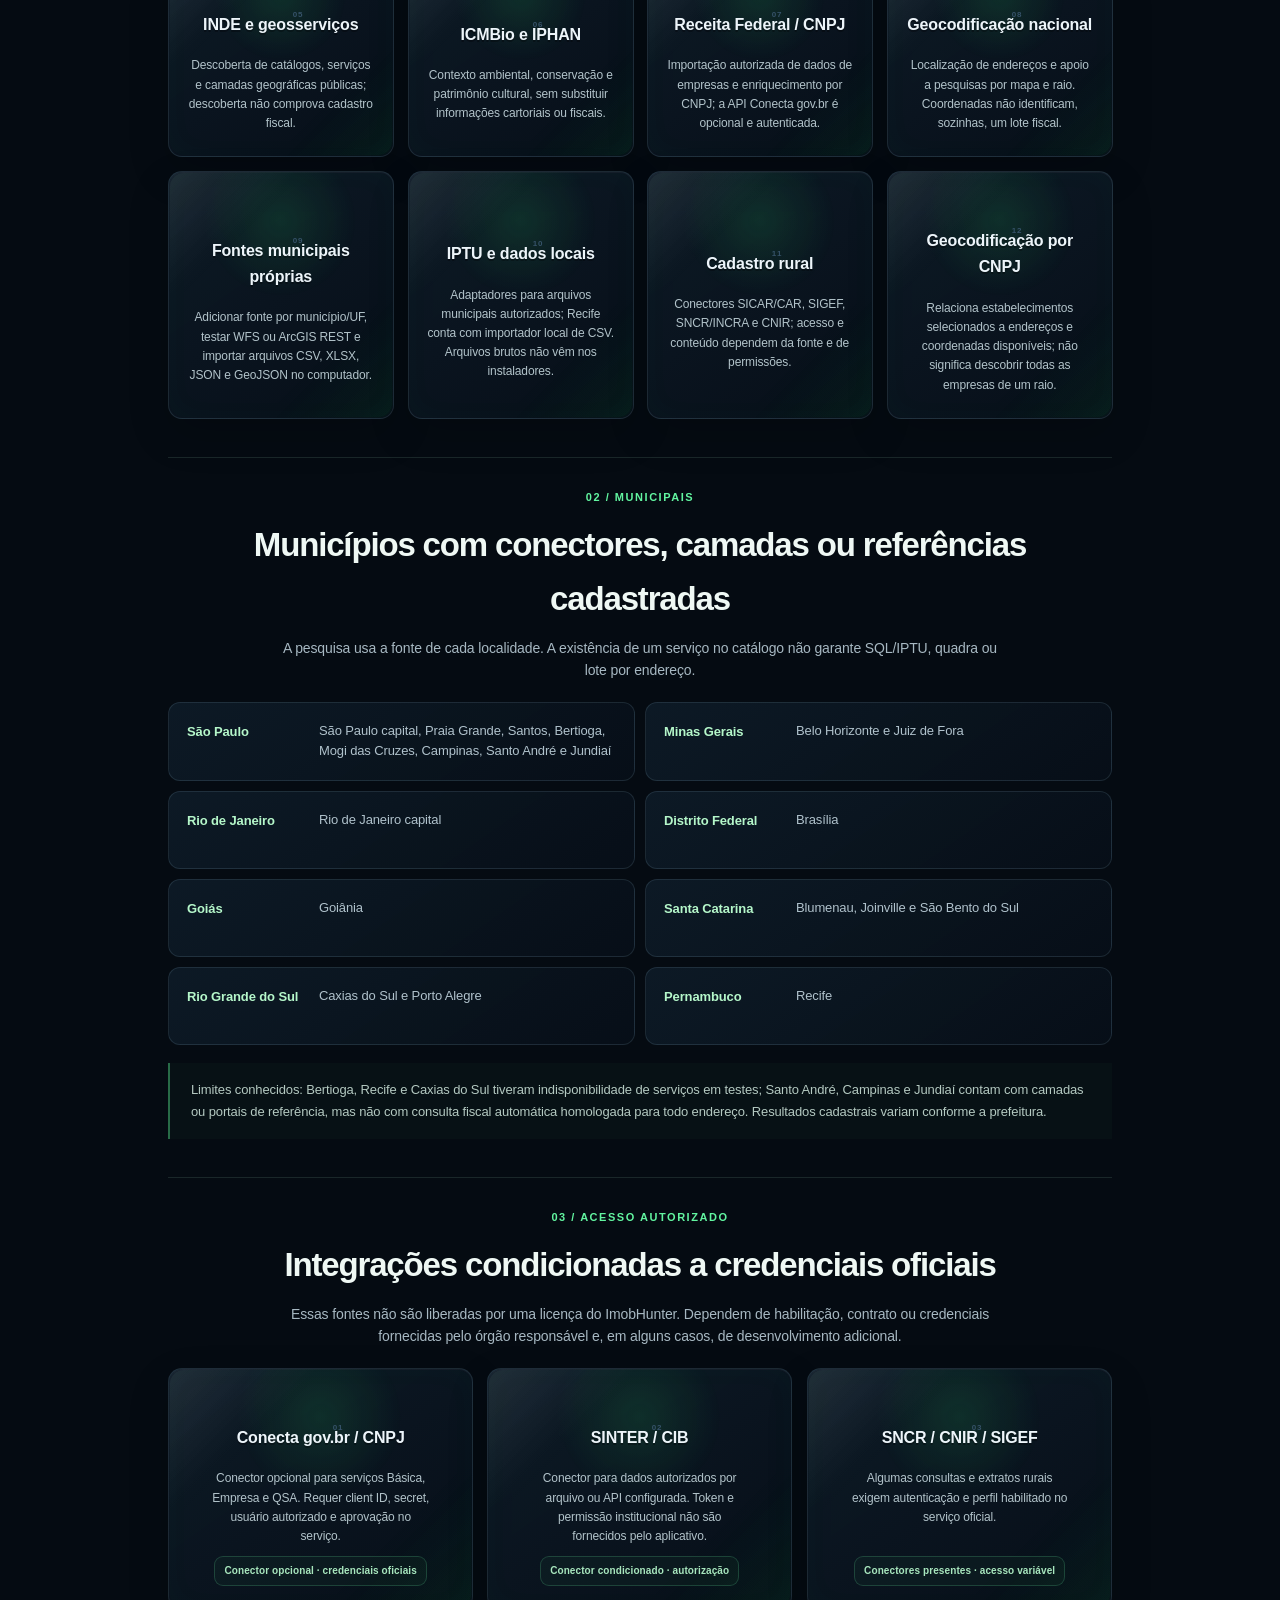
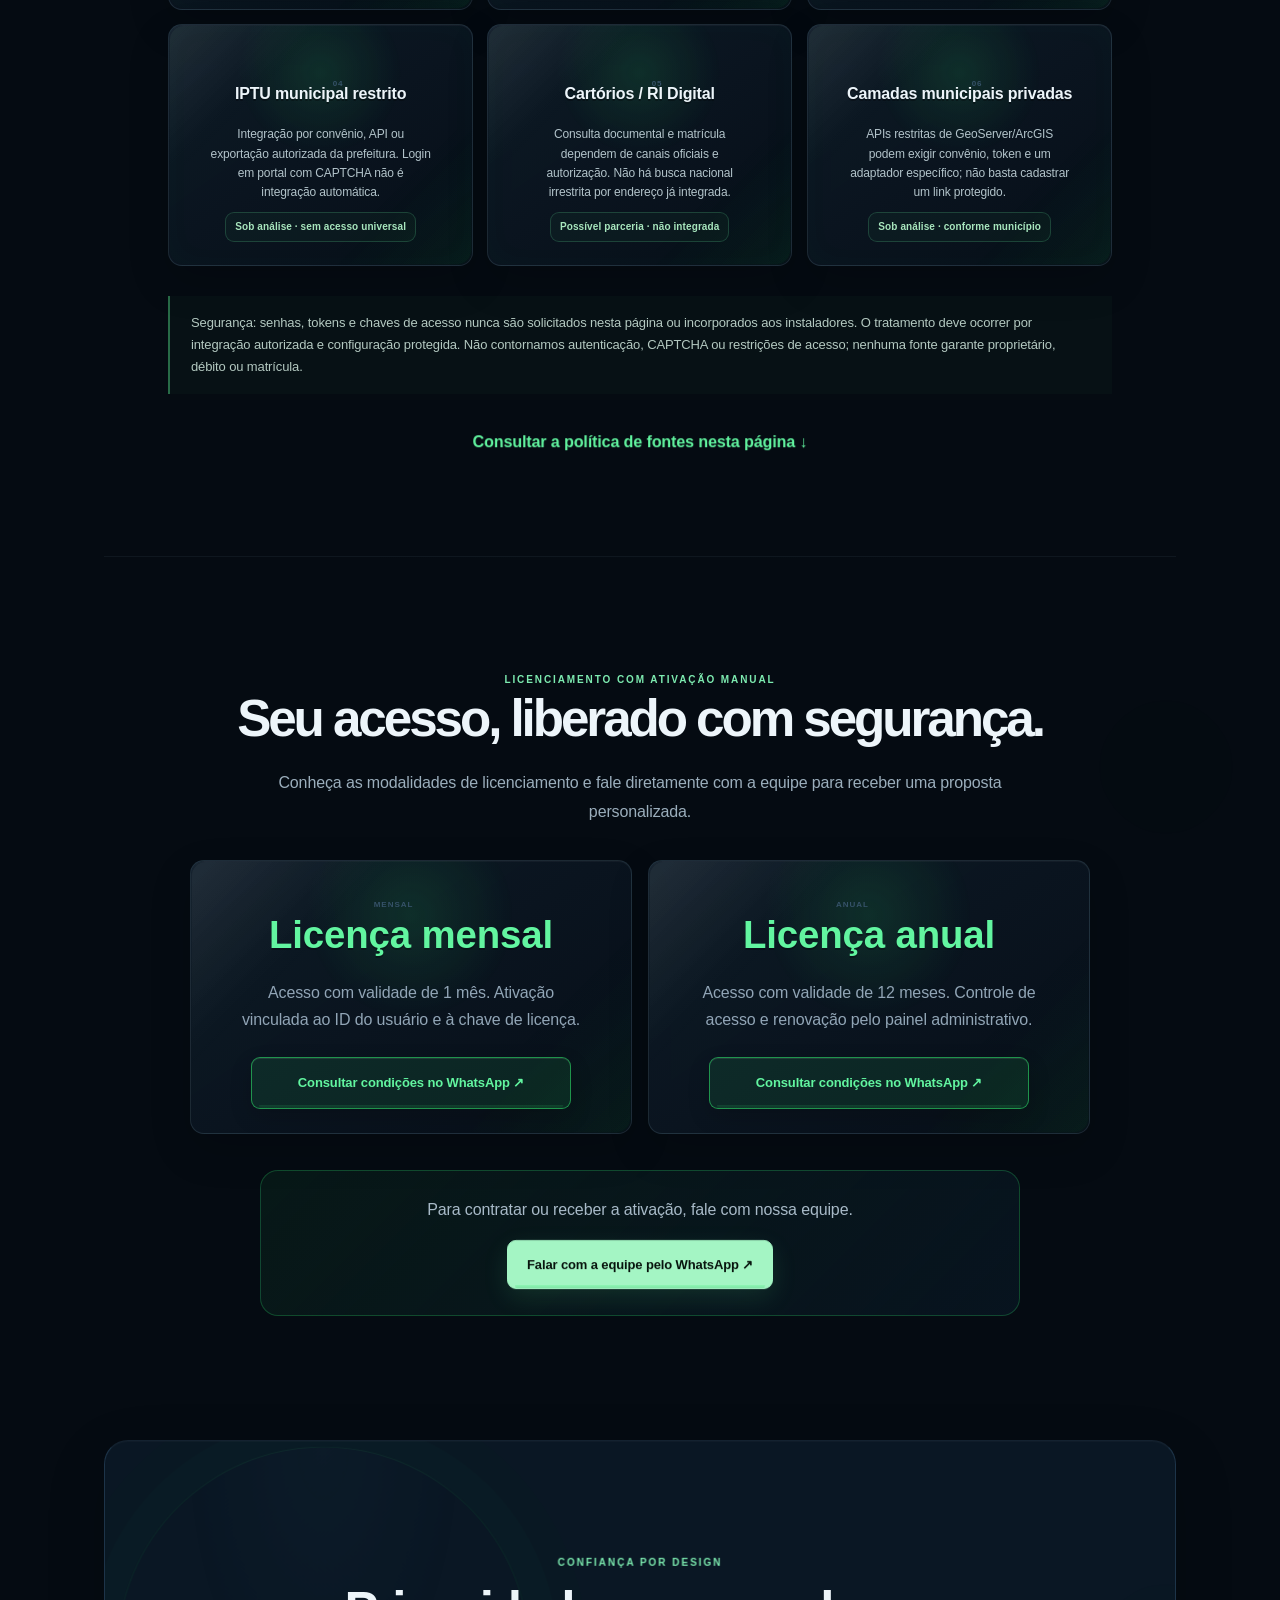
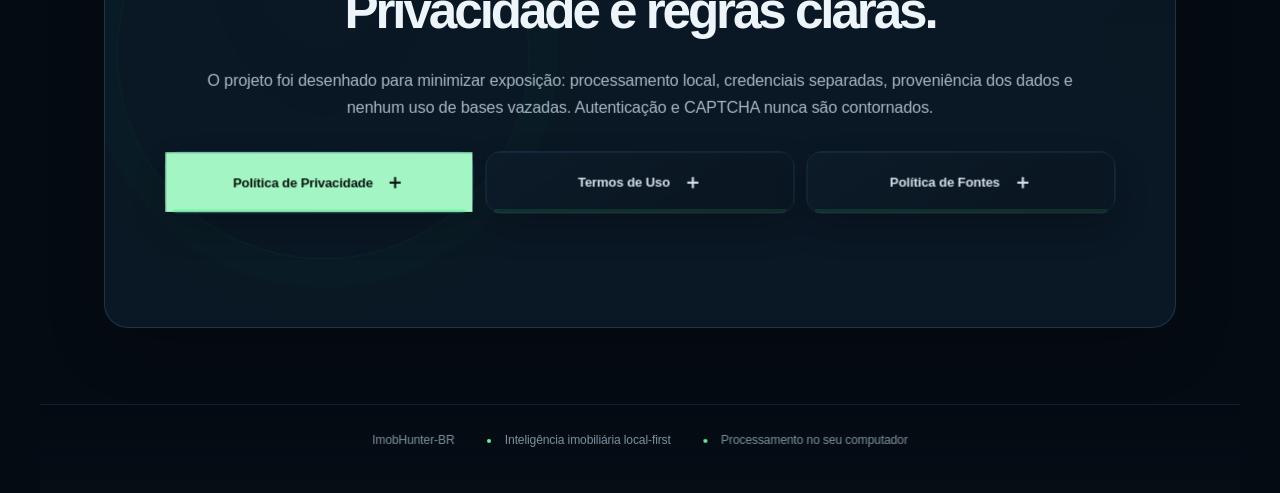
==== commit a0cb7c27: "feat(site): catálogo real de fontes públicas, municipais e integrações autenticadas" ====
--- a/web/index.html
+++ b/web/index.html
@@ -138,22 +138,69 @@
     </section>
 
     <section id="fontes" class="depth-section">
-      <p class="eyebrow">TRANSPARÊNCIA</p>
-      <h2>O que cada integração faz.</h2>
-      <div class="sourcegrid">
-        <div class="source-card" data-tilt data-depth="11"><span class="source-index">01</span><strong>GeoSampa</strong><small>lotes, quadras e dados municipais de SP</small></div>
-        <div class="source-card" data-tilt data-depth="9"><span class="source-index">02</span><strong>IBGE/CNEFE</strong><small>endereços e contexto censitário</small></div>
-        <div class="source-card" data-tilt data-depth="12"><span class="source-index">03</span><strong>SINTER/CIB</strong><small>identificação cadastral autorizada</small></div>
-        <div class="source-card" data-tilt data-depth="10"><span class="source-index">04</span><strong>SNCR • SICAR • SIGEF • CNIR</strong><small>camadas rurais e ambientais</small></div>
-        <div class="source-card" data-tilt data-depth="8"><span class="source-index">05</span><strong>CNPJ</strong><small>estabelecimentos e pessoas jurídicas</small></div>
-        <div class="source-card" data-tilt data-depth="14"><span class="source-index">09</span><strong>Geocodificação por CNPJ</strong><small>localiza o estabelecimento selecionado e vincula suas coordenadas ao cadastro local pelo CNPJ</small></div>
-        <div class="source-card" data-tilt data-depth="13"><span class="source-index">06</span><strong>INDE • ICMBio • IPHAN</strong><small>geosserviços, ambiente e patrimônio</small></div>
-        <div class="source-card" data-tilt data-depth="9"><span class="source-index">07</span><strong>OpenStreetMap</strong><small>contexto geográfico complementar</small></div>
-        <div class="source-card" data-tilt data-depth="12"><span class="source-index">08</span><strong>IPTU municipal</strong><small>situação tributária conforme disponibilidade</small></div>
-      </div>
+      <p class="eyebrow">FONTES E TRANSPARÊNCIA</p>
+      <h2>Dados oficiais. Cada fonte com sua finalidade.</h2>
+      <p class="section-lead">O ImobHunter-BR inclui conectores públicos e opções de importação local. A disponibilidade de atributos e a consulta por endereço dependem de cada município ou órgão. Conector cadastrado não significa SQL/IPTU confirmado.</p>
+
+      <div class="sources-group" aria-labelledby="fontes-incluidas">
+        <div class="sources-group-heading">
+          <span class="sources-group-mark">01 / INCLUÍDAS</span>
+          <h3 id="fontes-incluidas">Fontes e recursos já presentes no aplicativo</h3>
+          <p>Consultas públicas, descoberta geográfica e importadores disponíveis na versão 2.1.1. Alguns precisam de configuração ou dados locais.</p>
+        </div>
+        <div class="sourcegrid">
+          <div class="source-card" data-tilt data-depth="11"><span class="source-index">01</span><strong>GeoSampa</strong><small>São Paulo capital: lotes, quadras, polígonos e SQL/inscrição quando retornados pela camada oficial.</small></div>
+          <div class="source-card" data-tilt data-depth="9"><span class="source-index">02</span><strong>Cadastros municipais</strong><small>Conectores WFS/ArcGIS por prefeitura, com atributos e geometria conforme serviço publicado; não abrangem automaticamente todo o estado.</small></div>
+          <div class="source-card" data-tilt data-depth="12"><span class="source-index">03</span><strong>IBGE / CNEFE / SIDRA</strong><small>Endereços e indicadores territoriais e estatísticos. Não fornecem SQL, matrícula nem renda individual.</small></div>
+          <div class="source-card" data-tilt data-depth="10"><span class="source-index">04</span><strong>OpenStreetMap</strong><small>Ruas, endereços, referências geográficas e localização complementar, respeitando licença e atribuição.</small></div>
+          <div class="source-card" data-tilt data-depth="8"><span class="source-index">05</span><strong>INDE e geosserviços</strong><small>Descoberta de catálogos, serviços e camadas geográficas públicas; descoberta não comprova cadastro fiscal.</small></div>
+          <div class="source-card" data-tilt data-depth="14"><span class="source-index">06</span><strong>ICMBio e IPHAN</strong><small>Contexto ambiental, conservação e patrimônio cultural, sem substituir informações cartoriais ou fiscais.</small></div>
+          <div class="source-card" data-tilt data-depth="13"><span class="source-index">07</span><strong>Receita Federal / CNPJ</strong><small>Importação autorizada de dados de empresas e enriquecimento por CNPJ; a API Conecta gov.br é opcional e autenticada.</small></div>
+          <div class="source-card" data-tilt data-depth="9"><span class="source-index">08</span><strong>Geocodificação nacional</strong><small>Localização de endereços e apoio a pesquisas por mapa e raio. Coordenadas não identificam, sozinhas, um lote fiscal.</small></div>
+          <div class="source-card" data-tilt data-depth="12"><span class="source-index">09</span><strong>Fontes municipais próprias</strong><small>Adicionar fonte por município/UF, testar WFS ou ArcGIS REST e importar arquivos CSV, XLSX, JSON e GeoJSON no computador.</small></div>
+          <div class="source-card" data-tilt data-depth="10"><span class="source-index">10</span><strong>IPTU e dados locais</strong><small>Adaptadores para arquivos municipais autorizados; Recife conta com importador local de CSV. Arquivos brutos não vêm nos instaladores.</small></div>
+          <div class="source-card" data-tilt data-depth="8"><span class="source-index">11</span><strong>Cadastro rural</strong><small>Conectores SICAR/CAR, SIGEF, SNCR/INCRA e CNIR; acesso e conteúdo dependem da fonte e de permissões.</small></div>
+          <div class="source-card" data-tilt data-depth="11"><span class="source-index">12</span><strong>Geocodificação por CNPJ</strong><small>Relaciona estabelecimentos selecionados a endereços e coordenadas disponíveis; não significa descobrir todas as empresas de um raio.</small></div>
+        </div>
+      </div>
+
+      <div class="sources-group sources-municipal" aria-labelledby="fontes-municipais">
+        <div class="sources-group-heading">
+          <span class="sources-group-mark">02 / MUNICIPAIS</span>
+          <h3 id="fontes-municipais">Municípios com conectores, camadas ou referências cadastradas</h3>
+          <p>A pesquisa usa a fonte de cada localidade. A existência de um serviço no catálogo não garante SQL/IPTU, quadra ou lote por endereço.</p>
+        </div>
+        <div class="sources-localities" aria-label="Localidades previstas no catálogo do aplicativo">
+          <p><strong>São Paulo</strong><span>São Paulo capital, Praia Grande, Santos, Bertioga, Mogi das Cruzes, Campinas, Santo André e Jundiaí</span></p>
+          <p><strong>Minas Gerais</strong><span>Belo Horizonte e Juiz de Fora</span></p>
+          <p><strong>Rio de Janeiro</strong><span>Rio de Janeiro capital</span></p>
+          <p><strong>Distrito Federal</strong><span>Brasília</span></p>
+          <p><strong>Goiás</strong><span>Goiânia</span></p>
+          <p><strong>Santa Catarina</strong><span>Blumenau, Joinville e São Bento do Sul</span></p>
+          <p><strong>Rio Grande do Sul</strong><span>Caxias do Sul e Porto Alegre</span></p>
+          <p><strong>Pernambuco</strong><span>Recife</span></p>
+        </div>
+        <p class="sources-notice">Limites conhecidos: Bertioga, Recife e Caxias do Sul tiveram indisponibilidade de serviços em testes; Santo André, Campinas e Jundiaí contam com camadas ou portais de referência, mas não com consulta fiscal automática homologada para todo endereço. Resultados cadastrais variam conforme a prefeitura.</p>
+      </div>
+
+      <div class="sources-group sources-restricted" aria-labelledby="fontes-restritas">
+        <div class="sources-group-heading">
+          <span class="sources-group-mark">03 / ACESSO AUTORIZADO</span>
+          <h3 id="fontes-restritas">Integrações condicionadas a credenciais oficiais</h3>
+          <p>Essas fontes não são liberadas por uma licença do ImobHunter. Dependem de habilitação, contrato ou credenciais fornecidas pelo órgão responsável e, em alguns casos, de desenvolvimento adicional.</p>
+        </div>
+        <div class="sourcegrid sourcegrid-restricted">
+          <div class="source-card" data-tilt data-depth="11"><span class="source-index">01</span><strong>Conecta gov.br / CNPJ</strong><small>Conector opcional para serviços Básica, Empresa e QSA. Requer client ID, secret, usuário autorizado e aprovação no serviço.</small><span class="source-access">Conector opcional · credenciais oficiais</span></div>
+          <div class="source-card" data-tilt data-depth="10"><span class="source-index">02</span><strong>SINTER / CIB</strong><small>Conector para dados autorizados por arquivo ou API configurada. Token e permissão institucional não são fornecidos pelo aplicativo.</small><span class="source-access">Conector condicionado · autorização</span></div>
+          <div class="source-card" data-tilt data-depth="9"><span class="source-index">03</span><strong>SNCR / CNIR / SIGEF</strong><small>Algumas consultas e extratos rurais exigem autenticação e perfil habilitado no serviço oficial.</small><span class="source-access">Conectores presentes · acesso variável</span></div>
+          <div class="source-card" data-tilt data-depth="12"><span class="source-index">04</span><strong>IPTU municipal restrito</strong><small>Integração por convênio, API ou exportação autorizada da prefeitura. Login em portal com CAPTCHA não é integração automática.</small><span class="source-access">Sob análise · sem acesso universal</span></div>
+          <div class="source-card" data-tilt data-depth="8"><span class="source-index">05</span><strong>Cartórios / RI Digital</strong><small>Consulta documental e matrícula dependem de canais oficiais e autorização. Não há busca nacional irrestrita por endereço já integrada.</small><span class="source-access">Possível parceria · não integrada</span></div>
+          <div class="source-card" data-tilt data-depth="11"><span class="source-index">06</span><strong>Camadas municipais privadas</strong><small>APIs restritas de GeoServer/ArcGIS podem exigir convênio, token e um adaptador específico; não basta cadastrar um link protegido.</small><span class="source-access">Sob análise · conforme município</span></div>
+        </div>
+      </div>
+      <p class="sources-footnote">Segurança: senhas, tokens e chaves de acesso nunca são solicitados nesta página ou incorporados aos instaladores. O tratamento deve ocorrer por integração autorizada e configuração protegida. Não contornamos autenticação, CAPTCHA ou restrições de acesso; nenhuma fonte garante proprietário, débito ou matrícula.</p>
       <a class="textlink" href="#privacidade">Consultar a política de fontes nesta página ↓</a>
     </section>
-
 
     <section id="planos" class="depth-section">
       <p class="eyebrow">LICENCIAMENTO COM ATIVAÇÃO MANUAL</p>
@@ -199,7 +246,7 @@
           <div class="policy-content">
             <h3>Origem, autorização e proveniência</h3>
             <p>As integrações devem utilizar fontes públicas, oficiais, licenciadas ou fornecidas/autorizadas pelo usuário. Cada resultado deve preservar, quando disponível, a origem, a data da consulta, a finalidade e o nível de confiança. Uma fonte deve poder ser desativada sem interromper todo o sistema.</p>
-            <p>As camadas podem incluir GeoSampa, IBGE/CNEFE, SINTER/CIB, SNCR/INCRA, SICAR/CAR, SIGEF, CNIR, Receita Federal/CNPJ, INDE, ICMBio, IPHAN, OpenStreetMap e consultas municipais de IPTU, conforme disponibilidade e autorização. A geocodificação de estabelecimentos selecionados pode vincular latitude e longitude ao cadastro local por CNPJ. Nem toda fonte oferece API pública anônima ou todos os campos.</p>
+            <p>A versão 2.1.1 inclui conectores para GeoSampa (São Paulo capital), cadastros municipais por localidade, IBGE/CNEFE/SIDRA, OpenStreetMap, INDE, ICMBio, IPHAN, Receita Federal/CNPJ, geocodificação, fontes municipais adicionadas pelo usuário e cadastros rurais. A geocodificação de estabelecimentos selecionados pode vincular latitude e longitude ao cadastro local por CNPJ. Conecta gov.br/CNPJ e SINTER/CIB dependem de credenciais e autorizações oficiais; outras fontes restritas podem exigir convênio e desenvolvimento específico. Conector existente não significa fonte habilitada ou retorno fiscal garantido.</p>
             <p>Dados cadastrais ou tributários não são prova definitiva de propriedade. O sistema não contorna autenticação, CAPTCHA, firewalls ou controles de acesso e não incorpora bases vazadas. Respeitam-se limites técnicos, termos de uso, atribuição e licenças aplicáveis, incluindo ODbL para OpenStreetMap.</p>
           </div>
         </details>
--- a/web/styles.css
+++ b/web/styles.css
@@ -923,3 +923,33 @@
   outline: 3px solid #a4f5c4;
   outline-offset: 4px;
 }
+
+
+/* Fontes documentadas: instaladas x municipais x acessos autorizados. */
+#fontes .sources-group{width:min(100%,1180px);margin:38px auto 0}
+#fontes .sources-group-heading{max-width:830px;margin:0 auto 20px}
+#fontes .sources-group-mark{display:block;margin-bottom:12px;color:var(--green);font-size:11px;font-weight:800;letter-spacing:.14em}
+#fontes .sources-group-heading h3{margin:0 0 10px;font-size:clamp(22px,2.7vw,33px);letter-spacing:-.035em;color:#eff8f4}
+#fontes .sources-group-heading p{margin:0 auto;max-width:720px;color:#a7b8c2;font-size:14px;line-height:1.6}
+#fontes .sources-group > .sourcegrid{margin-top:20px}
+#fontes .sourcegrid .source-card{min-height:188px;padding:38px 18px 23px;gap:10px}
+#fontes .sourcegrid .source-card small{max-width:33ch;color:#b2c3ca;font-size:12px;line-height:1.6}
+#fontes .sourcegrid-restricted{grid-template-columns:repeat(3,minmax(0,1fr))}
+#fontes .sourcegrid-restricted .source-card{min-height:218px}
+#fontes .source-access{display:block;max-width:100%;margin-top:auto;padding:7px 9px;border:1px solid rgba(83,192,135,.25);border-radius:9px;background:rgba(39,93,63,.12);color:#a8e6be;font-size:10px;font-weight:650;letter-spacing:.01em;line-height:1.4;transform:translateZ(12px)}
+#fontes .sources-municipal,#fontes .sources-restricted{padding-top:30px;border-top:1px solid rgba(123,167,151,.18)}
+#fontes .sources-localities{display:grid;grid-template-columns:repeat(2,minmax(0,1fr));gap:10px;text-align:left}
+#fontes .sources-localities p{display:flex;align-items:flex-start;gap:16px;min-height:78px;margin:0;padding:18px;border:1px solid rgba(139,172,194,.16);border-radius:12px;background:linear-gradient(145deg,rgba(15,29,42,.84),rgba(7,15,24,.95))}
+#fontes .sources-localities strong{flex:0 0 116px;color:#b5f7ca;font-size:13px}
+#fontes .sources-localities span{color:#b0c2cc;font-size:13px;line-height:1.6}
+#fontes .sources-notice,#fontes .sources-footnote{max-width:1000px;margin:18px auto 0;padding:16px 21px;border-left:2px solid rgba(78,204,126,.48);background:rgba(29,65,46,.13);color:#b4c9c1;text-align:left;font-size:13px;line-height:1.7}
+#fontes .sources-footnote{margin-top:30px}
+@media(max-width:1000px){#fontes .sourcegrid-restricted{grid-template-columns:repeat(2,minmax(0,1fr))}}
+@media(max-width:700px){
+  #fontes .sources-group{margin-top:30px}
+  #fontes .sources-localities,#fontes .sourcegrid-restricted{grid-template-columns:minmax(0,1fr)}
+  #fontes .sources-localities p{flex-direction:column;gap:7px;padding:15px;text-align:center;align-items:center}
+  #fontes .sources-localities strong{flex:none}
+  #fontes .sourcegrid .source-card{min-height:164px}
+  #fontes .sources-notice,#fontes .sources-footnote{text-align:left}
+}
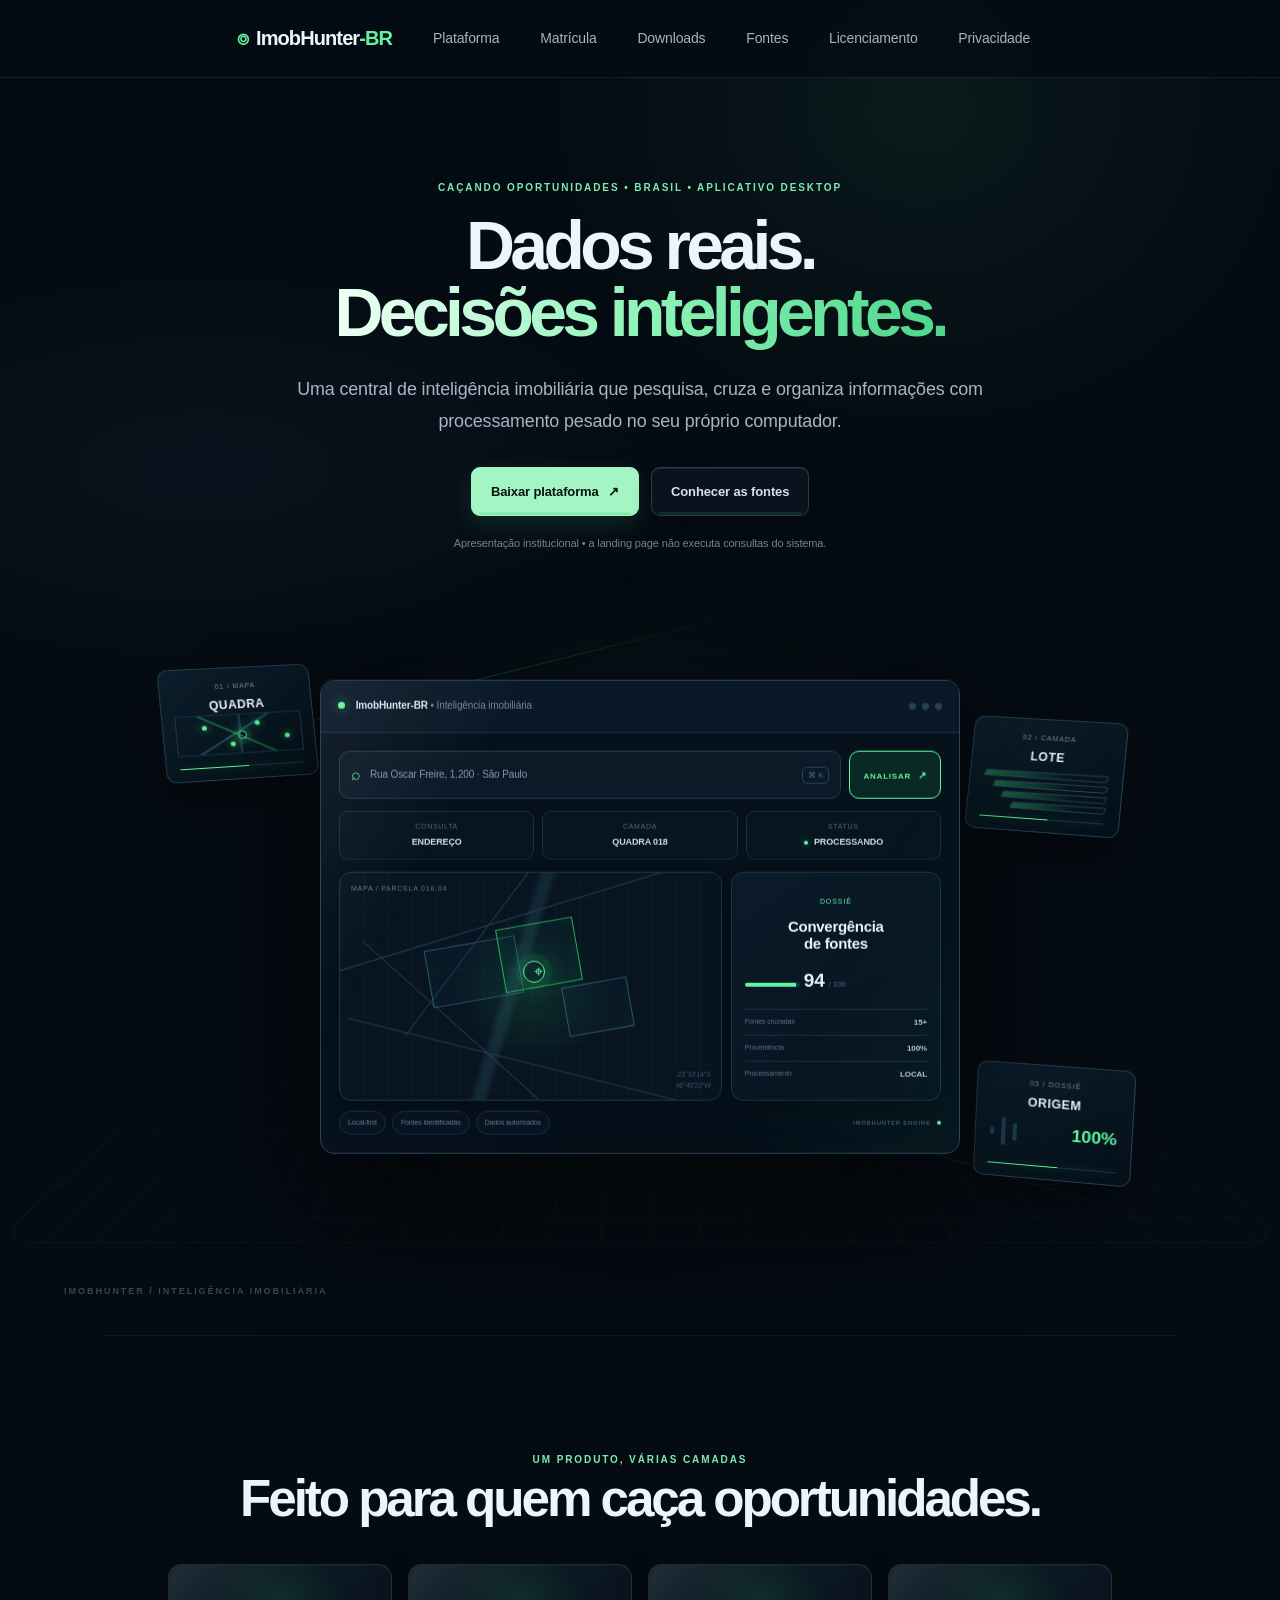
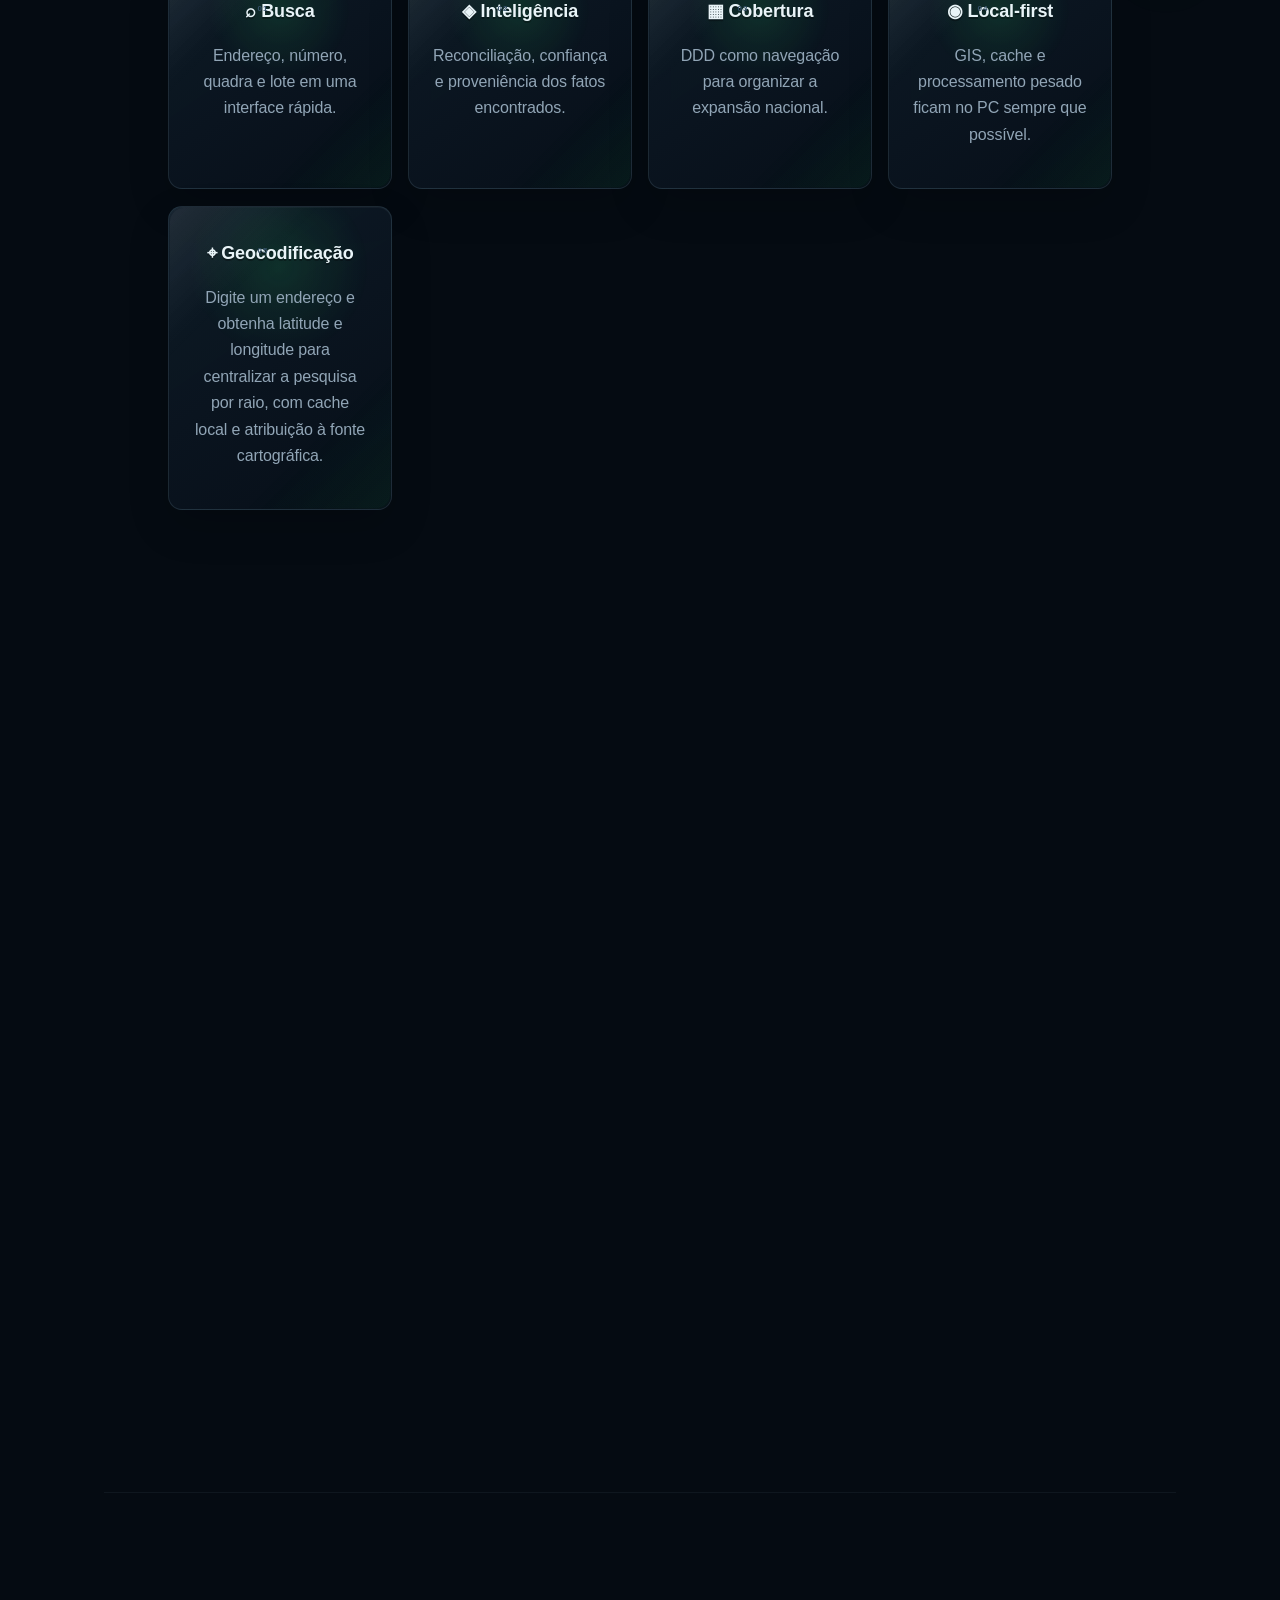
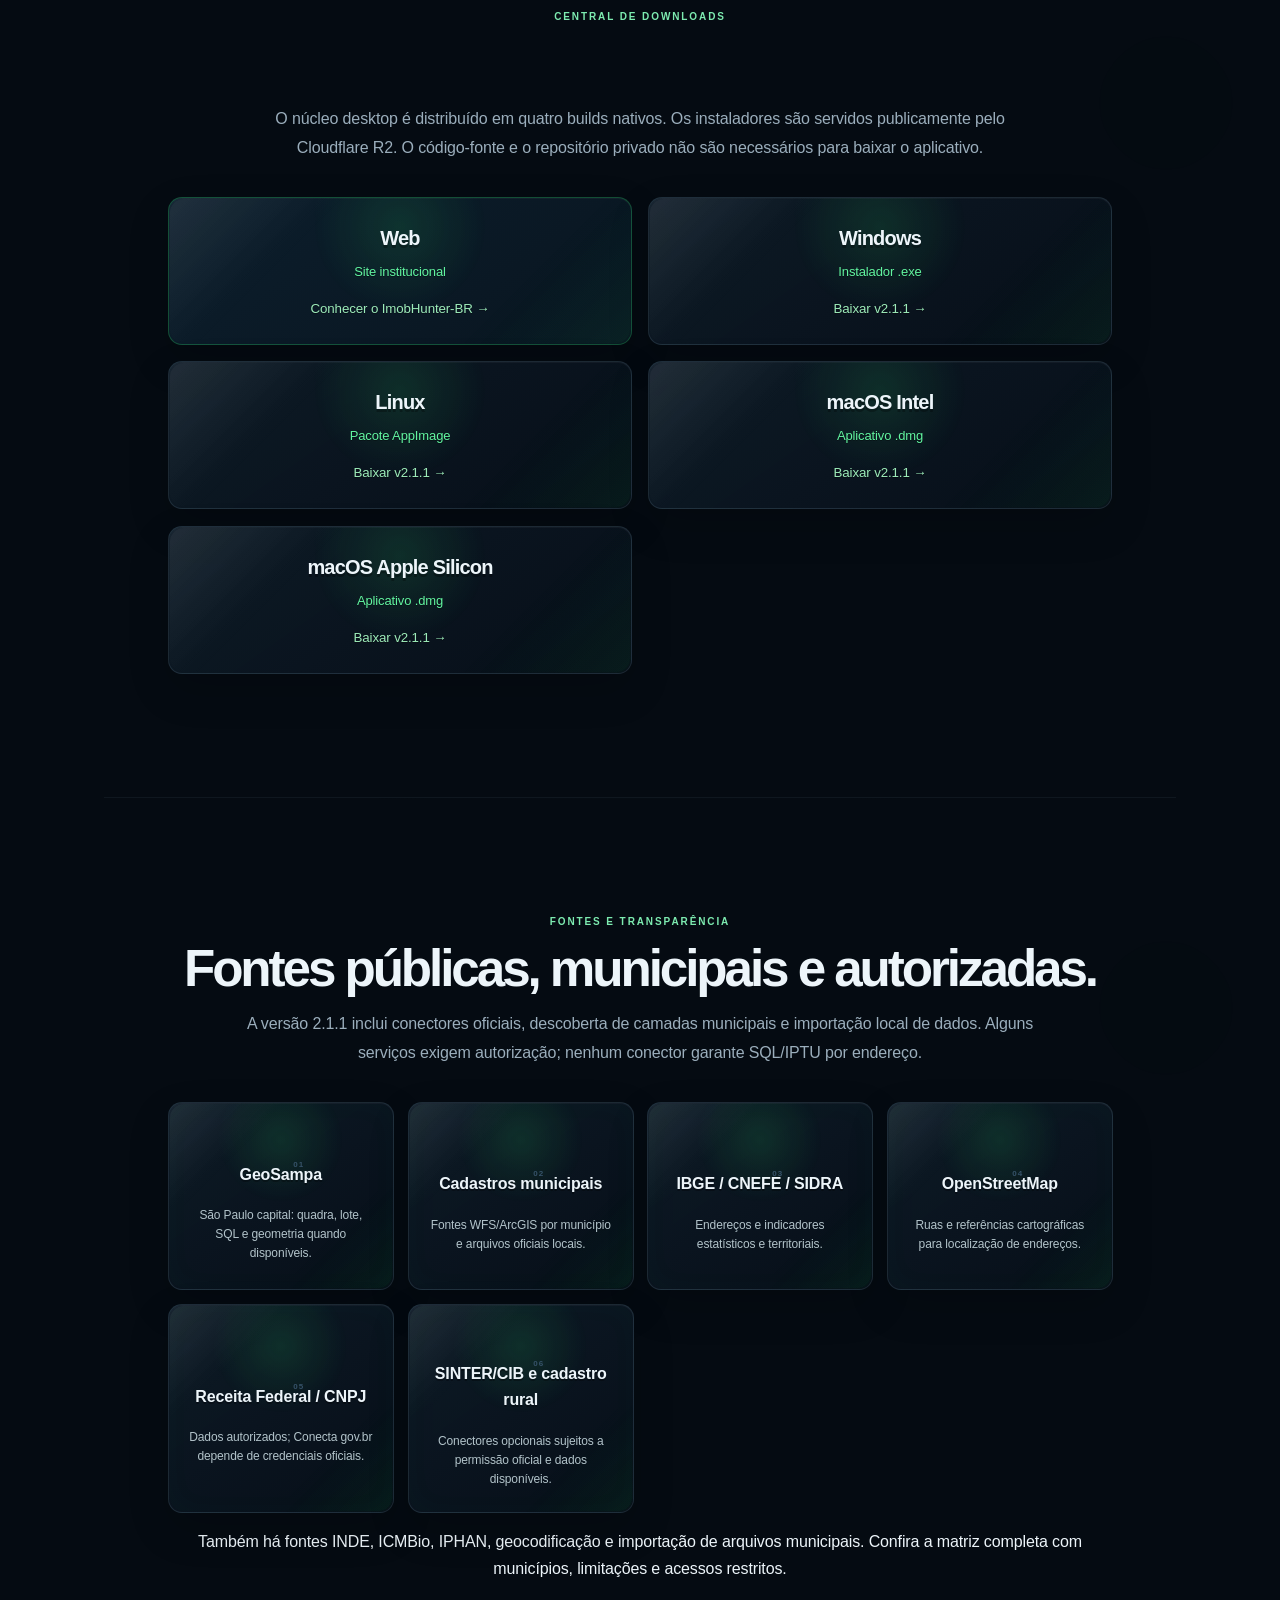
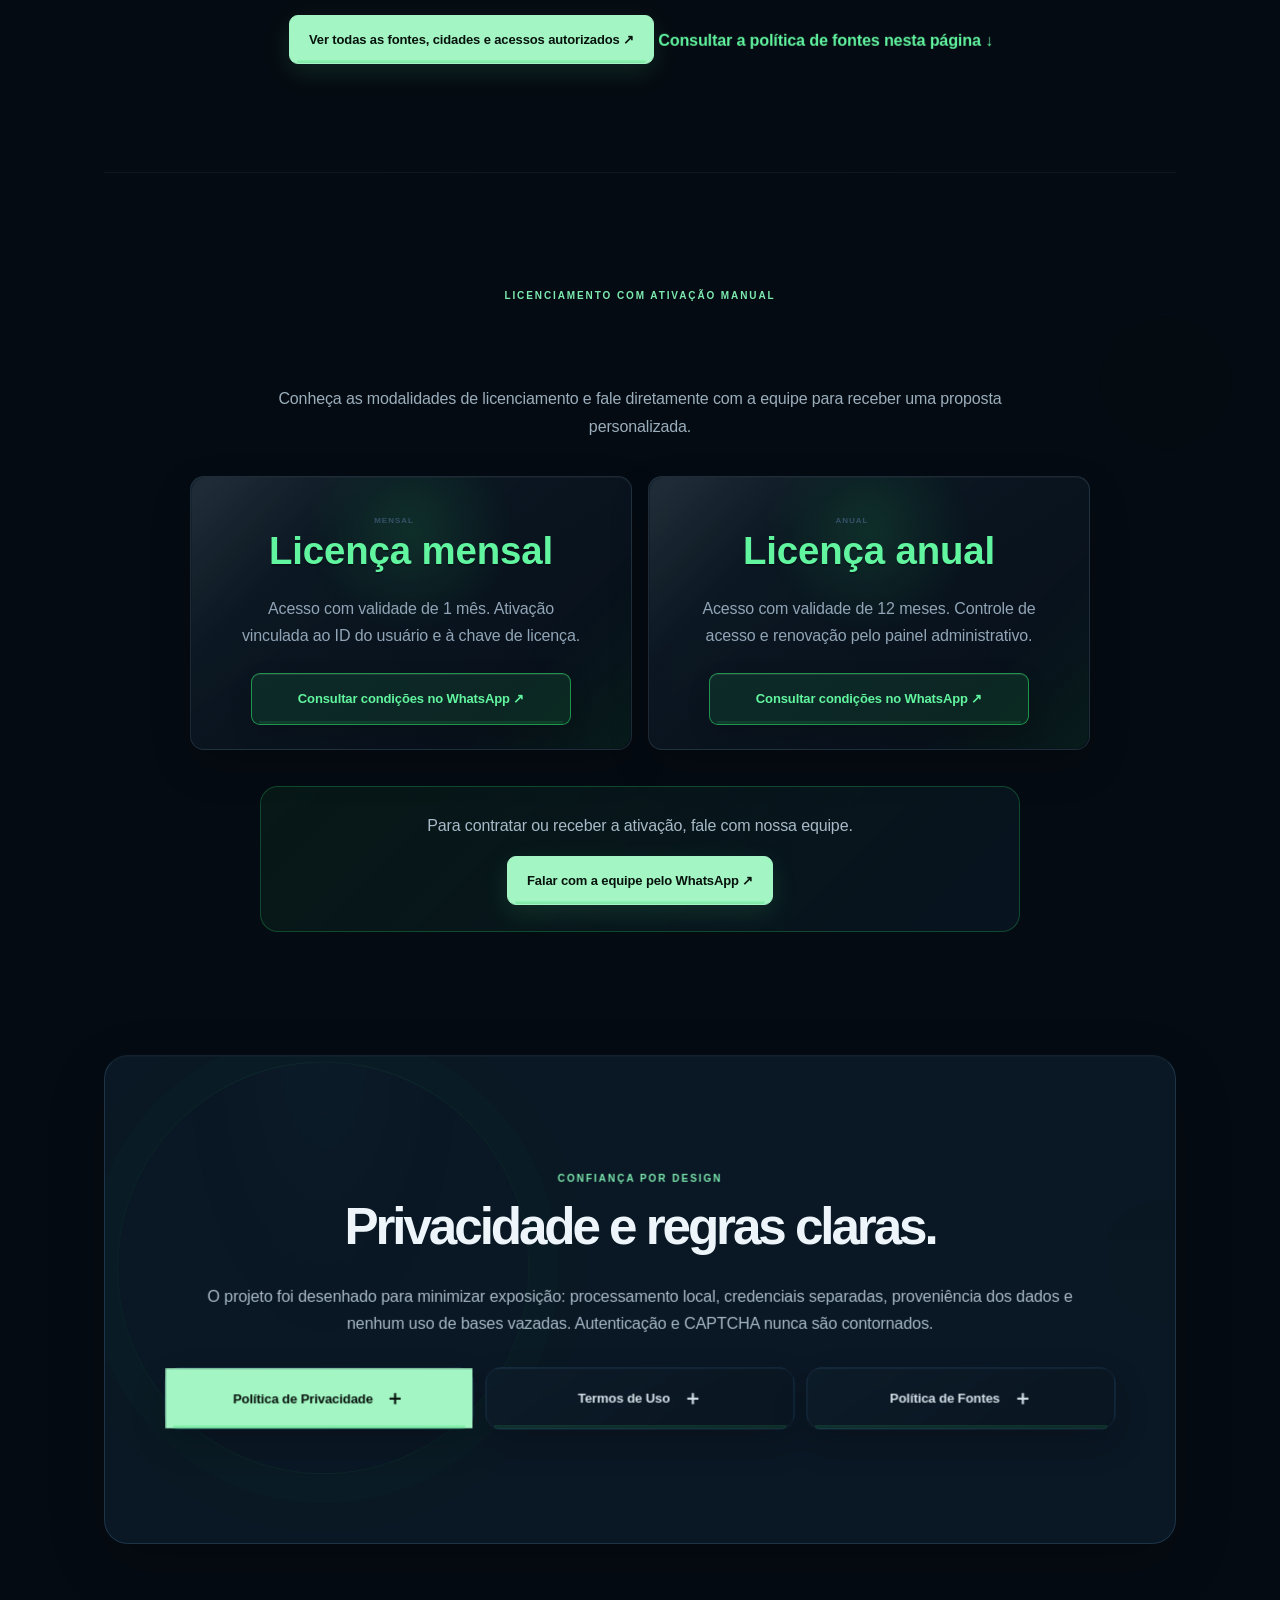
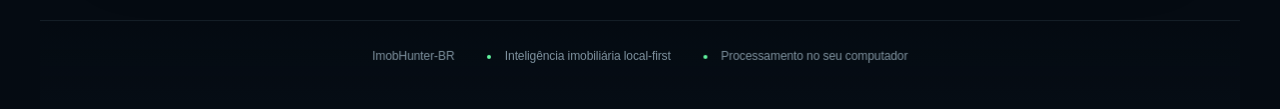
==== commit bc1f11c8: "fix(site): matriz completa em página leve, preserva budget e downloads" ====
--- a/web/index.html
+++ b/web/index.html
@@ -139,66 +139,18 @@
 
     <section id="fontes" class="depth-section">
       <p class="eyebrow">FONTES E TRANSPARÊNCIA</p>
-      <h2>Dados oficiais. Cada fonte com sua finalidade.</h2>
-      <p class="section-lead">O ImobHunter-BR inclui conectores públicos e opções de importação local. A disponibilidade de atributos e a consulta por endereço dependem de cada município ou órgão. Conector cadastrado não significa SQL/IPTU confirmado.</p>
-
-      <div class="sources-group" aria-labelledby="fontes-incluidas">
-        <div class="sources-group-heading">
-          <span class="sources-group-mark">01 / INCLUÍDAS</span>
-          <h3 id="fontes-incluidas">Fontes e recursos já presentes no aplicativo</h3>
-          <p>Consultas públicas, descoberta geográfica e importadores disponíveis na versão 2.1.1. Alguns precisam de configuração ou dados locais.</p>
-        </div>
-        <div class="sourcegrid">
-          <div class="source-card" data-tilt data-depth="11"><span class="source-index">01</span><strong>GeoSampa</strong><small>São Paulo capital: lotes, quadras, polígonos e SQL/inscrição quando retornados pela camada oficial.</small></div>
-          <div class="source-card" data-tilt data-depth="9"><span class="source-index">02</span><strong>Cadastros municipais</strong><small>Conectores WFS/ArcGIS por prefeitura, com atributos e geometria conforme serviço publicado; não abrangem automaticamente todo o estado.</small></div>
-          <div class="source-card" data-tilt data-depth="12"><span class="source-index">03</span><strong>IBGE / CNEFE / SIDRA</strong><small>Endereços e indicadores territoriais e estatísticos. Não fornecem SQL, matrícula nem renda individual.</small></div>
-          <div class="source-card" data-tilt data-depth="10"><span class="source-index">04</span><strong>OpenStreetMap</strong><small>Ruas, endereços, referências geográficas e localização complementar, respeitando licença e atribuição.</small></div>
-          <div class="source-card" data-tilt data-depth="8"><span class="source-index">05</span><strong>INDE e geosserviços</strong><small>Descoberta de catálogos, serviços e camadas geográficas públicas; descoberta não comprova cadastro fiscal.</small></div>
-          <div class="source-card" data-tilt data-depth="14"><span class="source-index">06</span><strong>ICMBio e IPHAN</strong><small>Contexto ambiental, conservação e patrimônio cultural, sem substituir informações cartoriais ou fiscais.</small></div>
-          <div class="source-card" data-tilt data-depth="13"><span class="source-index">07</span><strong>Receita Federal / CNPJ</strong><small>Importação autorizada de dados de empresas e enriquecimento por CNPJ; a API Conecta gov.br é opcional e autenticada.</small></div>
-          <div class="source-card" data-tilt data-depth="9"><span class="source-index">08</span><strong>Geocodificação nacional</strong><small>Localização de endereços e apoio a pesquisas por mapa e raio. Coordenadas não identificam, sozinhas, um lote fiscal.</small></div>
-          <div class="source-card" data-tilt data-depth="12"><span class="source-index">09</span><strong>Fontes municipais próprias</strong><small>Adicionar fonte por município/UF, testar WFS ou ArcGIS REST e importar arquivos CSV, XLSX, JSON e GeoJSON no computador.</small></div>
-          <div class="source-card" data-tilt data-depth="10"><span class="source-index">10</span><strong>IPTU e dados locais</strong><small>Adaptadores para arquivos municipais autorizados; Recife conta com importador local de CSV. Arquivos brutos não vêm nos instaladores.</small></div>
-          <div class="source-card" data-tilt data-depth="8"><span class="source-index">11</span><strong>Cadastro rural</strong><small>Conectores SICAR/CAR, SIGEF, SNCR/INCRA e CNIR; acesso e conteúdo dependem da fonte e de permissões.</small></div>
-          <div class="source-card" data-tilt data-depth="11"><span class="source-index">12</span><strong>Geocodificação por CNPJ</strong><small>Relaciona estabelecimentos selecionados a endereços e coordenadas disponíveis; não significa descobrir todas as empresas de um raio.</small></div>
-        </div>
-      </div>
-
-      <div class="sources-group sources-municipal" aria-labelledby="fontes-municipais">
-        <div class="sources-group-heading">
-          <span class="sources-group-mark">02 / MUNICIPAIS</span>
-          <h3 id="fontes-municipais">Municípios com conectores, camadas ou referências cadastradas</h3>
-          <p>A pesquisa usa a fonte de cada localidade. A existência de um serviço no catálogo não garante SQL/IPTU, quadra ou lote por endereço.</p>
-        </div>
-        <div class="sources-localities" aria-label="Localidades previstas no catálogo do aplicativo">
-          <p><strong>São Paulo</strong><span>São Paulo capital, Praia Grande, Santos, Bertioga, Mogi das Cruzes, Campinas, Santo André e Jundiaí</span></p>
-          <p><strong>Minas Gerais</strong><span>Belo Horizonte e Juiz de Fora</span></p>
-          <p><strong>Rio de Janeiro</strong><span>Rio de Janeiro capital</span></p>
-          <p><strong>Distrito Federal</strong><span>Brasília</span></p>
-          <p><strong>Goiás</strong><span>Goiânia</span></p>
-          <p><strong>Santa Catarina</strong><span>Blumenau, Joinville e São Bento do Sul</span></p>
-          <p><strong>Rio Grande do Sul</strong><span>Caxias do Sul e Porto Alegre</span></p>
-          <p><strong>Pernambuco</strong><span>Recife</span></p>
-        </div>
-        <p class="sources-notice">Limites conhecidos: Bertioga, Recife e Caxias do Sul tiveram indisponibilidade de serviços em testes; Santo André, Campinas e Jundiaí contam com camadas ou portais de referência, mas não com consulta fiscal automática homologada para todo endereço. Resultados cadastrais variam conforme a prefeitura.</p>
-      </div>
-
-      <div class="sources-group sources-restricted" aria-labelledby="fontes-restritas">
-        <div class="sources-group-heading">
-          <span class="sources-group-mark">03 / ACESSO AUTORIZADO</span>
-          <h3 id="fontes-restritas">Integrações condicionadas a credenciais oficiais</h3>
-          <p>Essas fontes não são liberadas por uma licença do ImobHunter. Dependem de habilitação, contrato ou credenciais fornecidas pelo órgão responsável e, em alguns casos, de desenvolvimento adicional.</p>
-        </div>
-        <div class="sourcegrid sourcegrid-restricted">
-          <div class="source-card" data-tilt data-depth="11"><span class="source-index">01</span><strong>Conecta gov.br / CNPJ</strong><small>Conector opcional para serviços Básica, Empresa e QSA. Requer client ID, secret, usuário autorizado e aprovação no serviço.</small><span class="source-access">Conector opcional · credenciais oficiais</span></div>
-          <div class="source-card" data-tilt data-depth="10"><span class="source-index">02</span><strong>SINTER / CIB</strong><small>Conector para dados autorizados por arquivo ou API configurada. Token e permissão institucional não são fornecidos pelo aplicativo.</small><span class="source-access">Conector condicionado · autorização</span></div>
-          <div class="source-card" data-tilt data-depth="9"><span class="source-index">03</span><strong>SNCR / CNIR / SIGEF</strong><small>Algumas consultas e extratos rurais exigem autenticação e perfil habilitado no serviço oficial.</small><span class="source-access">Conectores presentes · acesso variável</span></div>
-          <div class="source-card" data-tilt data-depth="12"><span class="source-index">04</span><strong>IPTU municipal restrito</strong><small>Integração por convênio, API ou exportação autorizada da prefeitura. Login em portal com CAPTCHA não é integração automática.</small><span class="source-access">Sob análise · sem acesso universal</span></div>
-          <div class="source-card" data-tilt data-depth="8"><span class="source-index">05</span><strong>Cartórios / RI Digital</strong><small>Consulta documental e matrícula dependem de canais oficiais e autorização. Não há busca nacional irrestrita por endereço já integrada.</small><span class="source-access">Possível parceria · não integrada</span></div>
-          <div class="source-card" data-tilt data-depth="11"><span class="source-index">06</span><strong>Camadas municipais privadas</strong><small>APIs restritas de GeoServer/ArcGIS podem exigir convênio, token e um adaptador específico; não basta cadastrar um link protegido.</small><span class="source-access">Sob análise · conforme município</span></div>
-        </div>
-      </div>
-      <p class="sources-footnote">Segurança: senhas, tokens e chaves de acesso nunca são solicitados nesta página ou incorporados aos instaladores. O tratamento deve ocorrer por integração autorizada e configuração protegida. Não contornamos autenticação, CAPTCHA ou restrições de acesso; nenhuma fonte garante proprietário, débito ou matrícula.</p>
+      <h2>Fontes públicas, municipais e autorizadas.</h2>
+      <p class="section-lead">A versão 2.1.1 inclui conectores oficiais, descoberta de camadas municipais e importação local de dados. Alguns serviços exigem autorização; nenhum conector garante SQL/IPTU por endereço.</p>
+      <div class="sourcegrid">
+        <div class="source-card" data-tilt data-depth="11"><span class="source-index">01</span><strong>GeoSampa</strong><small>São Paulo capital: quadra, lote, SQL e geometria quando disponíveis.</small></div>
+        <div class="source-card" data-tilt data-depth="9"><span class="source-index">02</span><strong>Cadastros municipais</strong><small>Fontes WFS/ArcGIS por município e arquivos oficiais locais.</small></div>
+        <div class="source-card" data-tilt data-depth="12"><span class="source-index">03</span><strong>IBGE / CNEFE / SIDRA</strong><small>Endereços e indicadores estatísticos e territoriais.</small></div>
+        <div class="source-card" data-tilt data-depth="10"><span class="source-index">04</span><strong>OpenStreetMap</strong><small>Ruas e referências cartográficas para localização de endereços.</small></div>
+        <div class="source-card" data-tilt data-depth="8"><span class="source-index">05</span><strong>Receita Federal / CNPJ</strong><small>Dados autorizados; Conecta gov.br depende de credenciais oficiais.</small></div>
+        <div class="source-card" data-tilt data-depth="14"><span class="source-index">06</span><strong>SINTER/CIB e cadastro rural</strong><small>Conectores opcionais sujeitos a permissão oficial e dados disponíveis.</small></div>
+      </div>
+      <p class="sources-summary">Também há fontes INDE, ICMBio, IPHAN, geocodificação e importação de arquivos municipais. Confira a matriz completa com municípios, limitações e acessos restritos.</p>
+      <a class="button primary sources-cta" href="fontes.html">Ver todas as fontes, cidades e acessos autorizados ↗</a>
       <a class="textlink" href="#privacidade">Consultar a política de fontes nesta página ↓</a>
     </section>
 
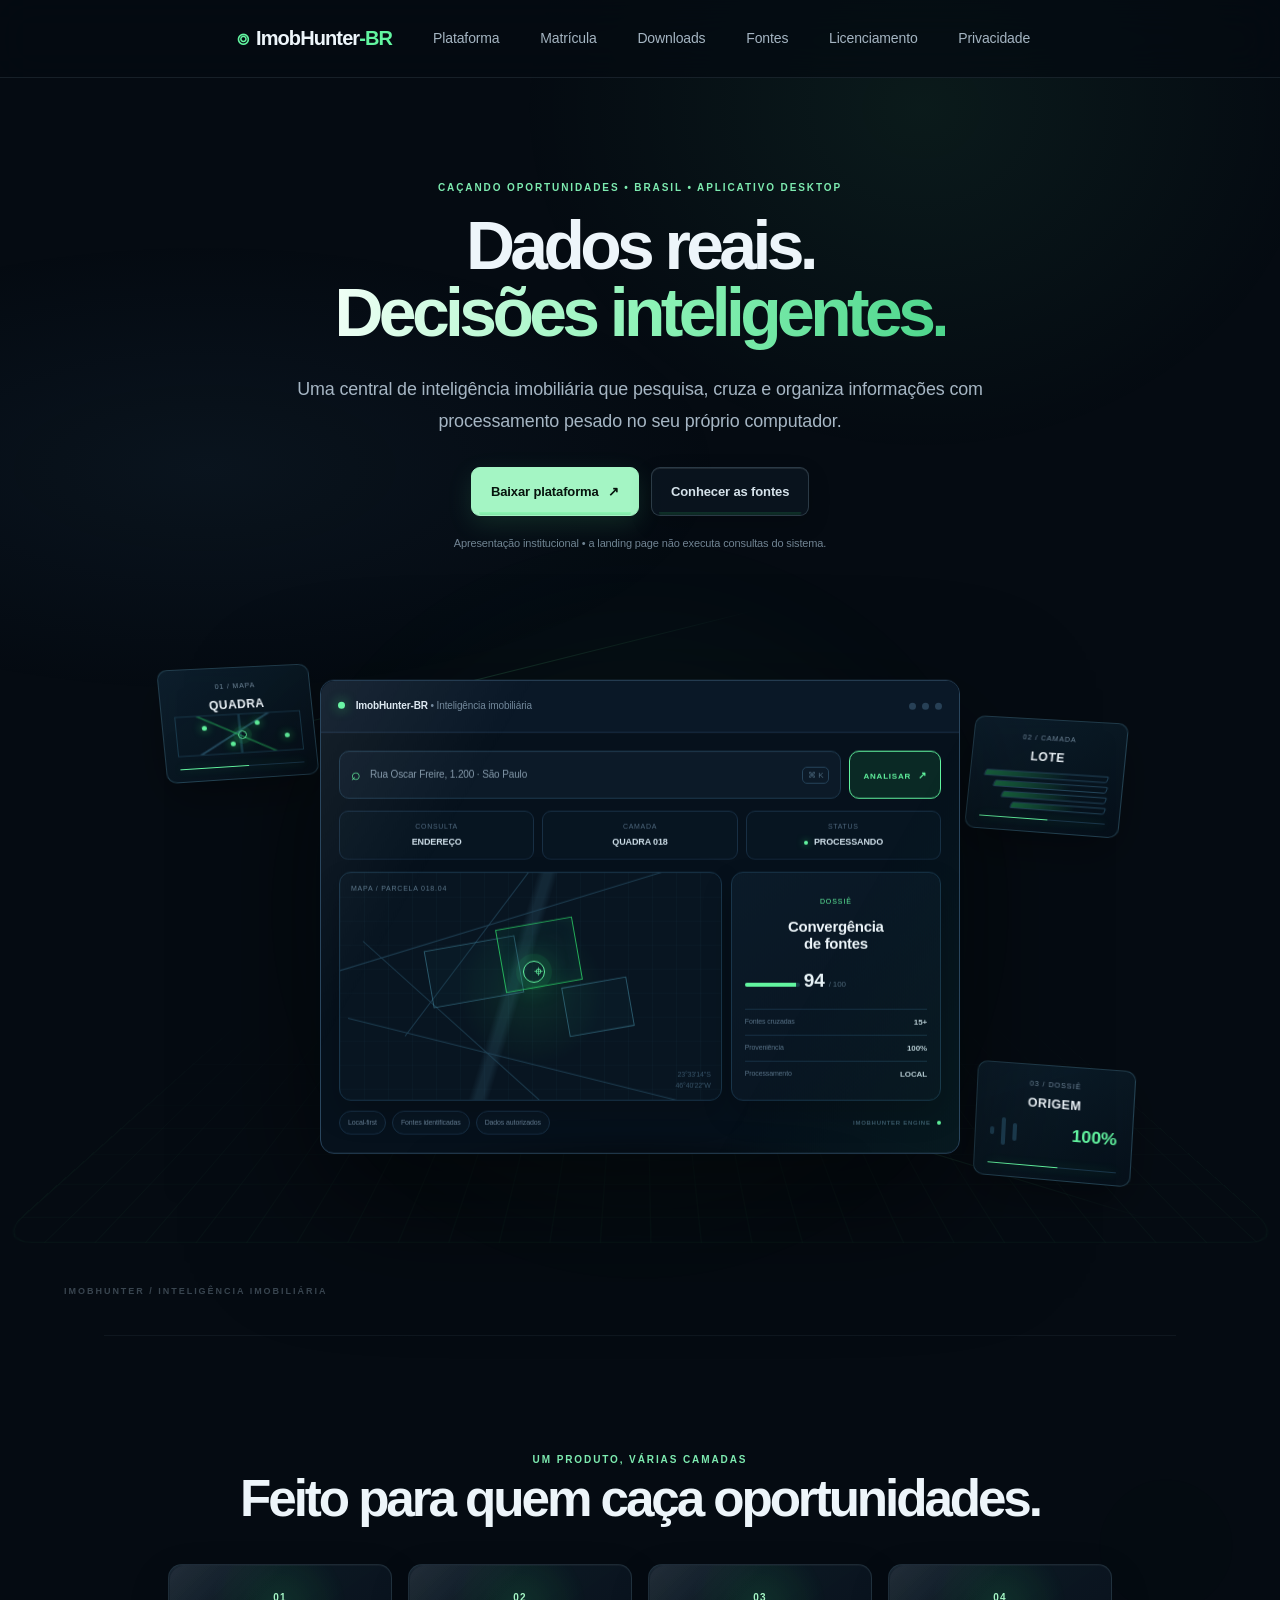
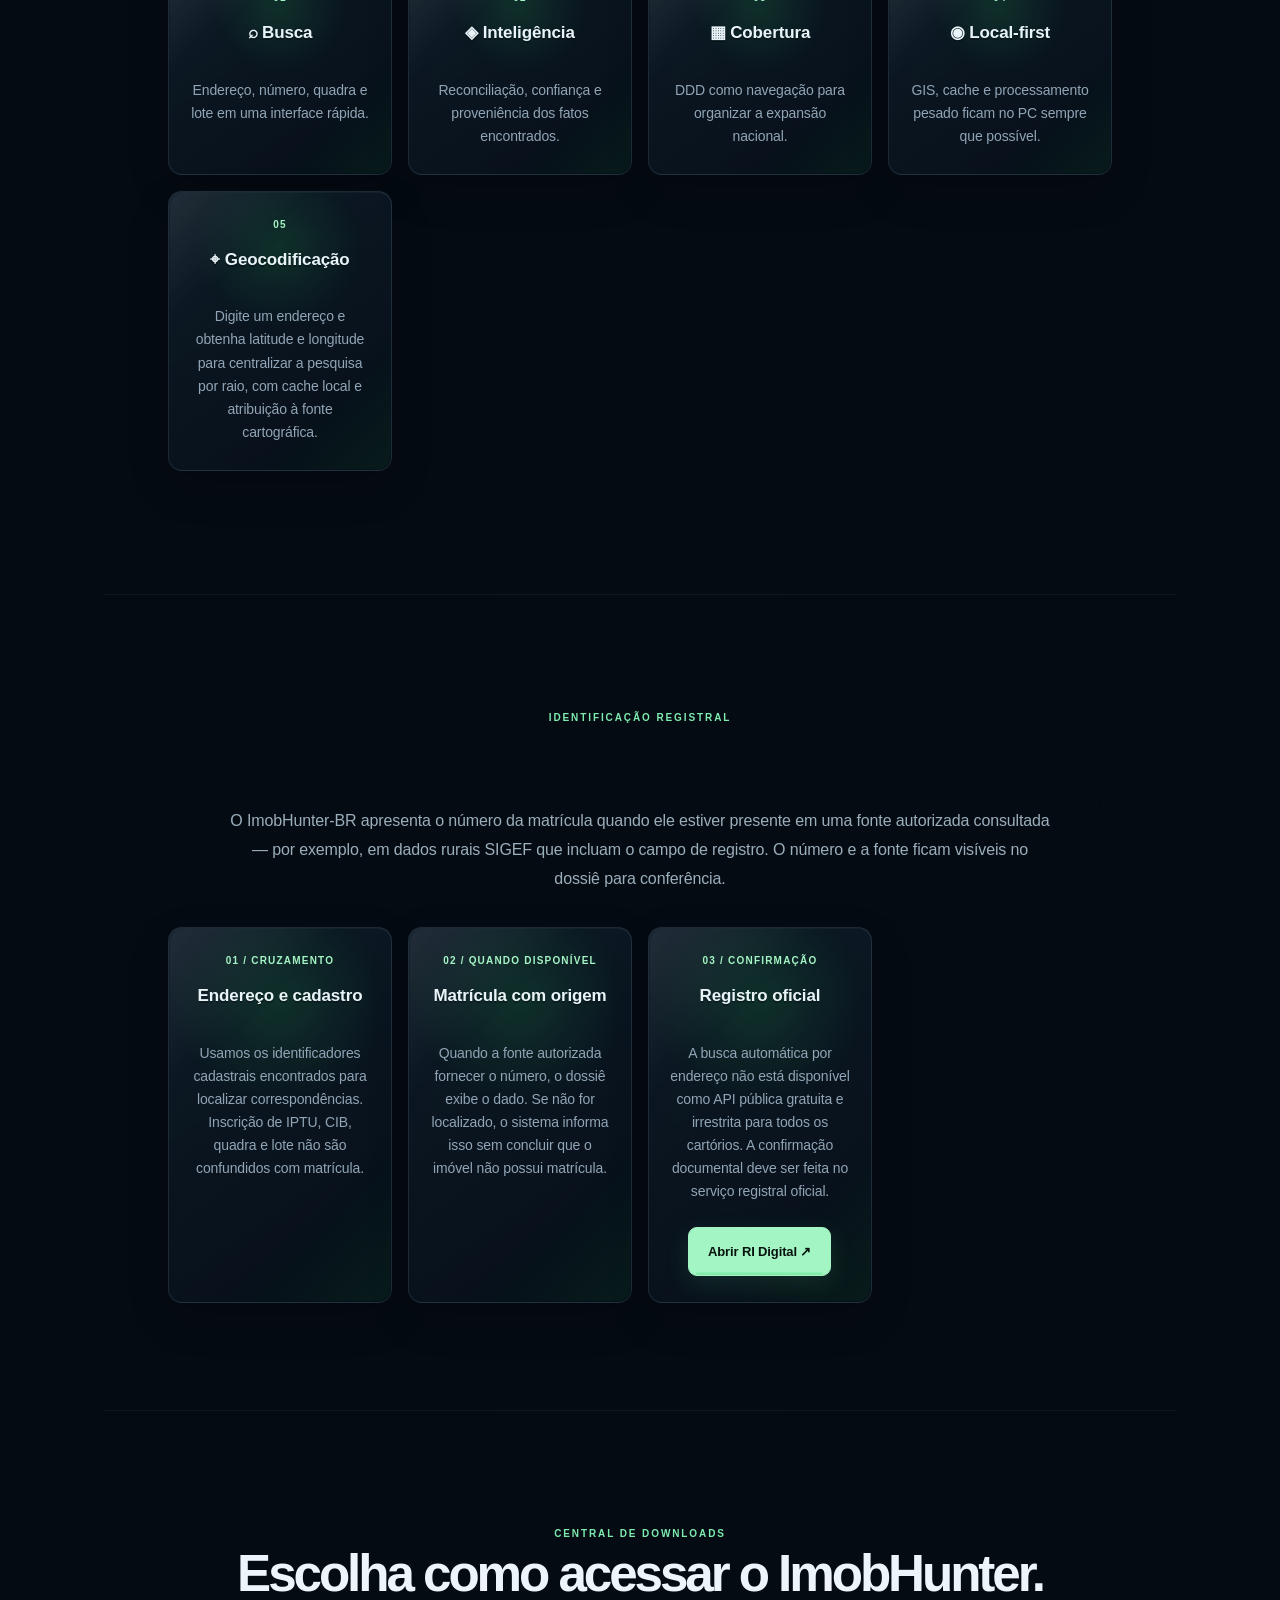
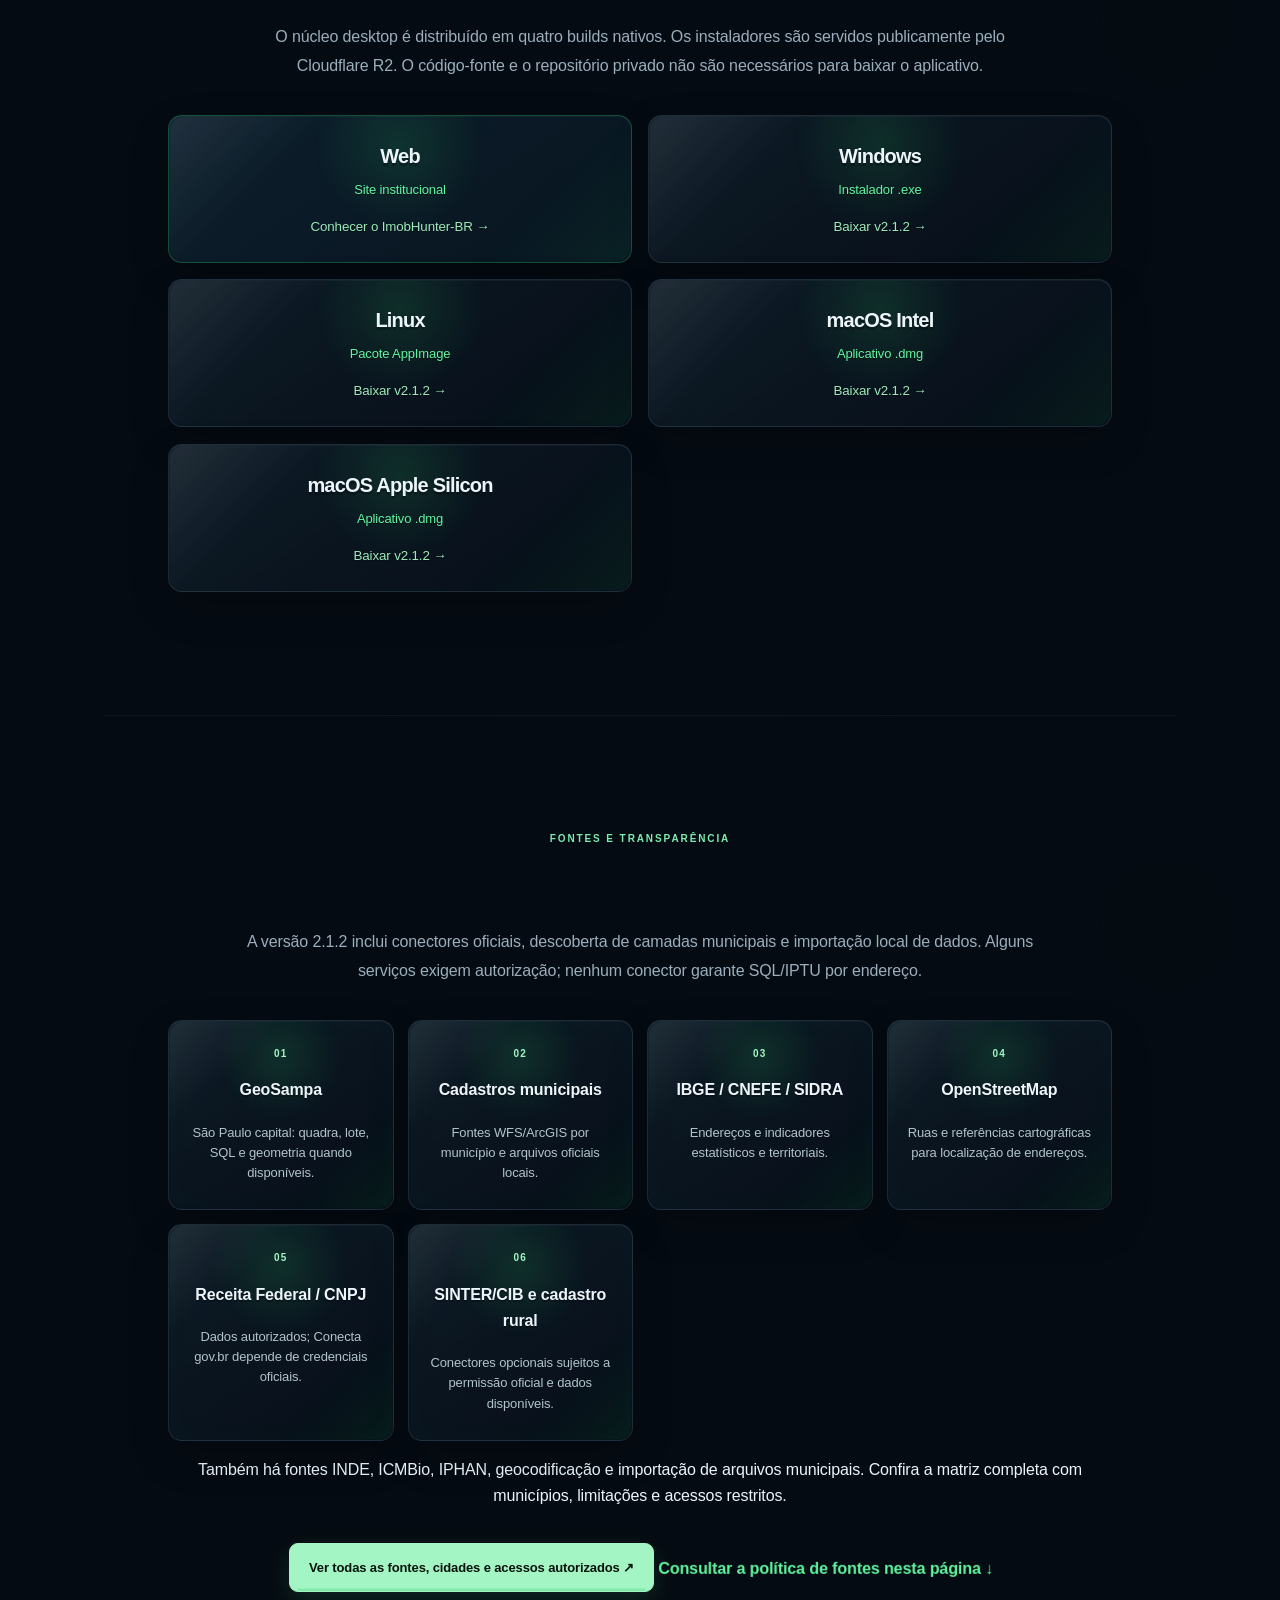
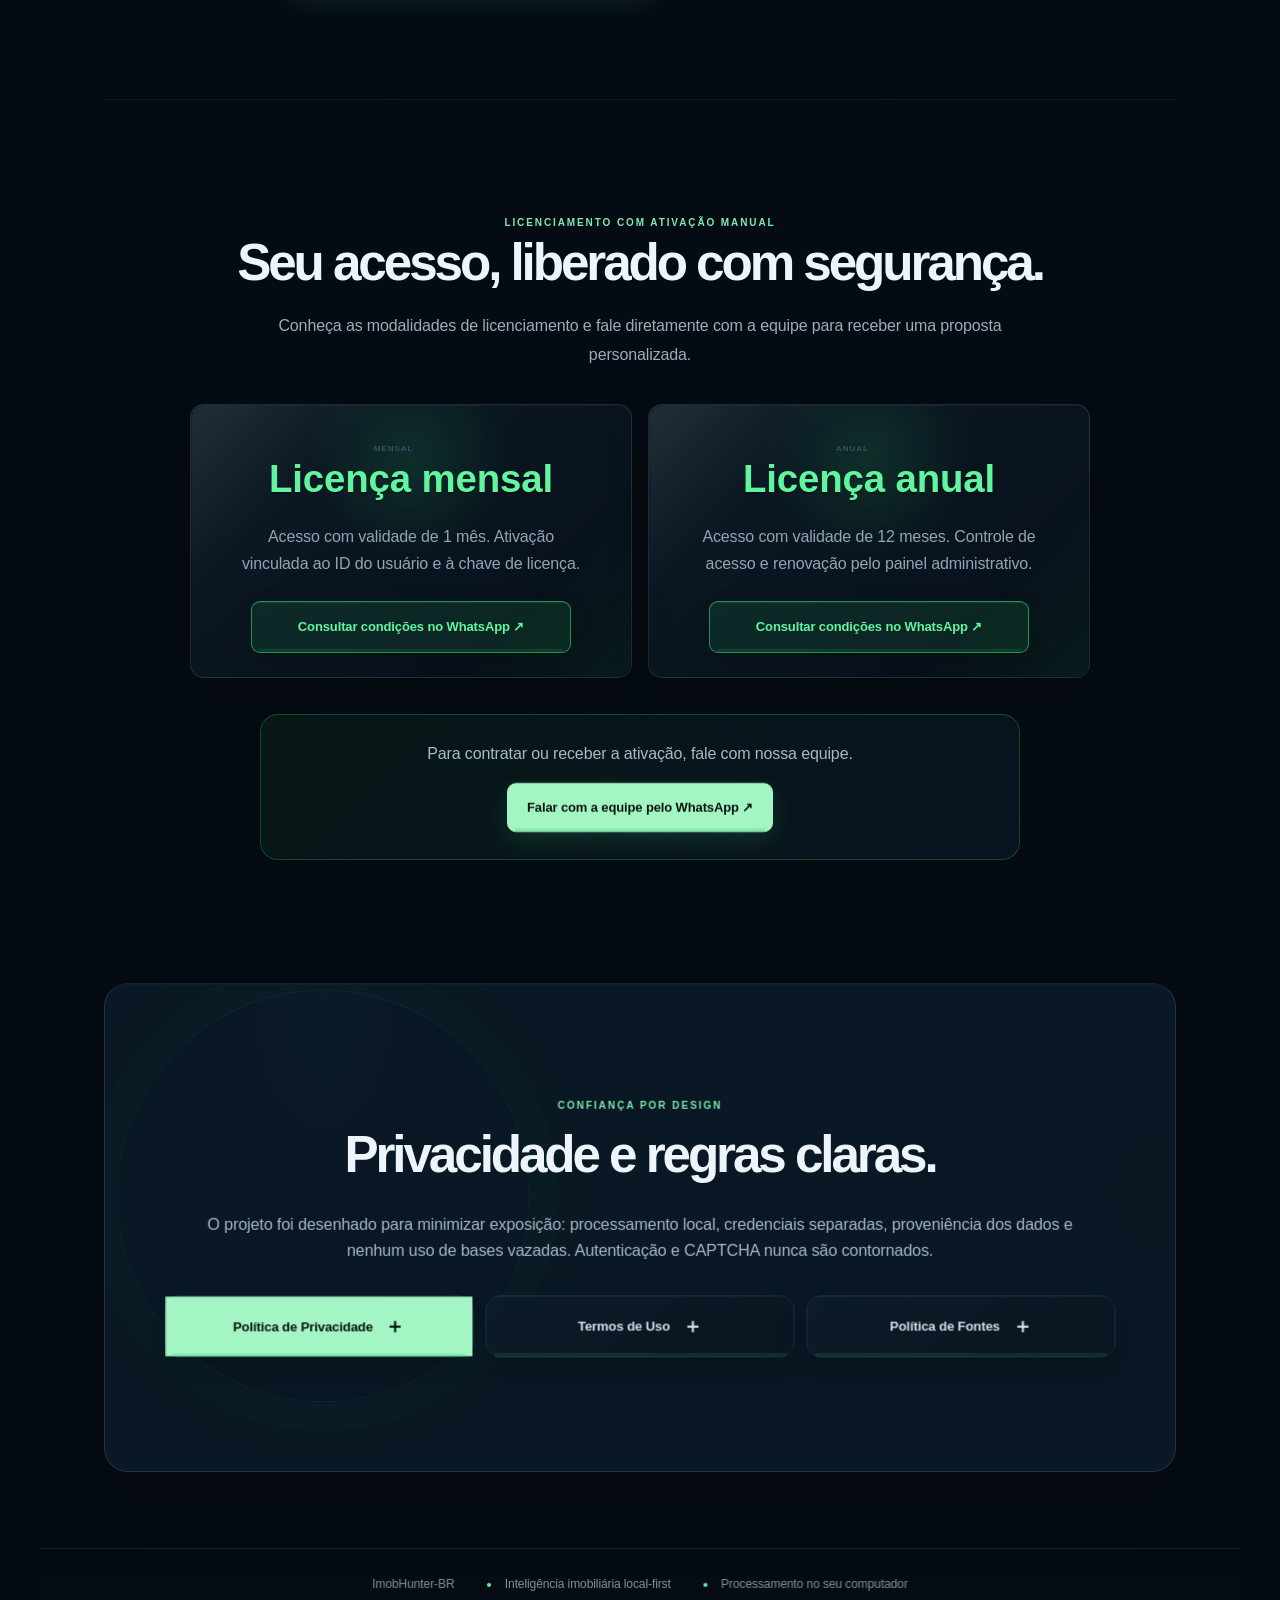
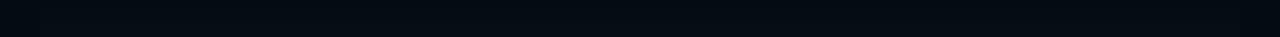
==== commit 6db78974: "web: apontar downloads para quatro instaladores v2.1.2 validados no R2" ====
--- a/web/index.html
+++ b/web/index.html
@@ -130,17 +130,17 @@
       <p class="section-lead">O núcleo desktop é distribuído em quatro builds nativos. Os instaladores são servidos publicamente pelo Cloudflare R2. O código-fonte e o repositório privado não são necessários para baixar o aplicativo.</p>
       <div class="downloads">
         <a href="#inicio" class="download web-platform" data-tilt data-depth="10"><strong>Web</strong><span>Site institucional</span><small>Conhecer o ImobHunter-BR →</small></a>
-        <a href="https://pub-6bd1ab819504434691f4832d98de3cb6.r2.dev/ImobHunter-BR-Setup-Windows-2.1.1.exe" target="_blank" rel="noopener noreferrer" class="download" data-download-direct aria-label="Baixar ImobHunter-BR para Windows" data-tilt data-depth="12"><strong>Windows</strong><span>Instalador .exe</span><small>Baixar v2.1.1 →</small></a>
-        <a href="https://pub-6bd1ab819504434691f4832d98de3cb6.r2.dev/ImobHunter-BR-Linux.AppImage" target="_blank" rel="noopener noreferrer" class="download" data-download-direct aria-label="Baixar ImobHunter-BR para Linux" data-tilt data-depth="11"><strong>Linux</strong><span>Pacote AppImage</span><small>Baixar v2.1.1 →</small></a>
-        <a href="https://pub-6bd1ab819504434691f4832d98de3cb6.r2.dev/ImobHunter-BR-macOS-Intel.dmg" target="_blank" rel="noopener noreferrer" class="download" data-download-direct aria-label="Baixar ImobHunter-BR para macOS Intel" data-tilt data-depth="13"><strong>macOS Intel</strong><span>Aplicativo .dmg</span><small>Baixar v2.1.1 →</small></a>
-        <a href="https://pub-6bd1ab819504434691f4832d98de3cb6.r2.dev/ImobHunter-BR-macOS-AppleSilicon.dmg" target="_blank" rel="noopener noreferrer" class="download" data-download-direct aria-label="Baixar ImobHunter-BR para macOS Apple Silicon" data-tilt data-depth="14"><strong>macOS Apple Silicon</strong><span>Aplicativo .dmg</span><small>Baixar v2.1.1 →</small></a>
+        <a href="https://pub-6bd1ab819504434691f4832d98de3cb6.r2.dev/releases/v2.1.2/ImobHunter-BR-Setup-Windows.exe" target="_blank" rel="noopener noreferrer" class="download" data-download-direct aria-label="Baixar ImobHunter-BR para Windows" data-tilt data-depth="12"><strong>Windows</strong><span>Instalador .exe</span><small>Baixar v2.1.2 →</small></a>
+        <a href="https://pub-6bd1ab819504434691f4832d98de3cb6.r2.dev/releases/v2.1.2/ImobHunter-BR-Linux.AppImage" target="_blank" rel="noopener noreferrer" class="download" data-download-direct aria-label="Baixar ImobHunter-BR para Linux" data-tilt data-depth="11"><strong>Linux</strong><span>Pacote AppImage</span><small>Baixar v2.1.2 →</small></a>
+        <a href="https://pub-6bd1ab819504434691f4832d98de3cb6.r2.dev/releases/v2.1.2/ImobHunter-BR-macOS-Intel.dmg" target="_blank" rel="noopener noreferrer" class="download" data-download-direct aria-label="Baixar ImobHunter-BR para macOS Intel" data-tilt data-depth="13"><strong>macOS Intel</strong><span>Aplicativo .dmg</span><small>Baixar v2.1.2 →</small></a>
+        <a href="https://pub-6bd1ab819504434691f4832d98de3cb6.r2.dev/releases/v2.1.2/ImobHunter-BR-macOS-AppleSilicon.dmg" target="_blank" rel="noopener noreferrer" class="download" data-download-direct aria-label="Baixar ImobHunter-BR para macOS Apple Silicon" data-tilt data-depth="14"><strong>macOS Apple Silicon</strong><span>Aplicativo .dmg</span><small>Baixar v2.1.2 →</small></a>
       </div>
     </section>
 
     <section id="fontes" class="depth-section">
       <p class="eyebrow">FONTES E TRANSPARÊNCIA</p>
       <h2>Fontes públicas, municipais e autorizadas.</h2>
-      <p class="section-lead">A versão 2.1.1 inclui conectores oficiais, descoberta de camadas municipais e importação local de dados. Alguns serviços exigem autorização; nenhum conector garante SQL/IPTU por endereço.</p>
+      <p class="section-lead">A versão 2.1.2 inclui conectores oficiais, descoberta de camadas municipais e importação local de dados. Alguns serviços exigem autorização; nenhum conector garante SQL/IPTU por endereço.</p>
       <div class="sourcegrid">
         <div class="source-card" data-tilt data-depth="11"><span class="source-index">01</span><strong>GeoSampa</strong><small>São Paulo capital: quadra, lote, SQL e geometria quando disponíveis.</small></div>
         <div class="source-card" data-tilt data-depth="9"><span class="source-index">02</span><strong>Cadastros municipais</strong><small>Fontes WFS/ArcGIS por município e arquivos oficiais locais.</small></div>
@@ -198,7 +198,7 @@
           <div class="policy-content">
             <h3>Origem, autorização e proveniência</h3>
             <p>As integrações devem utilizar fontes públicas, oficiais, licenciadas ou fornecidas/autorizadas pelo usuário. Cada resultado deve preservar, quando disponível, a origem, a data da consulta, a finalidade e o nível de confiança. Uma fonte deve poder ser desativada sem interromper todo o sistema.</p>
-            <p>A versão 2.1.1 inclui conectores para GeoSampa (São Paulo capital), cadastros municipais por localidade, IBGE/CNEFE/SIDRA, OpenStreetMap, INDE, ICMBio, IPHAN, Receita Federal/CNPJ, geocodificação, fontes municipais adicionadas pelo usuário e cadastros rurais. A geocodificação de estabelecimentos selecionados pode vincular latitude e longitude ao cadastro local por CNPJ. Conecta gov.br/CNPJ e SINTER/CIB dependem de credenciais e autorizações oficiais; outras fontes restritas podem exigir convênio e desenvolvimento específico. Conector existente não significa fonte habilitada ou retorno fiscal garantido.</p>
+            <p>A versão 2.1.2 inclui conectores para GeoSampa (São Paulo capital), cadastros municipais por localidade, IBGE/CNEFE/SIDRA, OpenStreetMap, INDE, ICMBio, IPHAN, Receita Federal/CNPJ, geocodificação, fontes municipais adicionadas pelo usuário e cadastros rurais. A geocodificação de estabelecimentos selecionados pode vincular latitude e longitude ao cadastro local por CNPJ. Conecta gov.br/CNPJ e SINTER/CIB dependem de credenciais e autorizações oficiais; outras fontes restritas podem exigir convênio e desenvolvimento específico. Conector existente não significa fonte habilitada ou retorno fiscal garantido.</p>
             <p>Dados cadastrais ou tributários não são prova definitiva de propriedade. O sistema não contorna autenticação, CAPTCHA, firewalls ou controles de acesso e não incorpora bases vazadas. Respeitam-se limites técnicos, termos de uso, atribuição e licenças aplicáveis, incluindo ODbL para OpenStreetMap.</p>
           </div>
         </details>
--- a/web/styles.css
+++ b/web/styles.css
@@ -953,3 +953,66 @@
   #fontes .sourcegrid .source-card{min-height:164px}
   #fontes .sources-notice,#fontes .sources-footnote{text-align:left}
 }
+
+
+/* Hover readability: text and card indices must stay in normal layout, not stacked 3D planes. */
+:is(#plataforma,#matricula) .cards article,
+#fontes .sourcegrid .source-card{
+  display:flex;
+  flex-direction:column;
+  align-items:center;
+  justify-content:flex-start;
+  gap:11px;
+  padding:26px 20px;
+  transform:none!important;
+  transform-style:flat!important;
+  will-change:auto;
+}
+:is(#plataforma,#matricula) .cards article:hover,
+#fontes .sourcegrid .source-card:hover{
+  transform:translateY(-3px)!important;
+}
+:is(#plataforma,#matricula) .cards article .card-index,
+#fontes .sourcegrid .source-card .source-index{
+  position:static;
+  inset:auto;
+  display:block;
+  flex:0 0 auto;
+  margin:0 auto 6px;
+  color:#a4f5c4;
+  font-size:10px;
+  line-height:1.35;
+  transform:none!important;
+}
+:is(#plataforma,#matricula) .cards article > b,
+:is(#plataforma,#matricula) .cards article > p,
+#fontes .sourcegrid .source-card > strong,
+#fontes .sourcegrid .source-card > small{
+  position:relative;
+  z-index:4;
+  width:auto;
+  max-width:100%;
+  margin-left:auto;
+  margin-right:auto;
+  transform:none!important;
+}
+:is(#plataforma,#matricula) .cards article > b{
+  display:block;
+  min-height:2.7em;
+  font-size:17px;
+  line-height:1.35;
+}
+:is(#plataforma,#matricula) .cards article > p{
+  margin-top:0;
+  margin-bottom:0;
+  font-size:14px;
+  line-height:1.65;
+}
+#fontes .sourcegrid .source-card > small{
+  font-size:13px;
+  line-height:1.55;
+}
+@media(max-width:700px){
+  :is(#plataforma,#matricula) .cards article,
+  #fontes .sourcegrid .source-card{padding:22px 18px}
+}
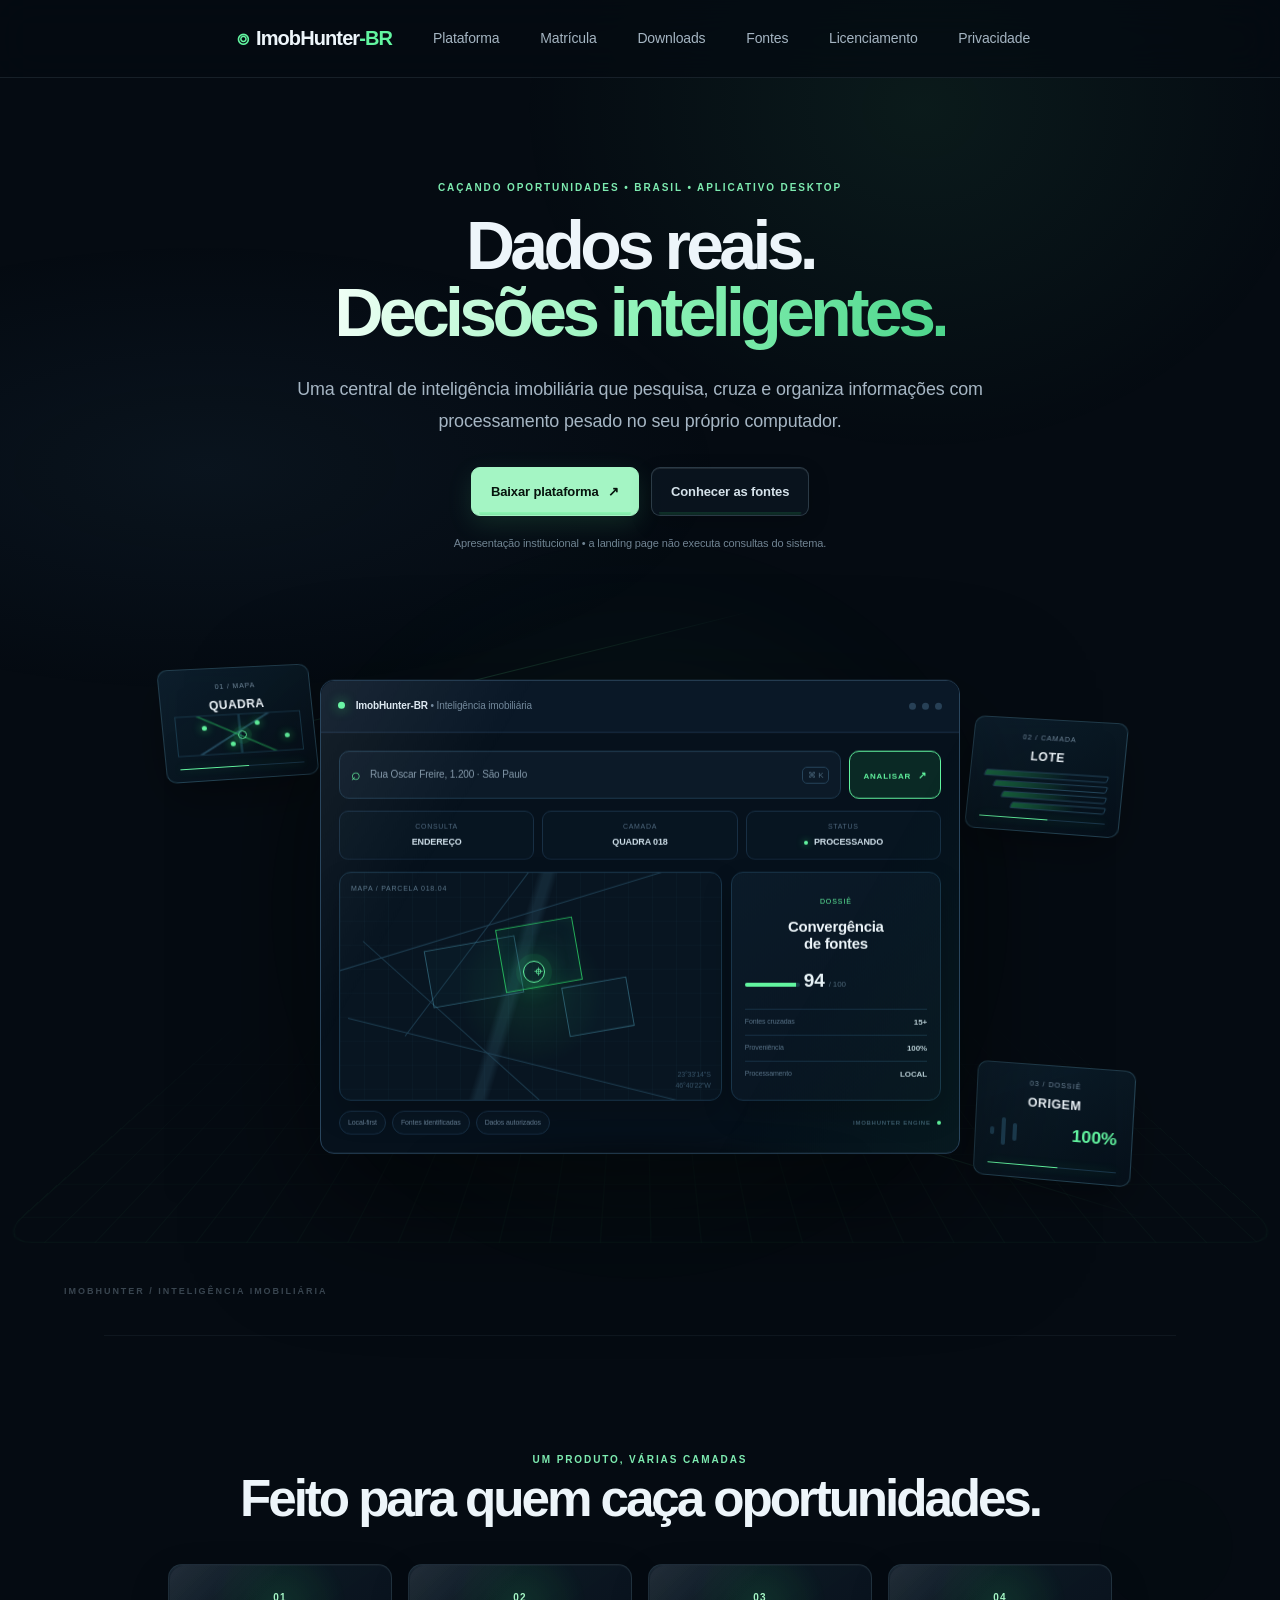
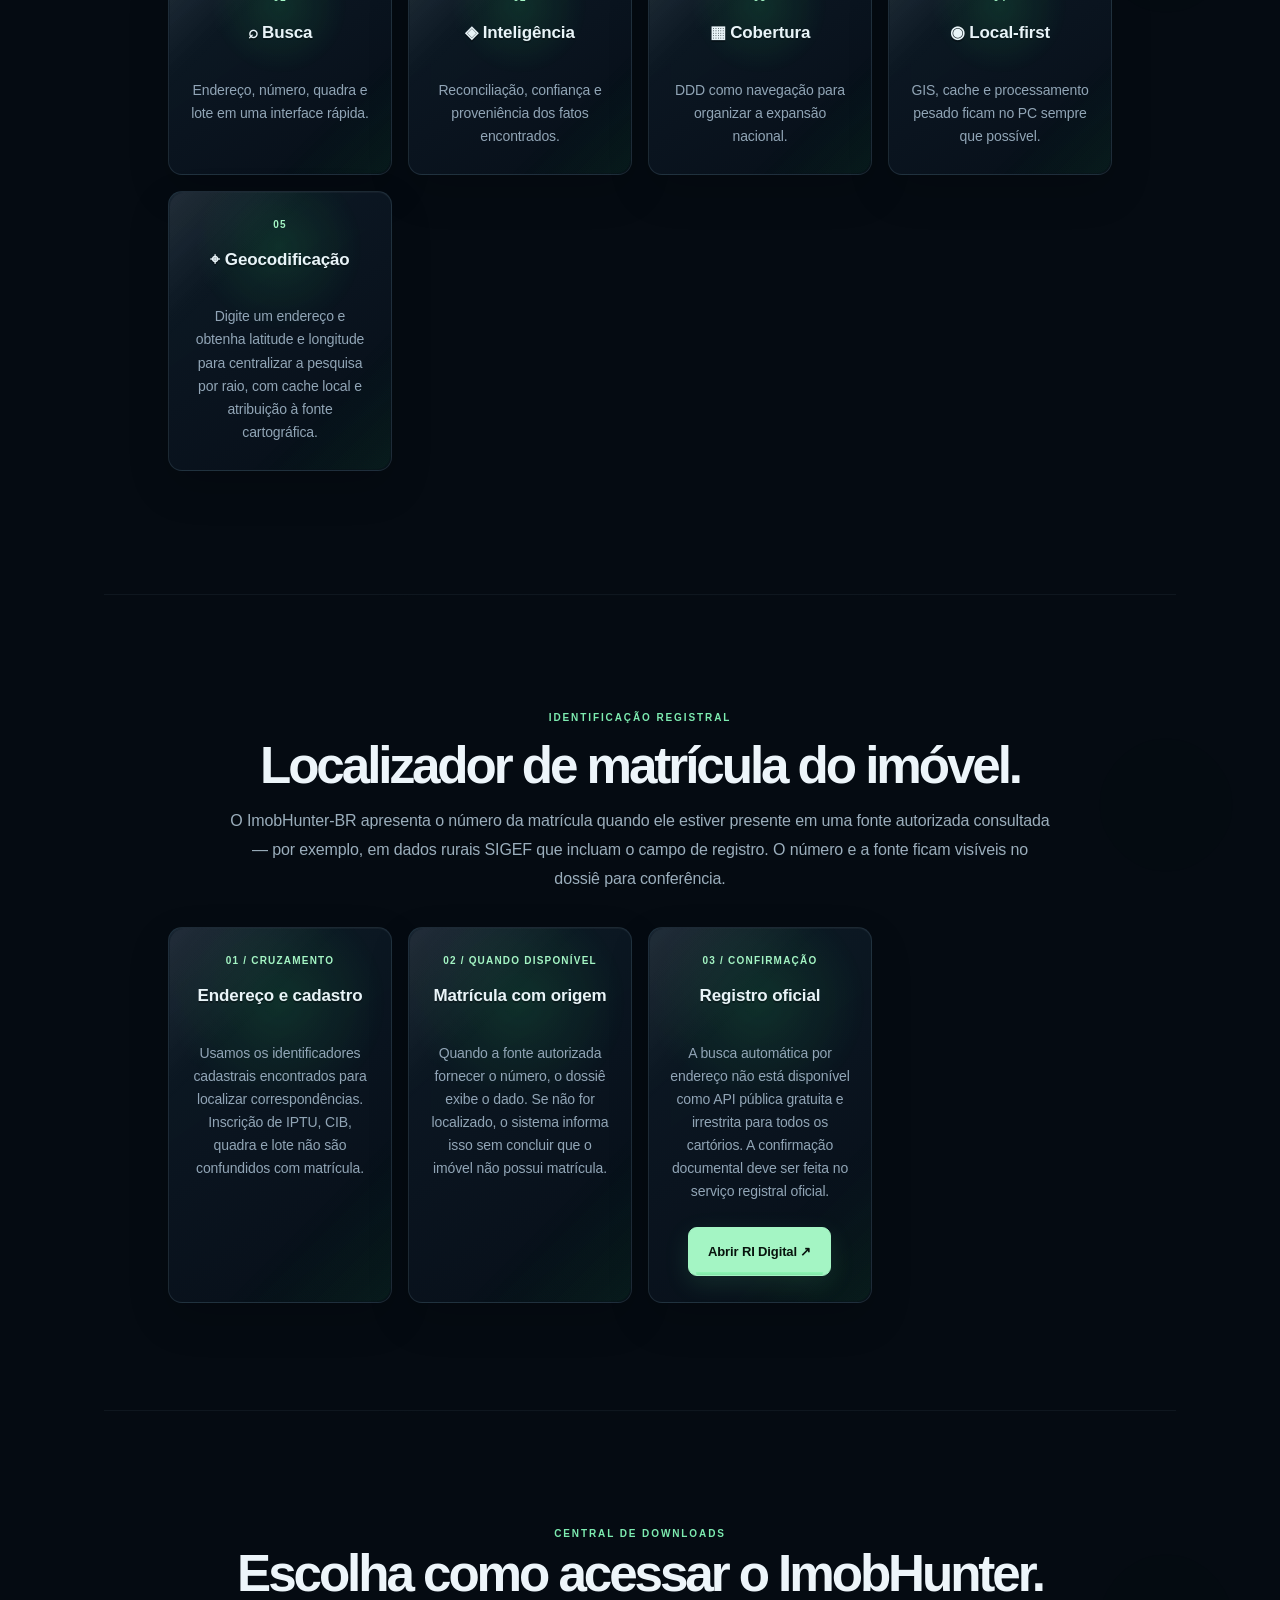
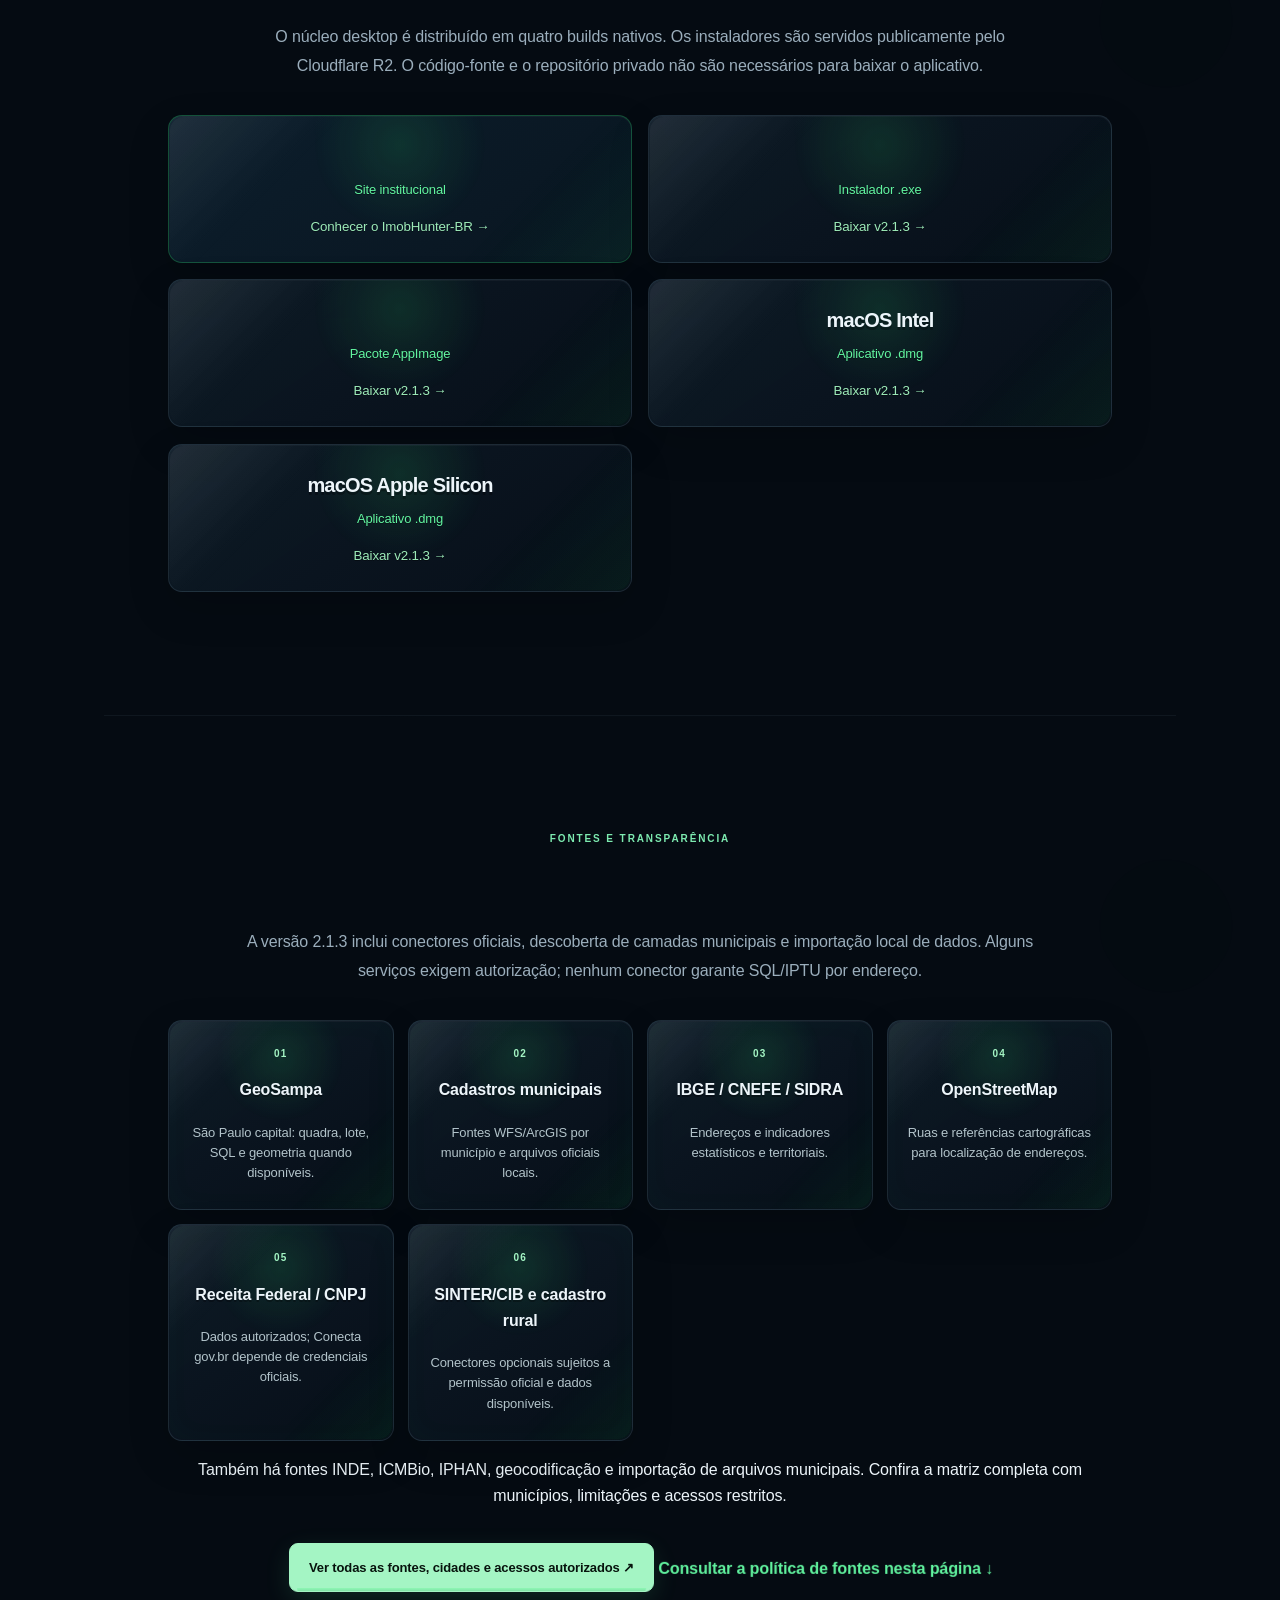
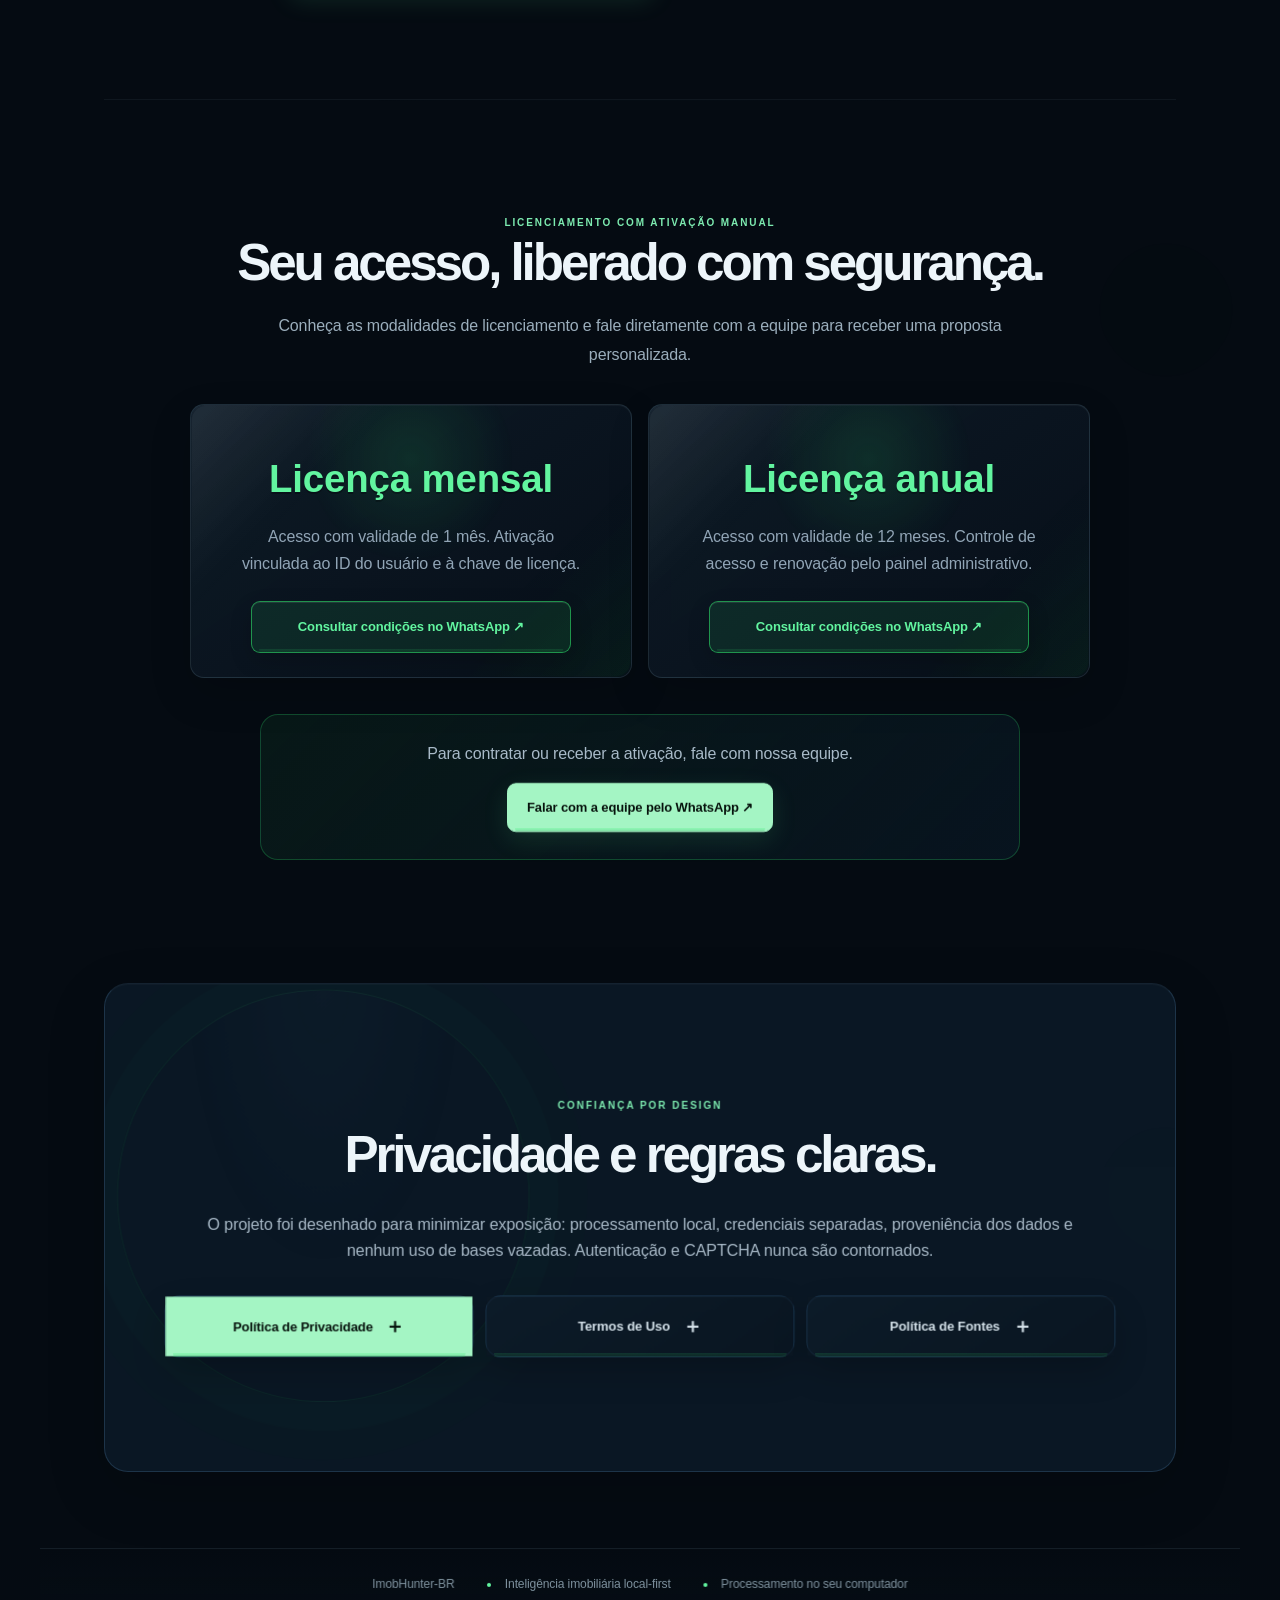
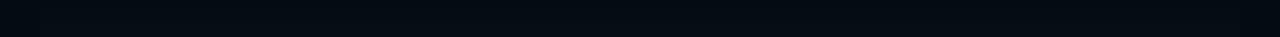
==== commit 03e1ffa4: "chore(release): sync web/index.html to v2.1.3" ====
--- a/web/index.html
+++ b/web/index.html
@@ -130,17 +130,17 @@
       <p class="section-lead">O núcleo desktop é distribuído em quatro builds nativos. Os instaladores são servidos publicamente pelo Cloudflare R2. O código-fonte e o repositório privado não são necessários para baixar o aplicativo.</p>
       <div class="downloads">
         <a href="#inicio" class="download web-platform" data-tilt data-depth="10"><strong>Web</strong><span>Site institucional</span><small>Conhecer o ImobHunter-BR →</small></a>
-        <a href="https://pub-6bd1ab819504434691f4832d98de3cb6.r2.dev/releases/v2.1.2/ImobHunter-BR-Setup-Windows.exe" target="_blank" rel="noopener noreferrer" class="download" data-download-direct aria-label="Baixar ImobHunter-BR para Windows" data-tilt data-depth="12"><strong>Windows</strong><span>Instalador .exe</span><small>Baixar v2.1.2 →</small></a>
-        <a href="https://pub-6bd1ab819504434691f4832d98de3cb6.r2.dev/releases/v2.1.2/ImobHunter-BR-Linux.AppImage" target="_blank" rel="noopener noreferrer" class="download" data-download-direct aria-label="Baixar ImobHunter-BR para Linux" data-tilt data-depth="11"><strong>Linux</strong><span>Pacote AppImage</span><small>Baixar v2.1.2 →</small></a>
-        <a href="https://pub-6bd1ab819504434691f4832d98de3cb6.r2.dev/releases/v2.1.2/ImobHunter-BR-macOS-Intel.dmg" target="_blank" rel="noopener noreferrer" class="download" data-download-direct aria-label="Baixar ImobHunter-BR para macOS Intel" data-tilt data-depth="13"><strong>macOS Intel</strong><span>Aplicativo .dmg</span><small>Baixar v2.1.2 →</small></a>
-        <a href="https://pub-6bd1ab819504434691f4832d98de3cb6.r2.dev/releases/v2.1.2/ImobHunter-BR-macOS-AppleSilicon.dmg" target="_blank" rel="noopener noreferrer" class="download" data-download-direct aria-label="Baixar ImobHunter-BR para macOS Apple Silicon" data-tilt data-depth="14"><strong>macOS Apple Silicon</strong><span>Aplicativo .dmg</span><small>Baixar v2.1.2 →</small></a>
+        <a href="https://pub-6bd1ab819504434691f4832d98de3cb6.r2.dev/releases/v2.1.3/ImobHunter-BR-Setup-Windows.exe" target="_blank" rel="noopener noreferrer" class="download" data-download-direct aria-label="Baixar ImobHunter-BR para Windows" data-tilt data-depth="12"><strong>Windows</strong><span>Instalador .exe</span><small>Baixar v2.1.3 →</small></a>
+        <a href="https://pub-6bd1ab819504434691f4832d98de3cb6.r2.dev/releases/v2.1.3/ImobHunter-BR-Linux.AppImage" target="_blank" rel="noopener noreferrer" class="download" data-download-direct aria-label="Baixar ImobHunter-BR para Linux" data-tilt data-depth="11"><strong>Linux</strong><span>Pacote AppImage</span><small>Baixar v2.1.3 →</small></a>
+        <a href="https://pub-6bd1ab819504434691f4832d98de3cb6.r2.dev/releases/v2.1.3/ImobHunter-BR-macOS-Intel.dmg" target="_blank" rel="noopener noreferrer" class="download" data-download-direct aria-label="Baixar ImobHunter-BR para macOS Intel" data-tilt data-depth="13"><strong>macOS Intel</strong><span>Aplicativo .dmg</span><small>Baixar v2.1.3 →</small></a>
+        <a href="https://pub-6bd1ab819504434691f4832d98de3cb6.r2.dev/releases/v2.1.3/ImobHunter-BR-macOS-AppleSilicon.dmg" target="_blank" rel="noopener noreferrer" class="download" data-download-direct aria-label="Baixar ImobHunter-BR para macOS Apple Silicon" data-tilt data-depth="14"><strong>macOS Apple Silicon</strong><span>Aplicativo .dmg</span><small>Baixar v2.1.3 →</small></a>
       </div>
     </section>
 
     <section id="fontes" class="depth-section">
       <p class="eyebrow">FONTES E TRANSPARÊNCIA</p>
       <h2>Fontes públicas, municipais e autorizadas.</h2>
-      <p class="section-lead">A versão 2.1.2 inclui conectores oficiais, descoberta de camadas municipais e importação local de dados. Alguns serviços exigem autorização; nenhum conector garante SQL/IPTU por endereço.</p>
+      <p class="section-lead">A versão 2.1.3 inclui conectores oficiais, descoberta de camadas municipais e importação local de dados. Alguns serviços exigem autorização; nenhum conector garante SQL/IPTU por endereço.</p>
       <div class="sourcegrid">
         <div class="source-card" data-tilt data-depth="11"><span class="source-index">01</span><strong>GeoSampa</strong><small>São Paulo capital: quadra, lote, SQL e geometria quando disponíveis.</small></div>
         <div class="source-card" data-tilt data-depth="9"><span class="source-index">02</span><strong>Cadastros municipais</strong><small>Fontes WFS/ArcGIS por município e arquivos oficiais locais.</small></div>
@@ -198,7 +198,7 @@
           <div class="policy-content">
             <h3>Origem, autorização e proveniência</h3>
             <p>As integrações devem utilizar fontes públicas, oficiais, licenciadas ou fornecidas/autorizadas pelo usuário. Cada resultado deve preservar, quando disponível, a origem, a data da consulta, a finalidade e o nível de confiança. Uma fonte deve poder ser desativada sem interromper todo o sistema.</p>
-            <p>A versão 2.1.2 inclui conectores para GeoSampa (São Paulo capital), cadastros municipais por localidade, IBGE/CNEFE/SIDRA, OpenStreetMap, INDE, ICMBio, IPHAN, Receita Federal/CNPJ, geocodificação, fontes municipais adicionadas pelo usuário e cadastros rurais. A geocodificação de estabelecimentos selecionados pode vincular latitude e longitude ao cadastro local por CNPJ. Conecta gov.br/CNPJ e SINTER/CIB dependem de credenciais e autorizações oficiais; outras fontes restritas podem exigir convênio e desenvolvimento específico. Conector existente não significa fonte habilitada ou retorno fiscal garantido.</p>
+            <p>A versão 2.1.3 inclui conectores para GeoSampa (São Paulo capital), cadastros municipais por localidade, IBGE/CNEFE/SIDRA, OpenStreetMap, INDE, ICMBio, IPHAN, Receita Federal/CNPJ, geocodificação, fontes municipais adicionadas pelo usuário e cadastros rurais. A geocodificação de estabelecimentos selecionados pode vincular latitude e longitude ao cadastro local por CNPJ. Conecta gov.br/CNPJ e SINTER/CIB dependem de credenciais e autorizações oficiais; outras fontes restritas podem exigir convênio e desenvolvimento específico. Conector existente não significa fonte habilitada ou retorno fiscal garantido.</p>
             <p>Dados cadastrais ou tributários não são prova definitiva de propriedade. O sistema não contorna autenticação, CAPTCHA, firewalls ou controles de acesso e não incorpora bases vazadas. Respeitam-se limites técnicos, termos de uso, atribuição e licenças aplicáveis, incluindo ODbL para OpenStreetMap.</p>
           </div>
         </details>
